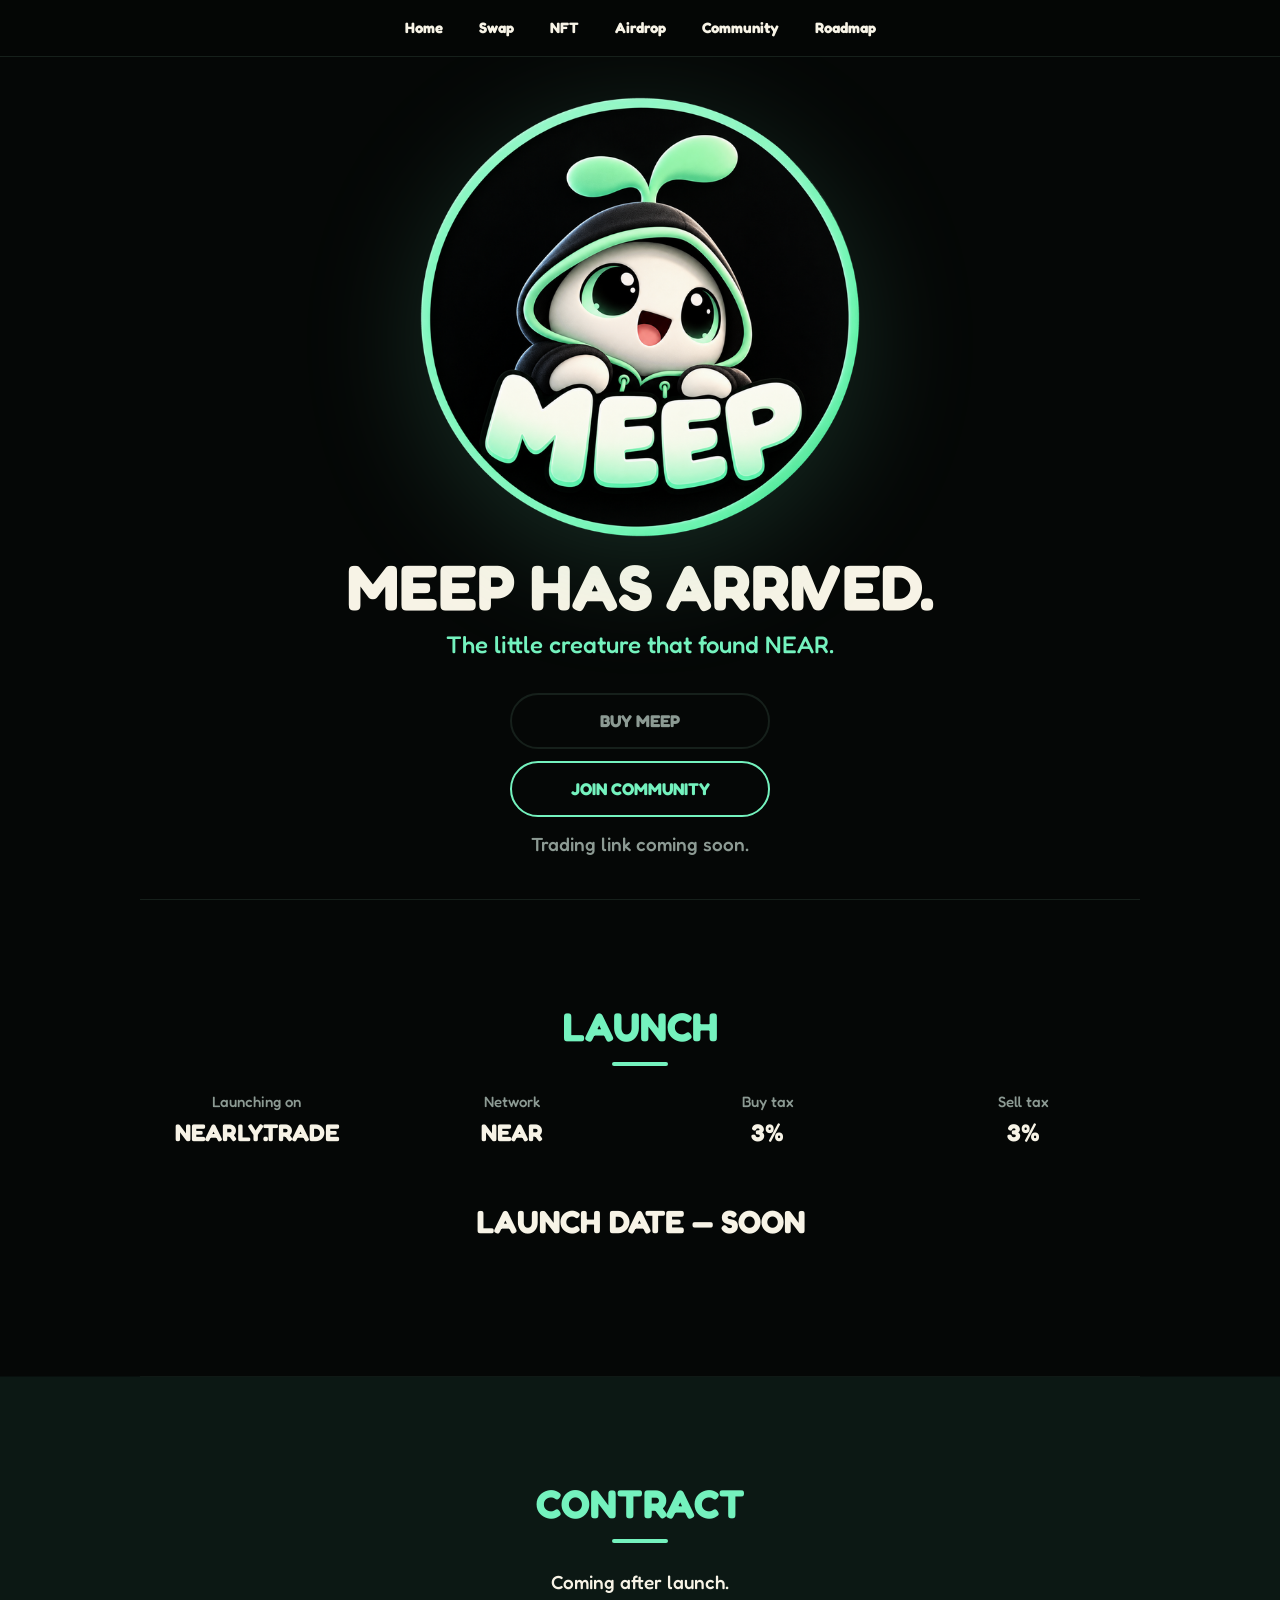
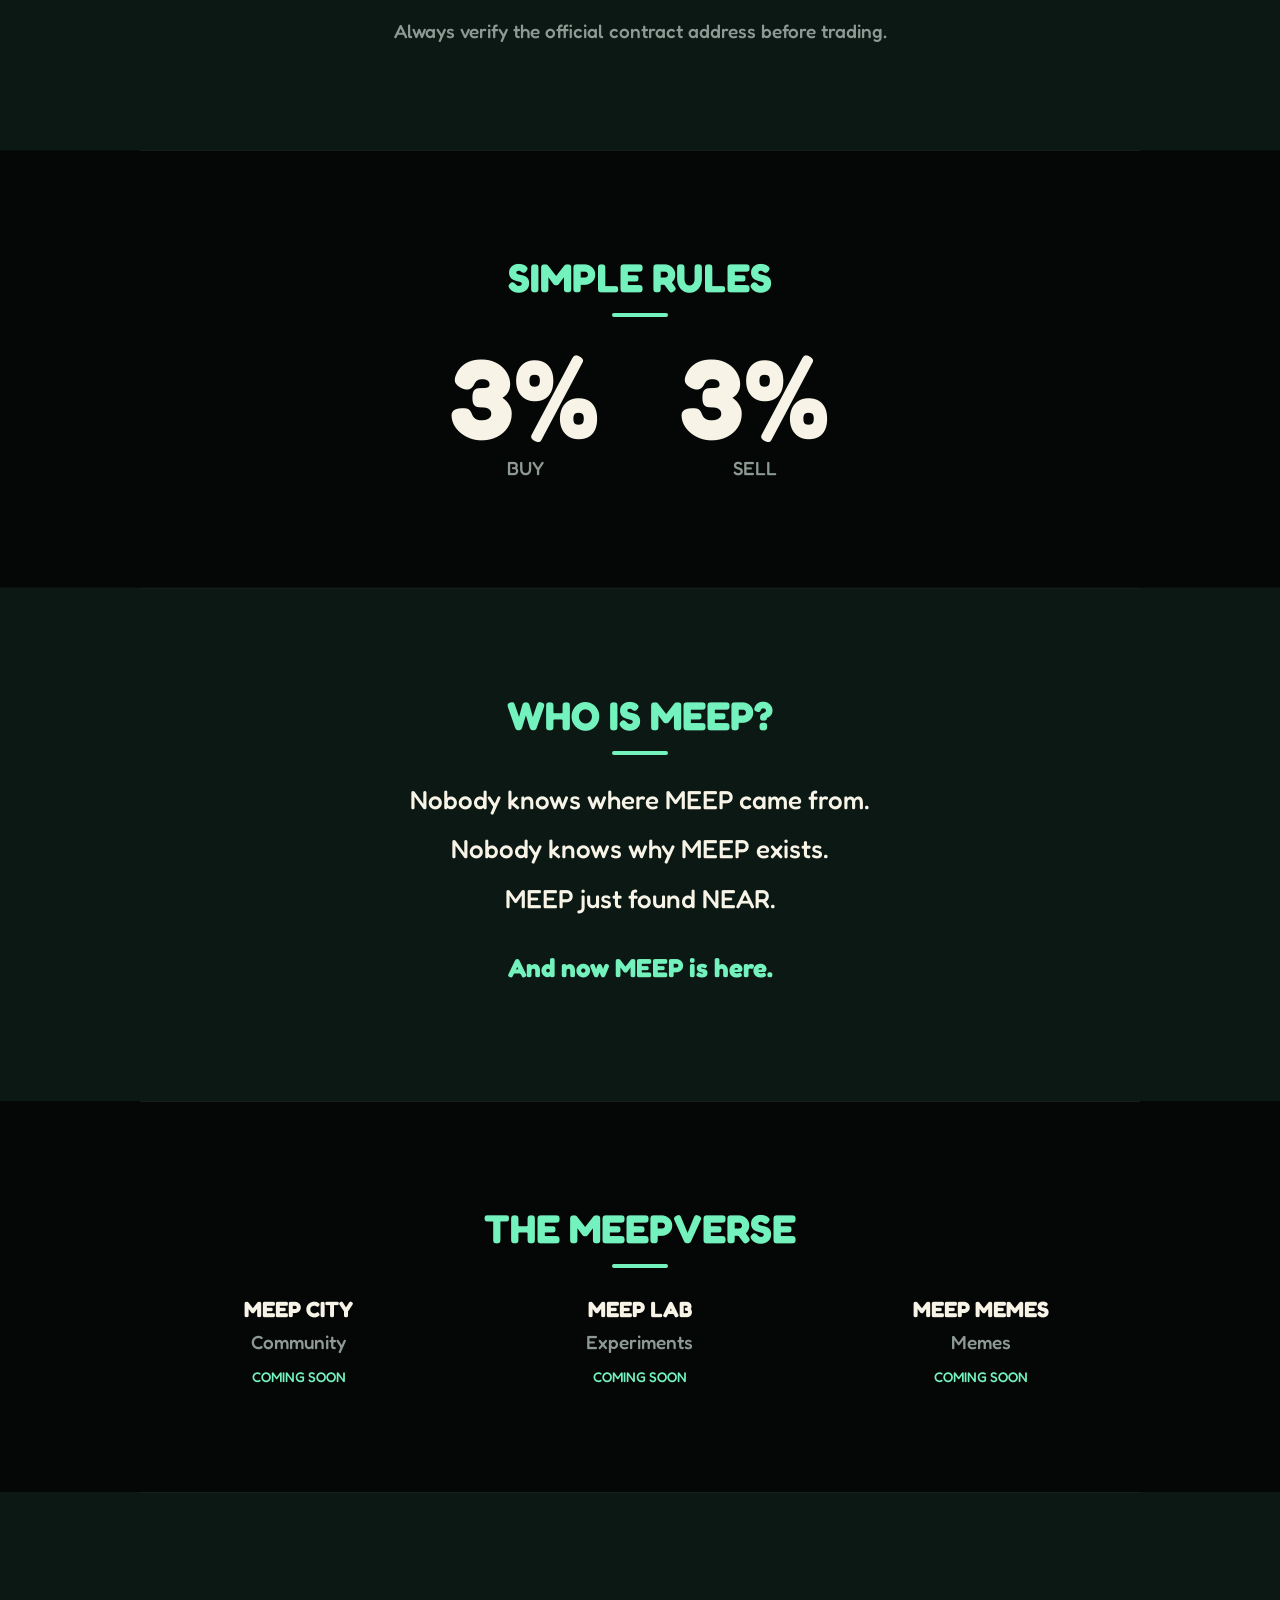
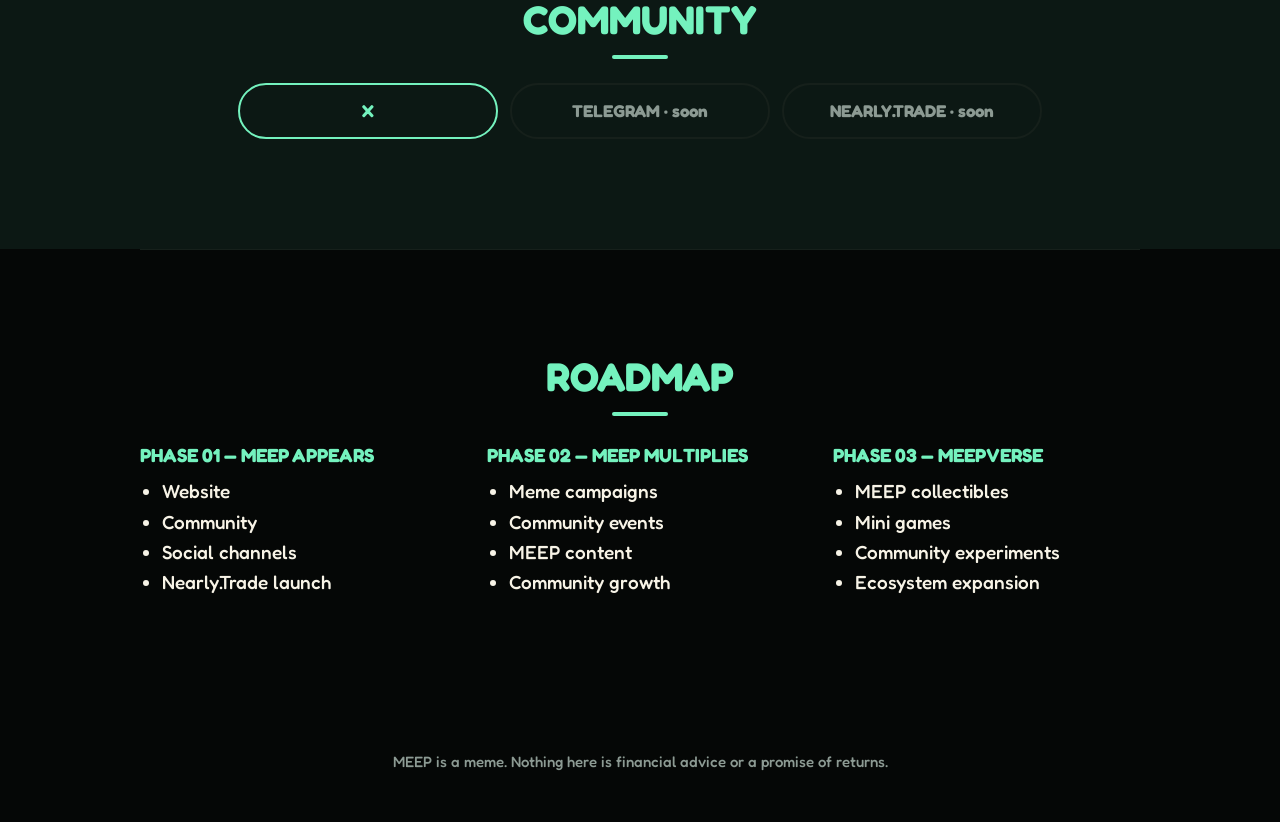
==== index.html @ a7fe4c62 "Update index.html" ====
<!doctype html>
<html lang="en">
<head>
<meta charset="utf-8">
<meta name="viewport" content="width=device-width, initial-scale=1">
<title>MEEP — The Little Creature That Found NEAR</title>
<meta name="description" content="MEEP has arrived on NEAR. A community-driven meme born on the internet.">
<meta name="theme-color" content="#050706">
<meta property="og:type" content="website">
<meta property="og:title" content="MEEP — The Little Creature That Found NEAR">
<meta property="og:description" content="MEEP has arrived on NEAR. A community-driven meme born on the internet.">
<meta property="og:image" content="assets/meep-logo.png">
<meta name="twitter:card" content="summary_large_image">
<meta name="twitter:site" content="@MEEPNear">
<link rel="icon" type="image/png" href="assets/favicon.png">
<link rel="preconnect" href="https://fonts.googleapis.com">
<link rel="preconnect" href="https://fonts.gstatic.com" crossorigin>
<link rel="stylesheet" href="https://fonts.googleapis.com/css2?family=Fredoka:wght@500;700&display=swap">
<link rel="stylesheet" href="style.css">
</head>
<body>

<nav class="nav" aria-label="Pages">
  <a href="./">Home</a>
  <a href="swap/">Swap</a>
  <a href="nft/">NFT</a>
  <a href="airdrop/">Airdrop</a>
  <a href="#community">Community</a>
  <a href="#roadmap">Roadmap</a>
</nav>


<header class="hero">
  <img class="logo" src="assets/meep-logo.png" width="640" height="640"
       alt="MEEP, a small creature in a black hoodie with a green sprout on its head">
  <h1>MEEP HAS ARRIVED.</h1>
  <p class="tagline">The little creature that found NEAR.</p>
  <div class="row">
    <a id="buy" class="btn off" data-label="BUY MEEP" aria-disabled="true">BUY MEEP</a>
    <a class="btn ghost" href="#community">JOIN COMMUNITY</a>
  </div>
  <p id="buy-note" class="mut">Trading link coming soon.</p>
</header>

<main>
  <section id="launch">
    <h2>LAUNCH</h2>
    <dl class="facts">
      <div><dt>Launching on</dt><dd>NEARLY.TRADE</dd></div>
      <div><dt>Network</dt><dd>NEAR</dd></div>
      <div><dt>Buy tax</dt><dd>3%</dd></div>
      <div><dt>Sell tax</dt><dd>3%</dd></div>
    </dl>
    <div id="countdown" class="count"><p class="soon">LAUNCH DATE — SOON</p></div>
  </section>

  <section id="contract">
    <h2 id="ca-title">CONTRACT</h2>
    <p id="ca-empty">Coming after launch.</p>
    <div id="ca-box" hidden>
      <code id="ca-text" class="ca"></code>
      <div class="row">
        <button id="copy" type="button" class="btn ghost">COPY</button>
        <a id="explorer" class="btn ghost" data-label="VIEW ON EXPLORER">VIEW ON EXPLORER</a>
      </div>
    </div>
    <p class="mut">Always verify the official contract address before trading.</p>
  </section>

  <section id="rules">
    <h2>SIMPLE RULES</h2>
    <div class="taxes">
      <div><b>3%</b><span>BUY</span></div>
      <div><b>3%</b><span>SELL</span></div>
    </div>
  </section>

  <section id="who" class="lore">
    <h2>WHO IS MEEP?</h2>
    <p>Nobody knows where MEEP came from.</p>
    <p>Nobody knows why MEEP exists.</p>
    <p>MEEP just found NEAR.</p>
    <p class="strong">And now MEEP is here.</p>
  </section>




  <section id="meepverse">
    <h2>THE MEEPVERSE</h2>
    <ul class="verse">
      <li><b>MEEP CITY</b><span>Community</span><em>COMING SOON</em></li>
      <li><b>MEEP LAB</b><span>Experiments</span><em>COMING SOON</em></li>
      <li><b>MEEP MEMES</b><span>Memes</span><em>COMING SOON</em></li>
    </ul>
  </section>

  <section id="community">
    <h2>COMMUNITY</h2>
    <div class="row">
      <a id="x" class="btn ghost off" data-label="X" aria-disabled="true">X · soon</a>
      <a id="telegram" class="btn ghost off" data-label="TELEGRAM" aria-disabled="true">TELEGRAM · soon</a>
      <a id="nearly" class="btn ghost off" data-label="NEARLY.TRADE" aria-disabled="true">NEARLY.TRADE · soon</a>
    </div>
  </section>

  <section id="roadmap">
    <h2>ROADMAP</h2>
    <div class="road">
      <div><h3>PHASE 01 — MEEP APPEARS</h3><ul><li>Website</li><li>Community</li><li>Social channels</li><li>Nearly.Trade launch</li></ul></div>
      <div><h3>PHASE 02 — MEEP MULTIPLIES</h3><ul><li>Meme campaigns</li><li>Community events</li><li>MEEP content</li><li>Community growth</li></ul></div>
      <div><h3>PHASE 03 — MEEPVERSE</h3><ul><li>MEEP collectibles</li><li>Mini games</li><li>Community experiments</li><li>Ecosystem expansion</li></ul></div>
    </div>
  </section>
</main>

<footer>
  <p class="mut">MEEP is a meme. Nothing here is financial advice or a promise of returns.</p>
</footer>

<script src="config.js"></script>
<script src="app.js"></script>
</body>
</html>
---- style.css ----
:root{--bg:#050706;--mint:#74f2be;--cream:#f7f3e6;--mut:#8c9a93;--line:#16201b;--font:"Fredoka",ui-rounded,"Segoe UI",system-ui,sans-serif}
*{box-sizing:border-box;margin:0}
[hidden]{display:none!important}
html{scroll-behavior:smooth;background:var(--bg)}
body{background:var(--bg);color:var(--cream);font:500 18px/1.6 var(--font);text-align:center;-webkit-font-smoothing:antialiased}
a:focus-visible,button:focus-visible{outline:3px solid var(--mint);outline-offset:3px}

.hero,main,footer{width:min(100%,780px);margin:0 auto;padding-inline:20px}
.hero{min-height:100svh;display:flex;flex-direction:column;align-items:center;justify-content:center;gap:6px;padding-block:28px}
.logo{width:min(78vw,400px);height:auto;animation:float 4s ease-in-out infinite;filter:drop-shadow(0 24px 60px rgba(116,242,190,.16))}
h1{font-size:clamp(34px,9vw,64px);line-height:1.05;font-weight:700;margin-top:10px}
.tagline{font-size:clamp(18px,4.6vw,24px);color:var(--mint)}
h2{font-size:clamp(28px,7vw,40px);line-height:1.1;font-weight:700;color:var(--mint);margin-bottom:24px}
h3{font-size:19px;color:var(--mint);margin-bottom:6px}
section{padding:88px 0;border-top:1px solid var(--line)}
footer{padding-block:48px;font-size:15px}
.mut{color:var(--mut)}

.row{display:flex;flex-wrap:wrap;gap:12px;justify-content:center;margin:22px 0 6px}
.btn{flex:1 1 180px;max-width:260px;display:inline-flex;align-items:center;justify-content:center;min-height:56px;padding:0 24px;border-radius:999px;background:var(--mint);color:#03140c;border:2px solid var(--mint);font:700 17px var(--font);text-decoration:none;cursor:pointer;transition:transform .15s}
.btn:hover{transform:translateY(-2px)}
.btn.ghost{background:transparent;color:var(--mint)}
.btn.off{background:transparent;color:var(--mut);border-color:var(--line);cursor:not-allowed}
.btn.off:hover{transform:none}

.facts{display:grid;grid-template-columns:repeat(auto-fit,minmax(150px,1fr));gap:22px}
.facts dt{color:var(--mut);font-size:15px}
.facts dd{font-size:24px;font-weight:700}
.count{display:flex;justify-content:center;gap:16px;margin-top:44px;min-height:76px}
.count div{display:flex;flex-direction:column;min-width:64px}
.count b{font-size:clamp(34px,10vw,54px);line-height:1;font-variant-numeric:tabular-nums}
.count span{font-size:13px;color:var(--mut)}
.soon,.live{font-size:clamp(22px,6vw,32px);font-weight:700}
.live{color:var(--mint);font-size:clamp(30px,8vw,46px)}

.ca{display:block;padding:16px;border:1px solid var(--line);border-radius:16px;font:15px ui-monospace,Menlo,monospace;word-break:break-all;user-select:all}
#contract p.mut{margin-top:18px}

.taxes{display:flex;justify-content:center;gap:clamp(28px,10vw,80px)}
.taxes b{display:block;font-size:clamp(64px,18vw,112px);line-height:1}
.taxes span{color:var(--mut)}

.lore p{font-size:clamp(20px,5vw,26px);margin:8px 0}
.lore .strong{margin-top:28px;font-weight:700;color:var(--mint)}
.verse{list-style:none;display:grid;grid-template-columns:repeat(auto-fit,minmax(170px,1fr));gap:24px;padding:0}
.verse b{display:block;font-size:22px}
.verse span{display:block;color:var(--mut)}
.verse em{display:block;margin-top:8px;font-style:normal;font-size:14px;color:var(--mint)}

.road{display:grid;gap:32px;text-align:left}
.road ul{padding-left:22px}

@keyframes float{50%{transform:translateY(-10px)}}
@keyframes rise{from{opacity:.1;transform:translateY(24px)}to{opacity:1;transform:none}}
@supports (animation-timeline:view()){
  .lore p{animation:rise linear both;animation-timeline:view();animation-range:entry 0% cover 30%}
}
@media (prefers-reduced-motion:reduce){*{animation:none!important;scroll-behavior:auto!important;transition:none!important}}

.small{font-size:14px}

body{overflow-x:hidden}
.nav{position:sticky;top:0;z-index:10;display:flex;gap:4px;overflow-x:auto;padding:8px 12px;background:rgba(5,7,6,.92);backdrop-filter:blur(8px);border-bottom:1px solid var(--line);scrollbar-width:none}
.nav::-webkit-scrollbar{display:none}
.nav a{flex:none;padding:8px 14px;border-radius:999px;color:var(--cream);text-decoration:none;font-weight:700;font-size:15px}
.nav a:first-child{margin-left:auto}
.nav a:last-child{margin-right:auto}
.nav a:hover{color:var(--mint)}
.hero{min-height:calc(100svh - 58px)}
section{scroll-margin-top:58px}
section:nth-of-type(even){background:#08100d;box-shadow:0 0 0 100vmax #08100d;clip-path:inset(0 -100vmax)}

.steps{max-width:420px;margin:0 auto 8px;padding-left:24px;text-align:left}
.form{max-width:420px;margin:24px auto 0;border:0;padding:0;min-width:0;display:grid;gap:14px;text-align:left}
.form:disabled{opacity:.45}
.form label{display:grid;gap:6px;color:var(--mut);font-size:15px}
.form input{width:100%;padding:14px 18px;border:1px solid var(--line);border-radius:18px;background:#0c1210;color:var(--cream);font:500 17px var(--font)}
.form input:focus-visible{outline:3px solid var(--mint)}
.form .btn{max-width:none;width:100%}
.form .btn:disabled{opacity:.5;cursor:not-allowed}
.hp{position:absolute;left:-9999px;width:1px;height:1px;opacity:0}
#airdrop-msg{min-height:1.6em;text-align:center;color:var(--mint)}

/* One width, clearly banded sections, phone and desktop sizing */
.hero,main,footer{width:min(100%,1040px)}
section{padding:72px 0}
section:nth-of-type(even){background:#0c1814;box-shadow:0 0 0 100vmax #0c1814;clip-path:inset(0 -100vmax)}
section h2::after{content:"";display:block;width:56px;height:4px;margin:14px auto 0;border-radius:4px;background:var(--mint)}
.nav a.on{background:var(--mint);color:#03140c}
@media (min-width:700px){
  section{padding:104px 0}
  .road{grid-template-columns:repeat(3,1fr);gap:40px}
  .verse{grid-template-columns:repeat(3,1fr)}
  .form,.steps{max-width:460px}
}
@media (min-width:1000px){
  body{font-size:19px}
  .logo{width:440px}
  .nav{gap:8px}
}

/* Sub-pages */
.page{display:flex;flex-direction:column;min-height:100svh}
.page main{flex:1;width:min(100%,1040px)}
.page-head{padding:36px 20px 0;text-align:center}
.page-head img{width:84px;height:84px}
.page main>section:first-child{border-top:0;padding-top:40px}
.title{font-size:clamp(30px,8vw,44px);line-height:1.1;font-weight:700;color:var(--mint);margin-bottom:24px}
.title::after{content:"";display:block;width:56px;height:4px;margin:14px auto 0;border-radius:4px;background:var(--mint)}

/* Swap and NFT: visible but locked until launch */
.swap{max-width:460px;margin:28px auto 16px;padding:20px;border:1px solid var(--line);border-radius:28px;text-align:left;display:grid;gap:14px}
.swap label{display:grid;gap:6px;color:var(--mut);font-size:15px}
.swap .btn{max-width:none;width:100%}
.field{display:flex;align-items:center;gap:12px;padding:14px 18px;border-radius:18px;background:#0c1210;color:var(--cream)}
.field input{flex:1;min-width:0;background:none;border:0;color:inherit;font:700 28px var(--font)}
.field span{font-weight:700;color:var(--mint)}
.nfts{list-style:none;padding:0;margin:28px 0 20px;display:grid;grid-template-columns:repeat(auto-fit,minmax(150px,1fr));gap:22px}
@media (min-width:700px){.nfts{grid-template-columns:repeat(4,1fr)}}

/* Swap and NFT interactive previews */
.field output{flex:1;min-width:0;font:700 28px var(--font)}
.field:focus-within{outline:3px solid var(--mint)}
.field input:focus{outline:none}
#swap-msg,#nft-msg{min-height:1.6em;margin-top:14px}
.nfts img{display:block;width:100%;height:auto;border-radius:24px;background:#0c1210}
.nfts b{display:block;margin:10px 0 8px}
.nfts .btn{width:100%;min-height:46px;font-size:15px}
.v2{filter:hue-rotate(160deg)}
.v3{filter:hue-rotate(-70deg) saturate(1.2)}
.v4{filter:grayscale(1) contrast(1.1)}
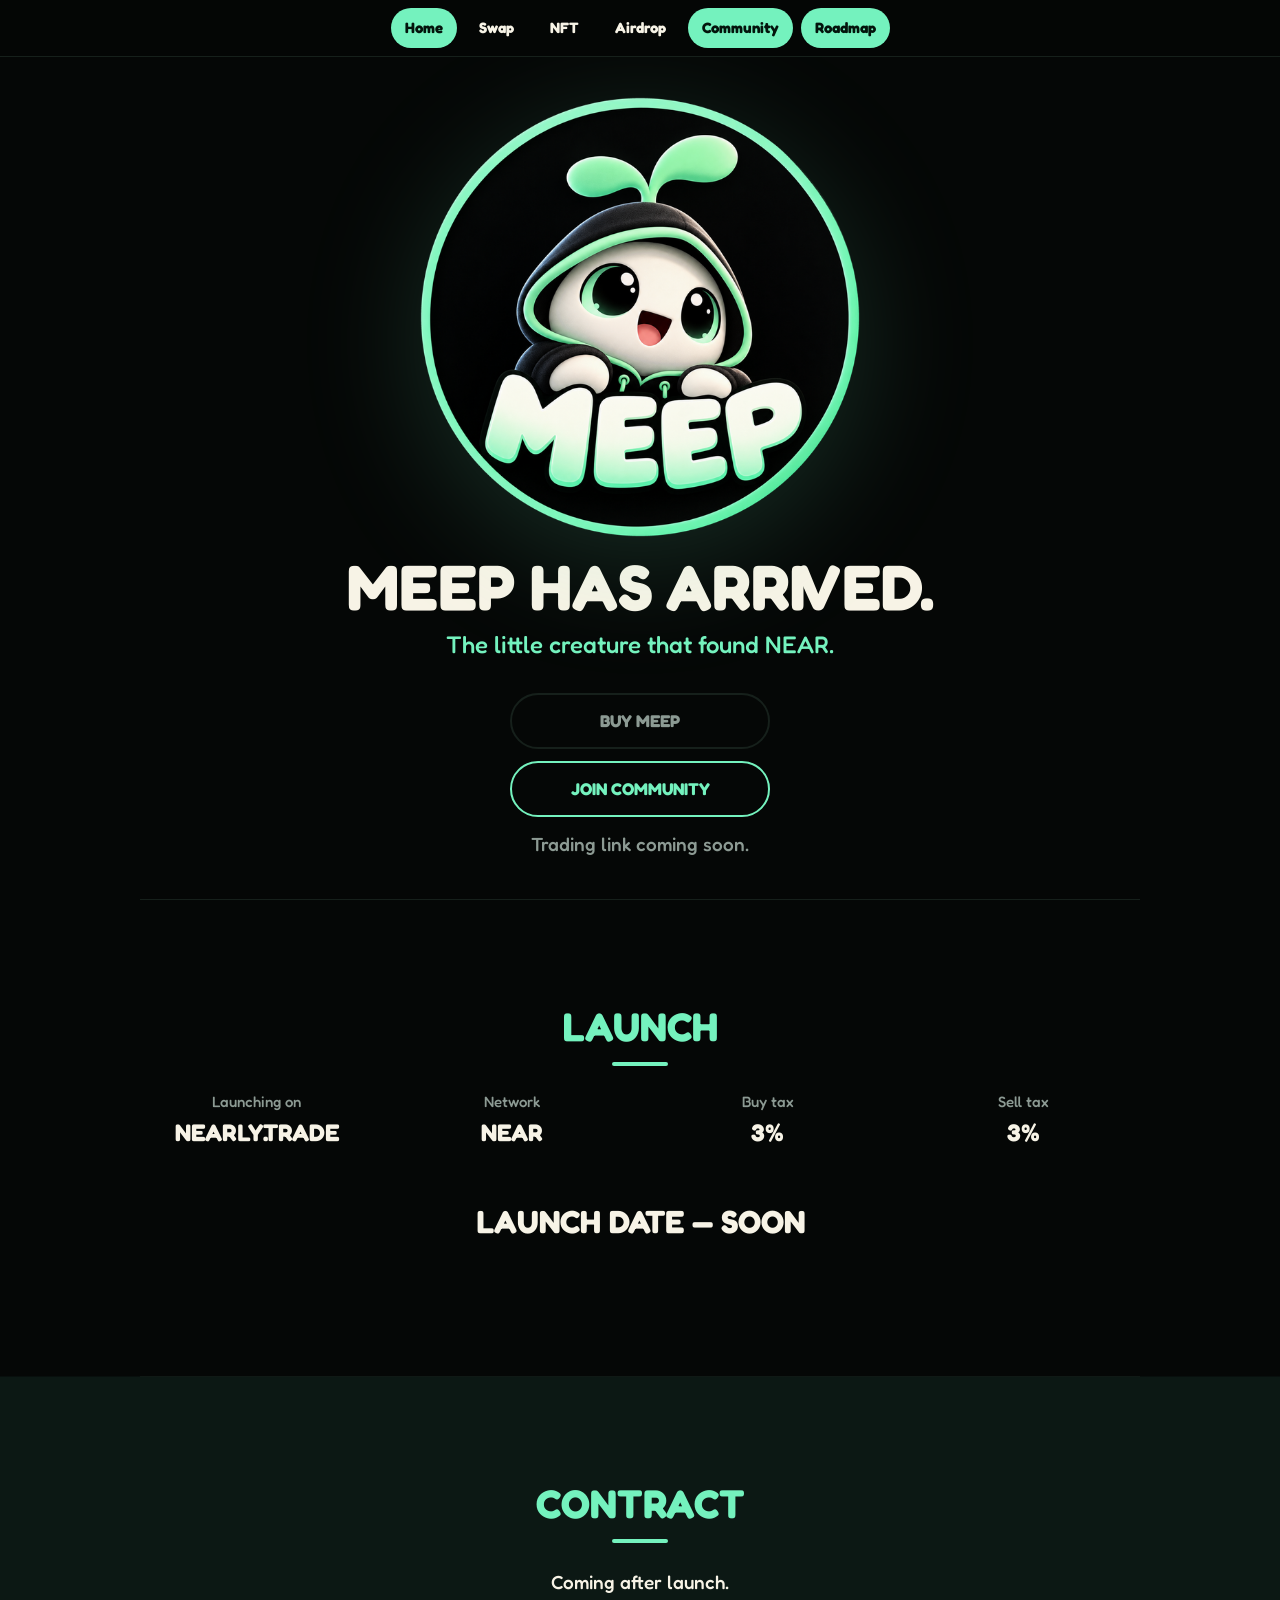
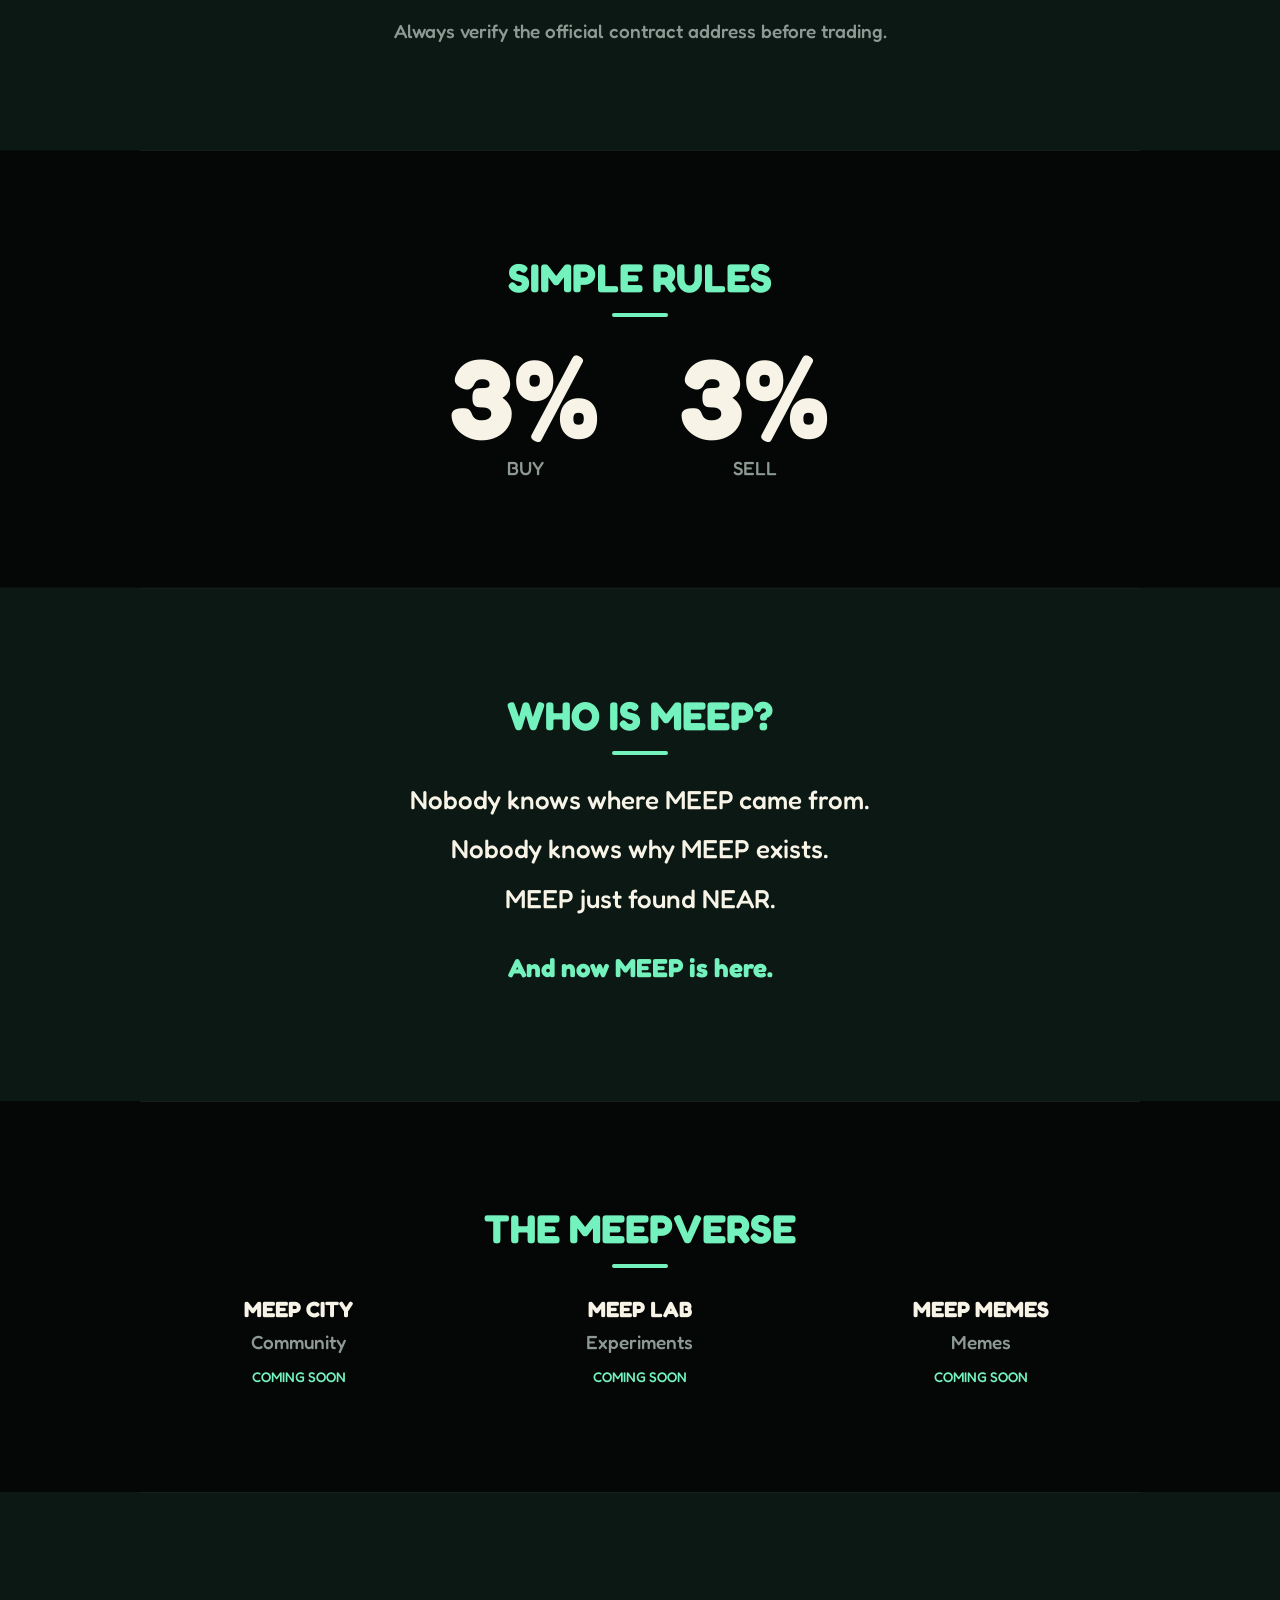
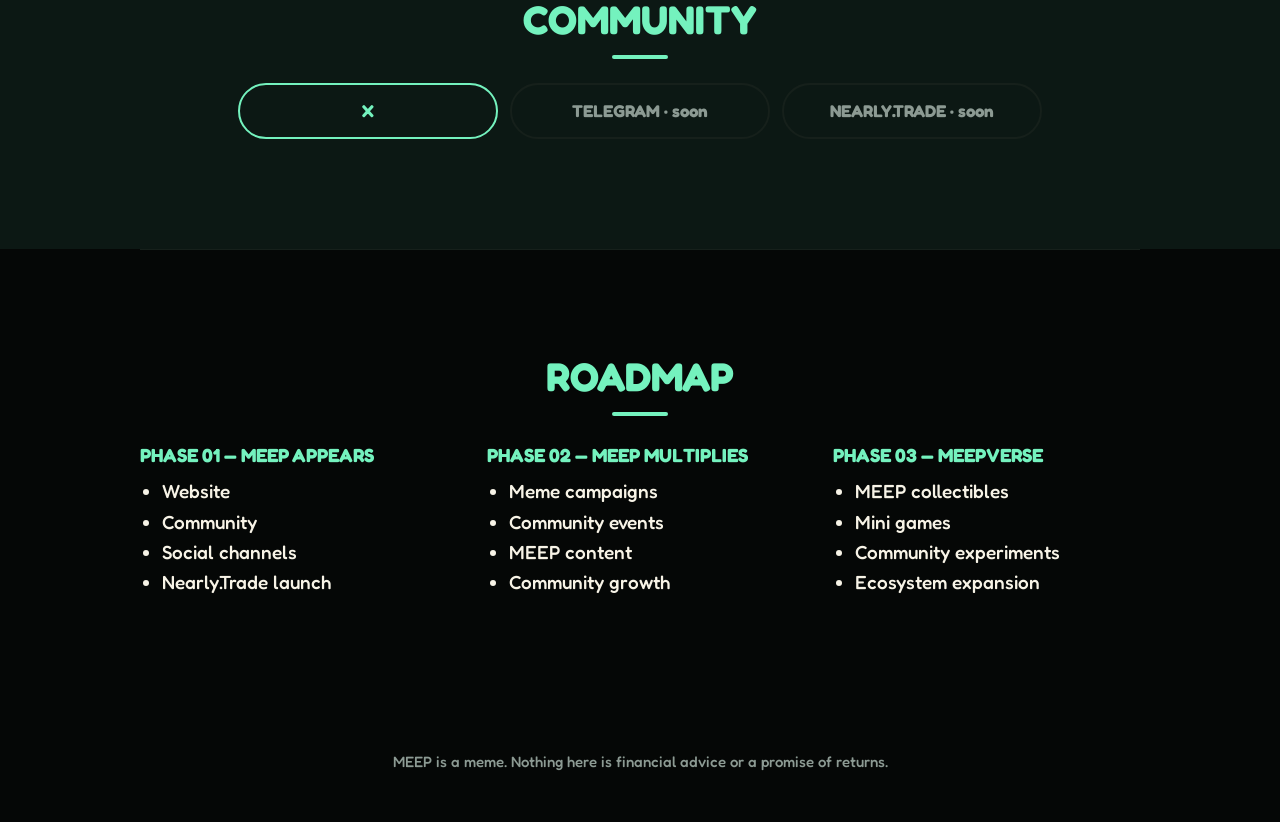
==== commit 357dea53: "Update navigation links to use index.html" ====
--- a/index.html
+++ b/index.html
@@ -21,12 +21,12 @@
 <body>
 
 <nav class="nav" aria-label="Pages">
-  <a href="./">Home</a>
+  <a href="index.html">Home</a>
   <a href="swap/">Swap</a>
   <a href="nft/">NFT</a>
   <a href="airdrop/">Airdrop</a>
-  <a href="#community">Community</a>
-  <a href="#roadmap">Roadmap</a>
+  <a href="index.html#community">Community</a>
+  <a href="index.html#roadmap">Roadmap</a>
 </nav>
 
 
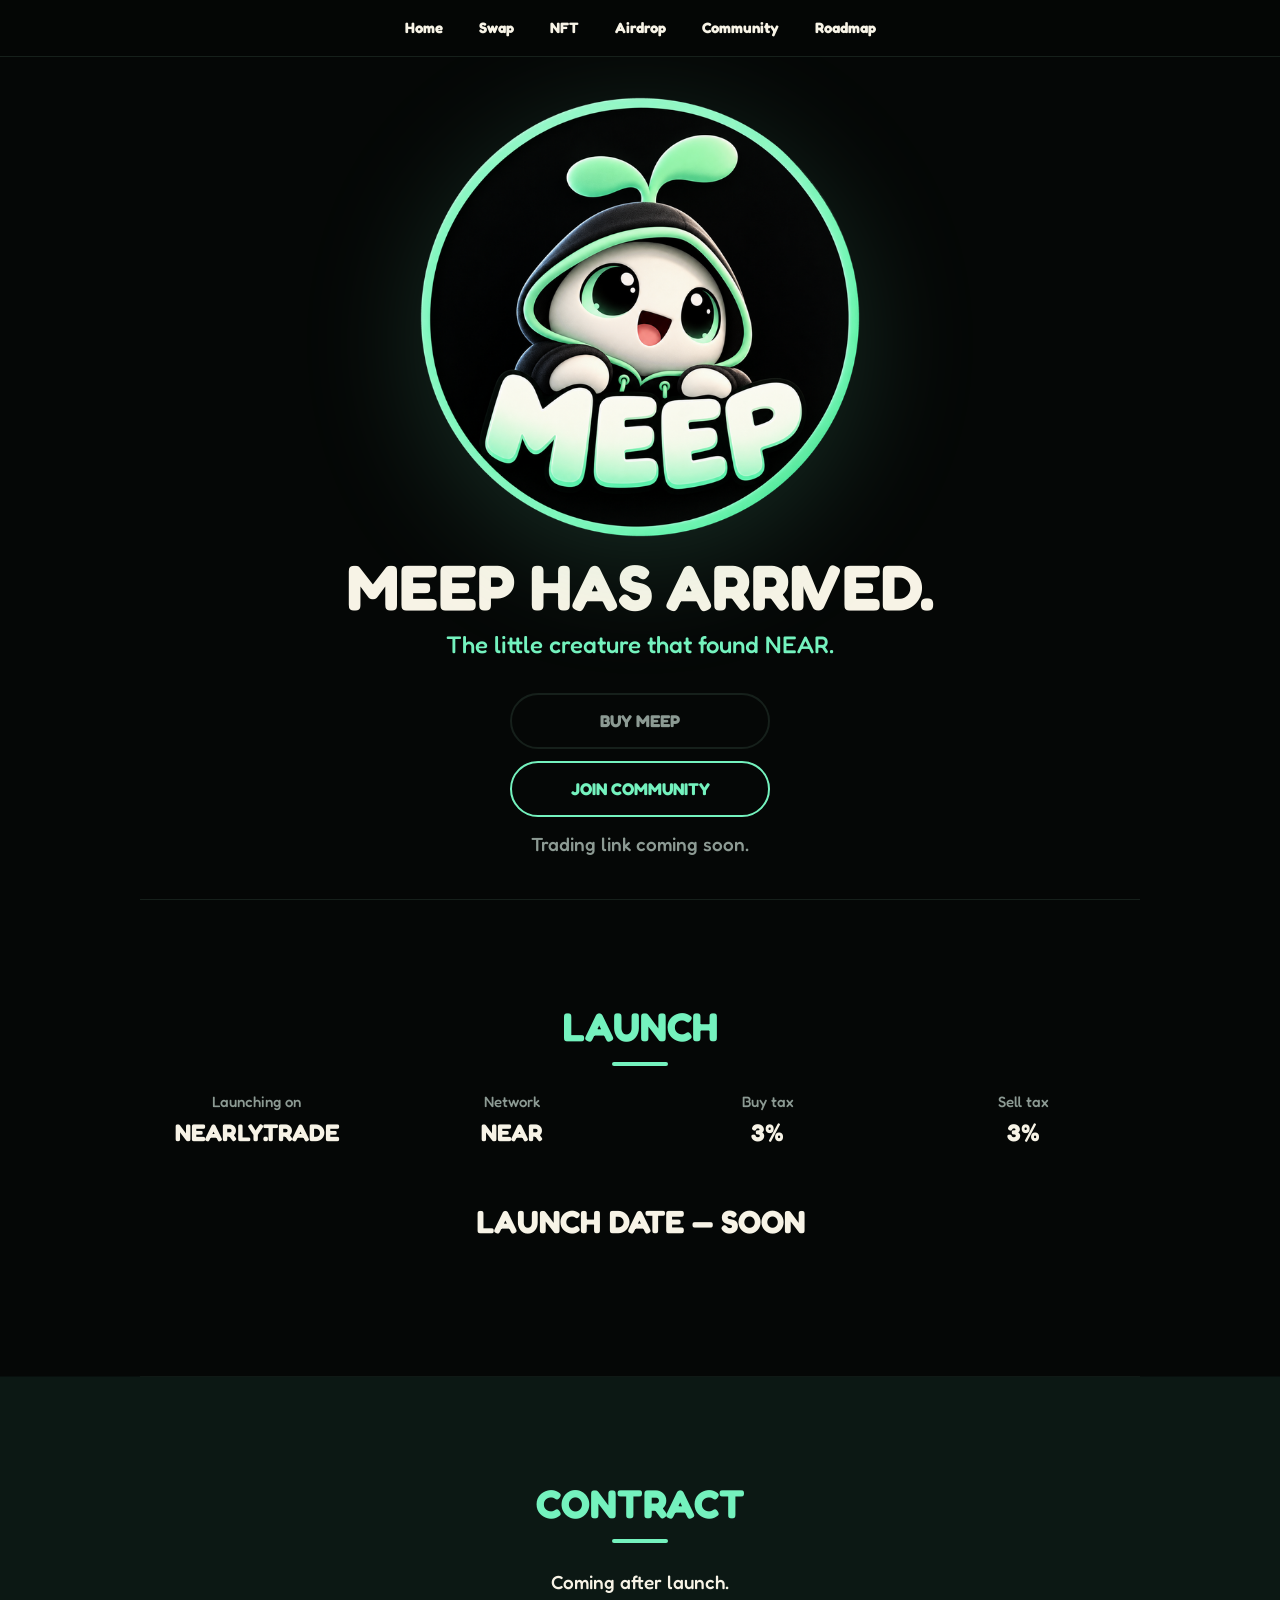
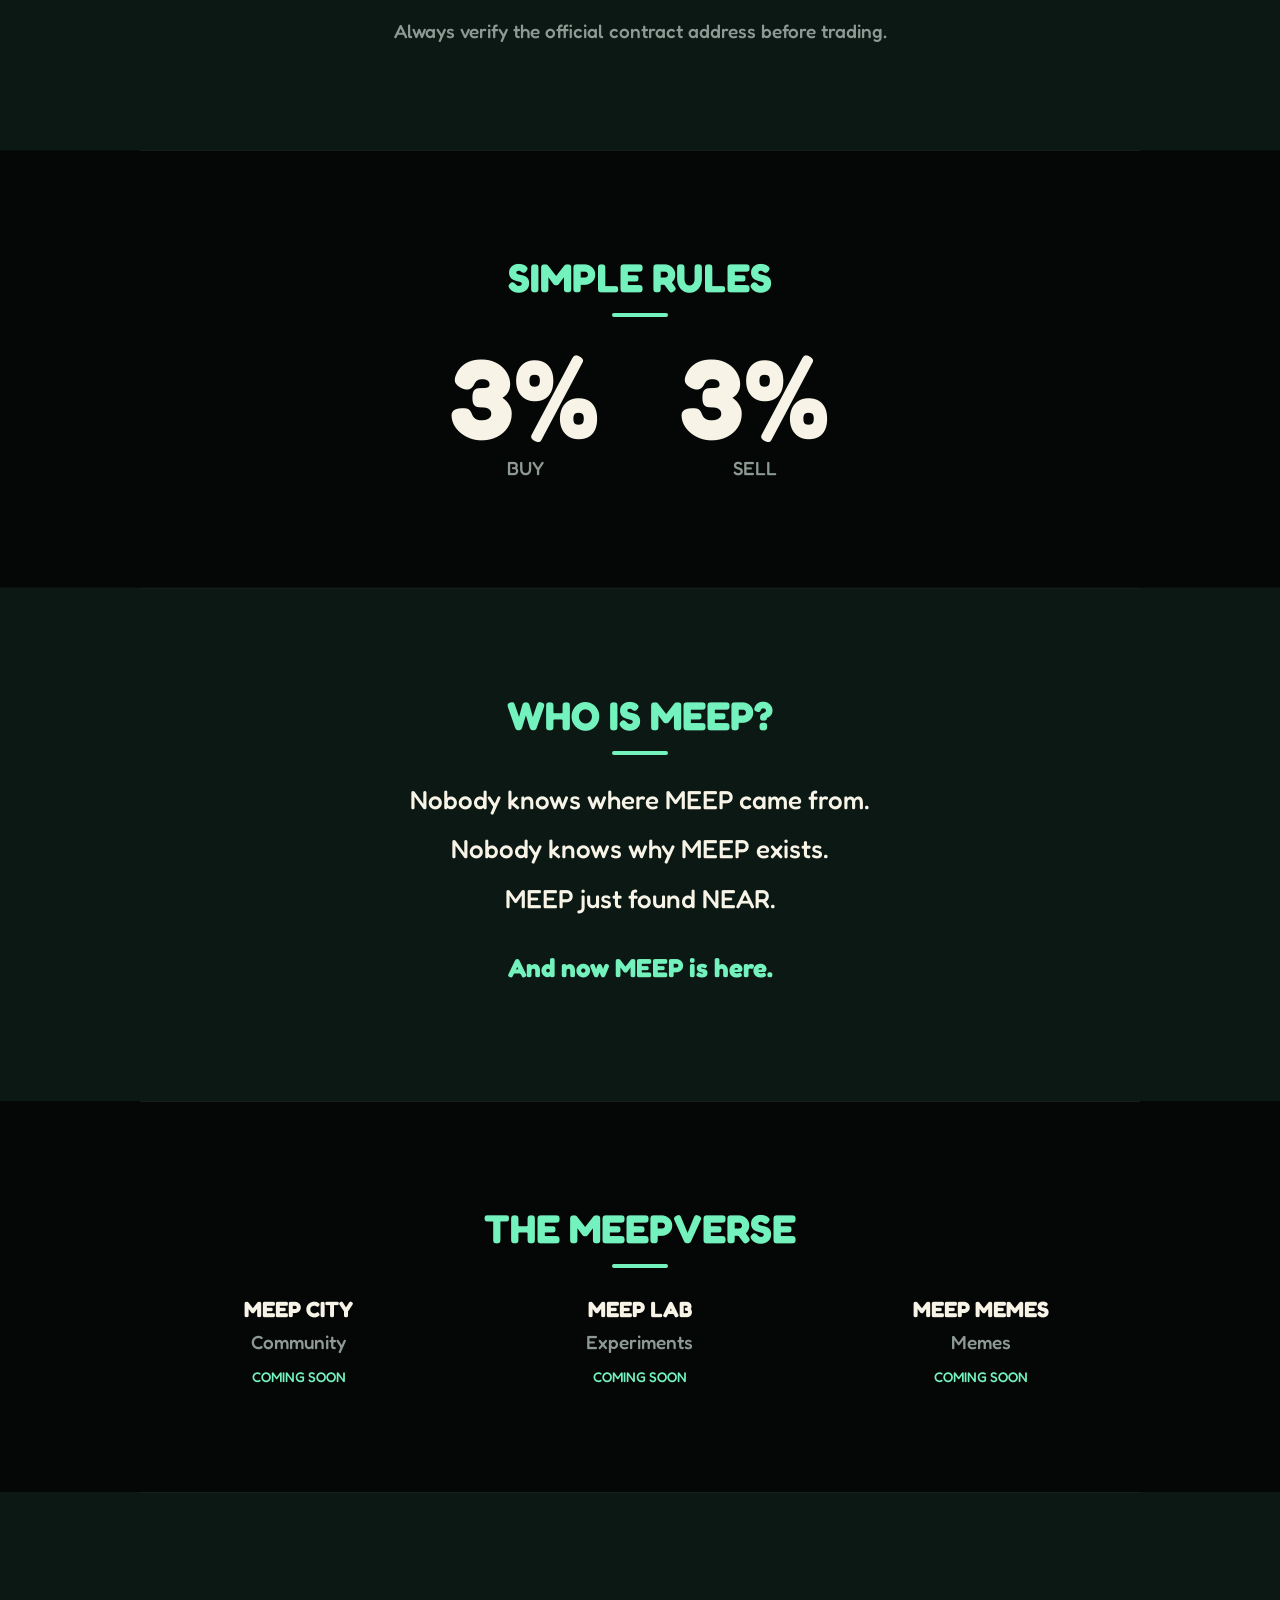
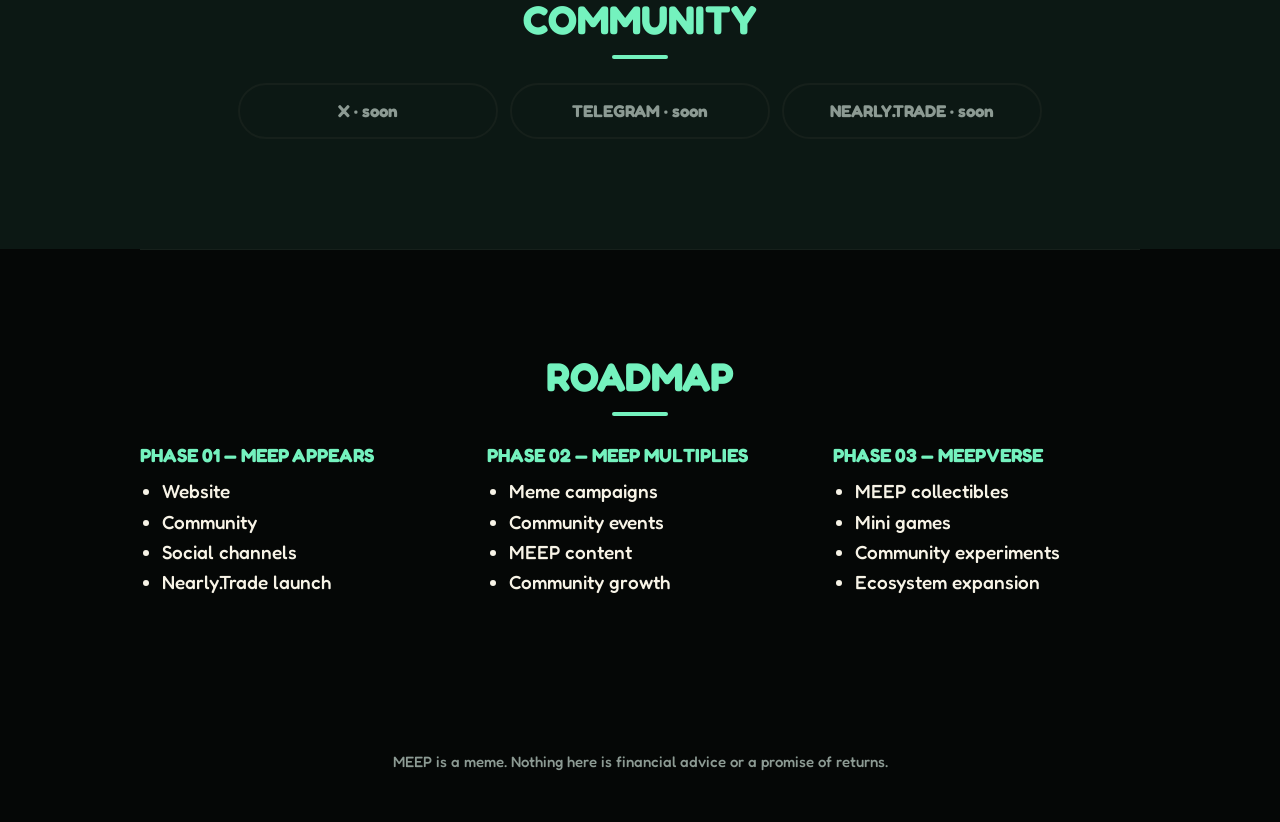
==== commit 1b05a27e: "Update index.html" ====
--- a/index.html
+++ b/index.html
@@ -121,4 +121,4 @@
 <script src="config.js"></script>
 <script src="app.js"></script>
 </body>
-</html>
+</html>
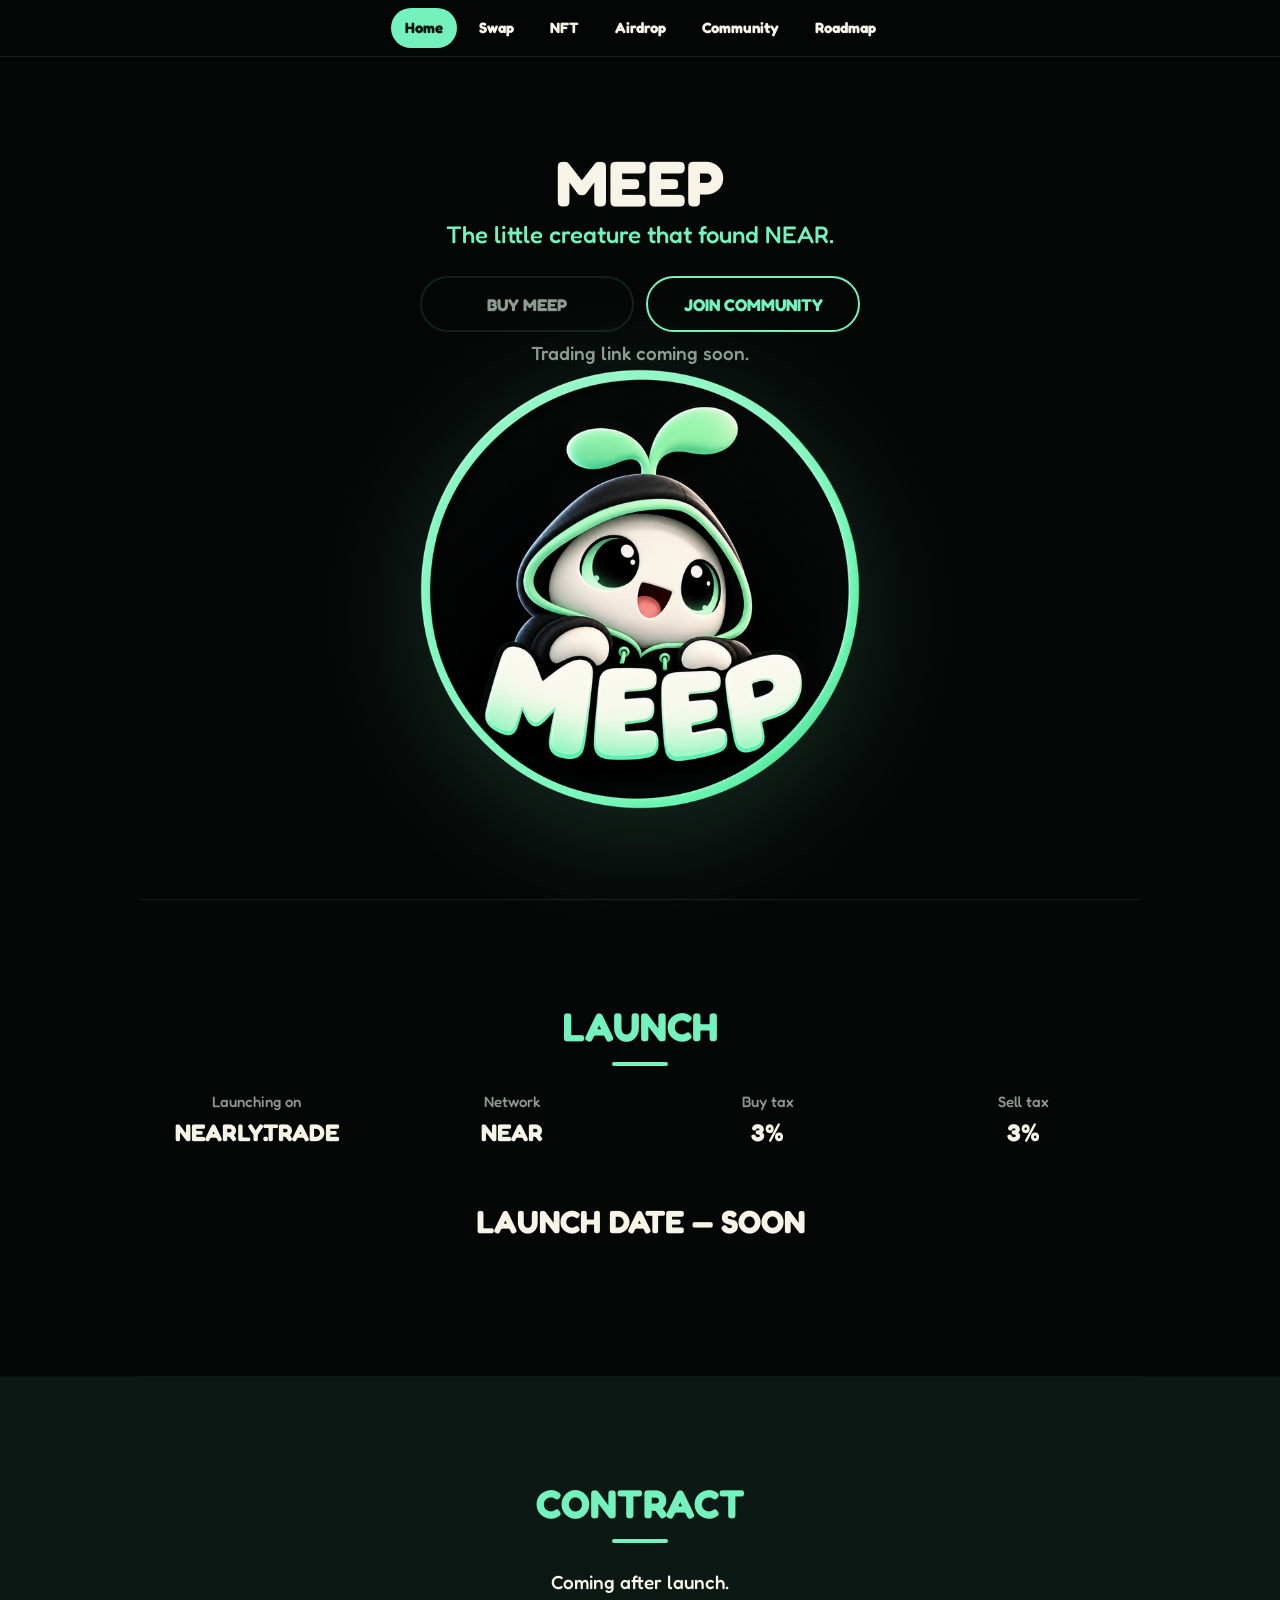
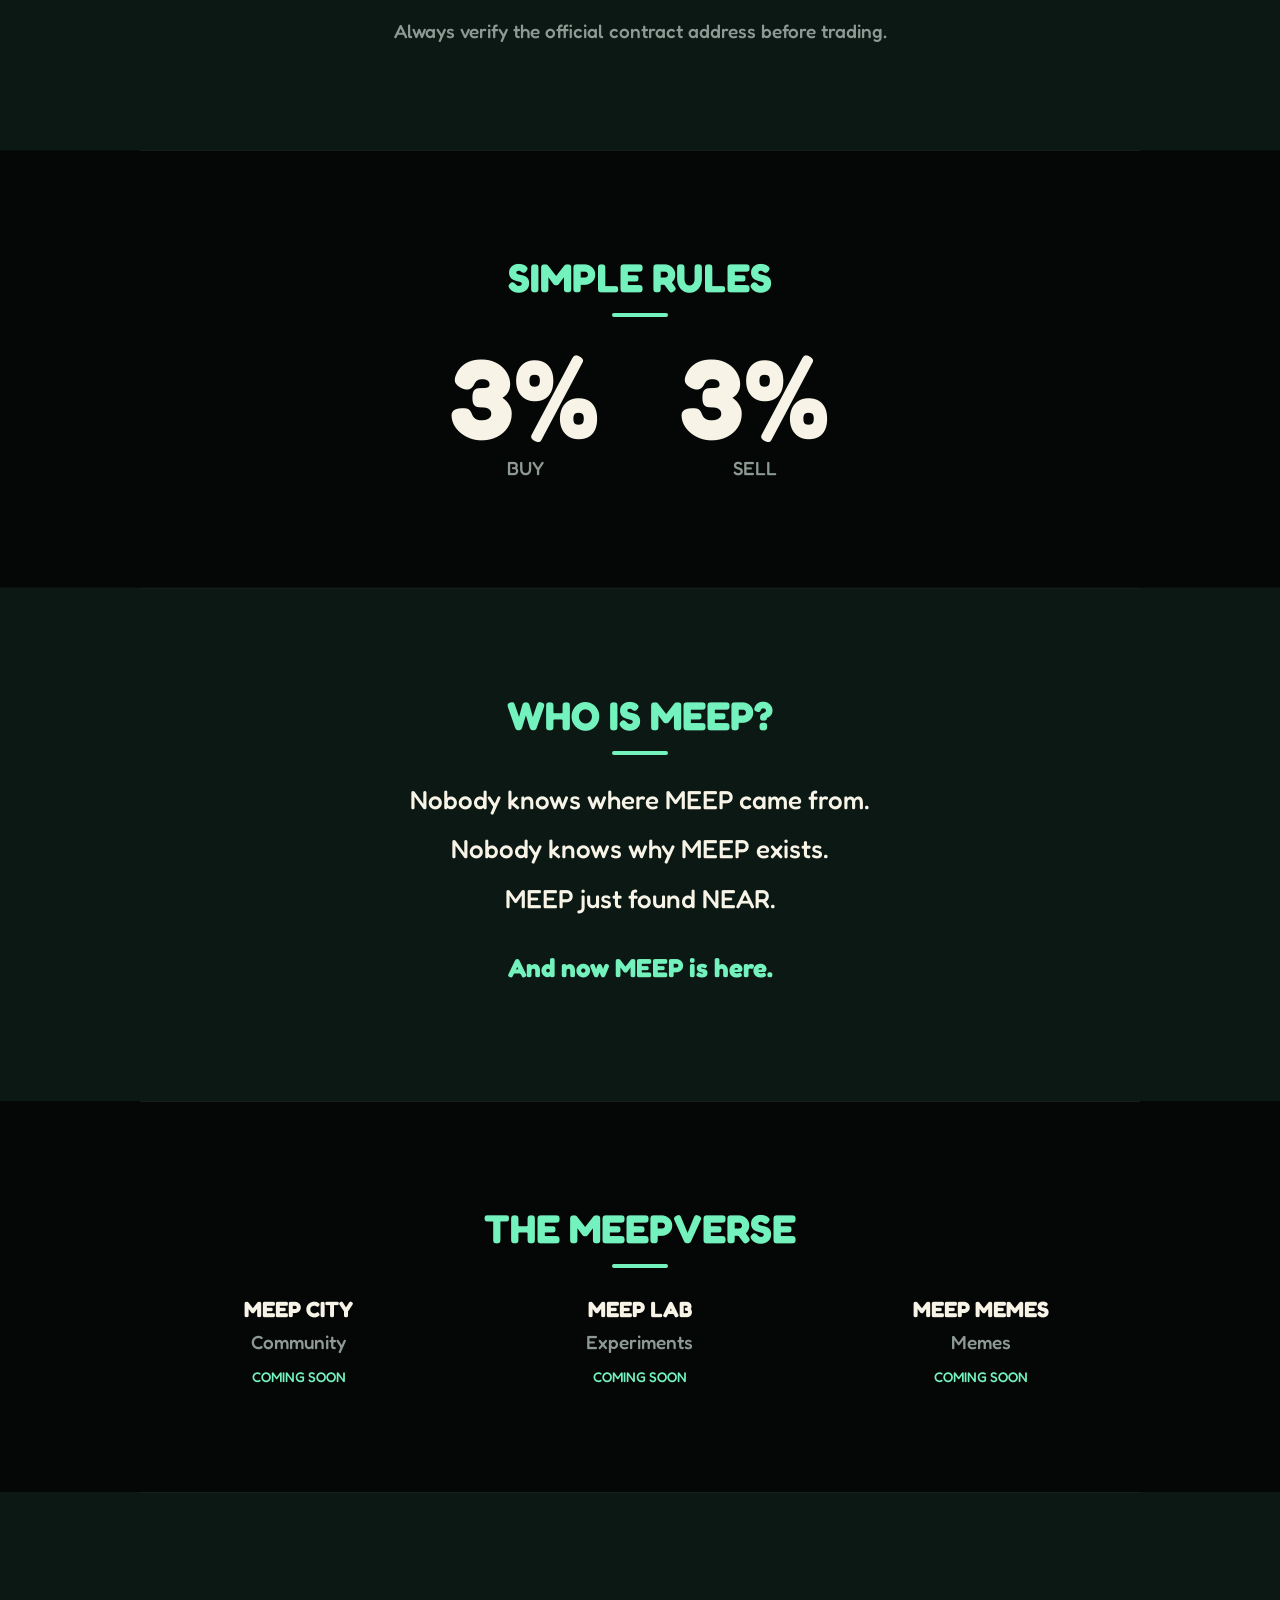
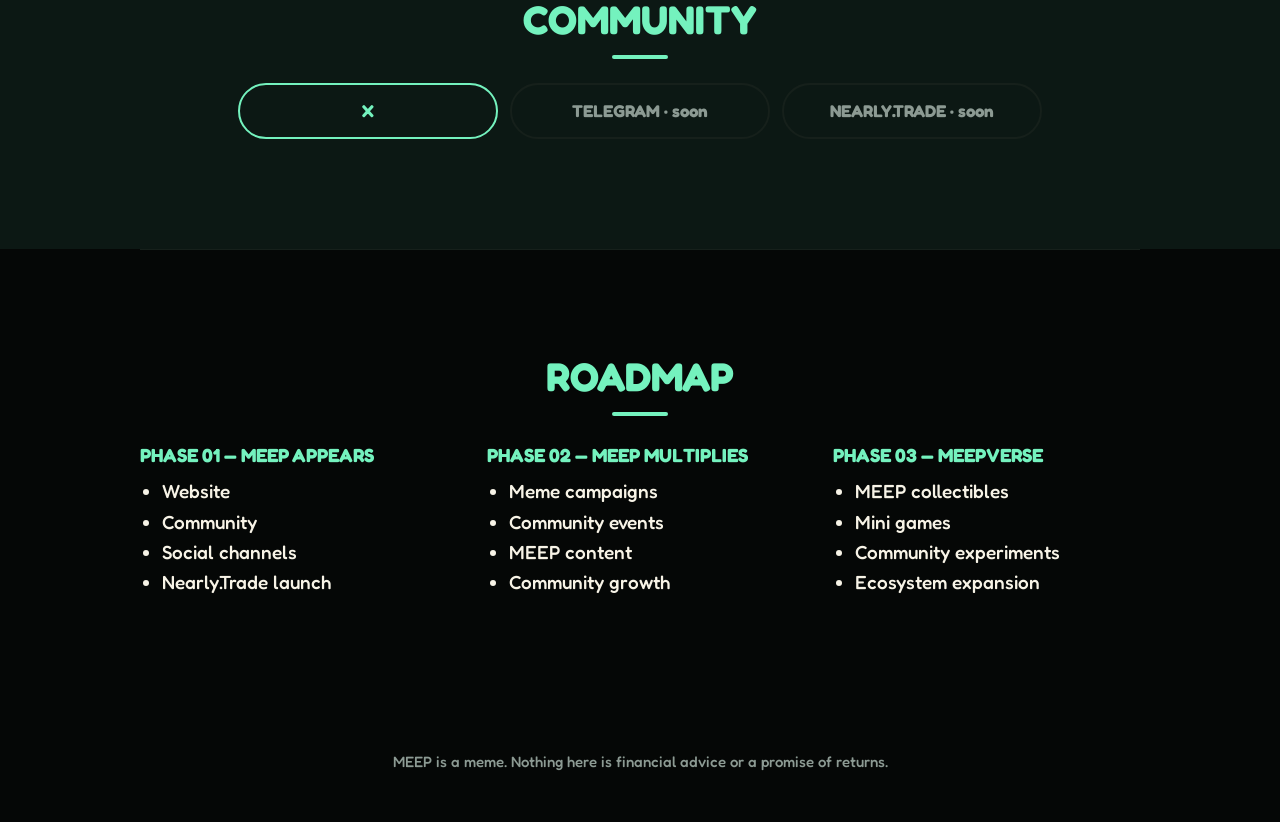
==== commit 0c554aea: "Update index.html" ====
--- a/index.html
+++ b/index.html
@@ -3,122 +3,450 @@
 <head>
 <meta charset="utf-8">
 <meta name="viewport" content="width=device-width, initial-scale=1">
+
 <title>MEEP — The Little Creature That Found NEAR</title>
+
 <meta name="description" content="MEEP has arrived on NEAR. A community-driven meme born on the internet.">
+
 <meta name="theme-color" content="#050706">
+
 <meta property="og:type" content="website">
 <meta property="og:title" content="MEEP — The Little Creature That Found NEAR">
 <meta property="og:description" content="MEEP has arrived on NEAR. A community-driven meme born on the internet.">
 <meta property="og:image" content="assets/meep-logo.png">
+
 <meta name="twitter:card" content="summary_large_image">
 <meta name="twitter:site" content="@MEEPNear">
+
 <link rel="icon" type="image/png" href="assets/favicon.png">
+
 <link rel="preconnect" href="https://fonts.googleapis.com">
 <link rel="preconnect" href="https://fonts.gstatic.com" crossorigin>
-<link rel="stylesheet" href="https://fonts.googleapis.com/css2?family=Fredoka:wght@500;700&display=swap">
+
+<link
+  rel="stylesheet"
+  href="https://fonts.googleapis.com/css2?family=Fredoka:wght@500;700&display=swap"
+>
+
 <link rel="stylesheet" href="style.css">
 </head>
+
 <body>
 
+<!-- =========================
+     NAVIGATION
+========================= -->
+
 <nav class="nav" aria-label="Pages">
+
   <a href="index.html">Home</a>
+
   <a href="swap/">Swap</a>
+
   <a href="nft/">NFT</a>
+
   <a href="airdrop/">Airdrop</a>
+
   <a href="index.html#community">Community</a>
+
   <a href="index.html#roadmap">Roadmap</a>
+
 </nav>
 
 
+<!-- =========================
+     HERO
+========================= -->
+
 <header class="hero">
-  <img class="logo" src="assets/meep-logo.png" width="640" height="640"
-       alt="MEEP, a small creature in a black hoodie with a green sprout on its head">
-  <h1>MEEP HAS ARRIVED.</h1>
-  <p class="tagline">The little creature that found NEAR.</p>
-  <div class="row">
-    <a id="buy" class="btn off" data-label="BUY MEEP" aria-disabled="true">BUY MEEP</a>
-    <a class="btn ghost" href="#community">JOIN COMMUNITY</a>
+
+  <div class="hero-content">
+
+    <div class="hero-text">
+
+      <h1>MEEP</h1>
+
+      <p class="tagline">
+        The little creature that found NEAR.
+      </p>
+
+      <div class="row">
+
+        <a
+          id="buy"
+          class="btn off"
+          data-label="BUY MEEP"
+          aria-disabled="true"
+        >
+          BUY MEEP
+        </a>
+
+        <a
+          class="btn ghost"
+          href="#community"
+        >
+          JOIN COMMUNITY
+        </a>
+
+      </div>
+
+      <p id="buy-note" class="mut">
+        Trading link coming soon.
+      </p>
+
+    </div>
+
+
+    <div class="hero-image">
+
+      <img
+        class="logo"
+        src="assets/meep-logo.png"
+        width="640"
+        height="640"
+        alt="MEEP, a small creature in a black hoodie with a green sprout on its head"
+      >
+
+    </div>
+
   </div>
-  <p id="buy-note" class="mut">Trading link coming soon.</p>
+
 </header>
 
+
+<!-- =========================
+     MAIN
+========================= -->
+
 <main>
+
+
+  <!-- =========================
+       LAUNCH
+  ========================= -->
+
   <section id="launch">
+
     <h2>LAUNCH</h2>
+
     <dl class="facts">
-      <div><dt>Launching on</dt><dd>NEARLY.TRADE</dd></div>
-      <div><dt>Network</dt><dd>NEAR</dd></div>
-      <div><dt>Buy tax</dt><dd>3%</dd></div>
-      <div><dt>Sell tax</dt><dd>3%</dd></div>
+
+      <div>
+        <dt>Launching on</dt>
+        <dd>NEARLY.TRADE</dd>
+      </div>
+
+      <div>
+        <dt>Network</dt>
+        <dd>NEAR</dd>
+      </div>
+
+      <div>
+        <dt>Buy tax</dt>
+        <dd>3%</dd>
+      </div>
+
+      <div>
+        <dt>Sell tax</dt>
+        <dd>3%</dd>
+      </div>
+
     </dl>
-    <div id="countdown" class="count"><p class="soon">LAUNCH DATE — SOON</p></div>
-  </section>
+
+    <div id="countdown" class="count">
+
+      <p class="soon">
+        LAUNCH DATE — SOON
+      </p>
+
+    </div>
+
+  </section>
+
+
+  <!-- =========================
+       CONTRACT
+  ========================= -->
 
   <section id="contract">
-    <h2 id="ca-title">CONTRACT</h2>
-    <p id="ca-empty">Coming after launch.</p>
+
+    <h2 id="ca-title">
+      CONTRACT
+    </h2>
+
+    <p id="ca-empty">
+      Coming after launch.
+    </p>
+
     <div id="ca-box" hidden>
+
       <code id="ca-text" class="ca"></code>
+
       <div class="row">
-        <button id="copy" type="button" class="btn ghost">COPY</button>
-        <a id="explorer" class="btn ghost" data-label="VIEW ON EXPLORER">VIEW ON EXPLORER</a>
-      </div>
-    </div>
-    <p class="mut">Always verify the official contract address before trading.</p>
-  </section>
+
+        <button
+          id="copy"
+          type="button"
+          class="btn ghost"
+        >
+          COPY
+        </button>
+
+        <a
+          id="explorer"
+          class="btn ghost"
+          data-label="VIEW ON EXPLORER"
+        >
+          VIEW ON EXPLORER
+        </a>
+
+      </div>
+
+    </div>
+
+    <p class="mut">
+      Always verify the official contract address before trading.
+    </p>
+
+  </section>
+
+
+  <!-- =========================
+       SIMPLE RULES
+  ========================= -->
 
   <section id="rules">
-    <h2>SIMPLE RULES</h2>
+
+    <h2>
+      SIMPLE RULES
+    </h2>
+
     <div class="taxes">
-      <div><b>3%</b><span>BUY</span></div>
-      <div><b>3%</b><span>SELL</span></div>
-    </div>
-  </section>
+
+      <div>
+        <b>3%</b>
+        <span>BUY</span>
+      </div>
+
+      <div>
+        <b>3%</b>
+        <span>SELL</span>
+      </div>
+
+    </div>
+
+  </section>
+
+
+  <!-- =========================
+       WHO IS MEEP
+  ========================= -->
 
   <section id="who" class="lore">
-    <h2>WHO IS MEEP?</h2>
-    <p>Nobody knows where MEEP came from.</p>
-    <p>Nobody knows why MEEP exists.</p>
-    <p>MEEP just found NEAR.</p>
-    <p class="strong">And now MEEP is here.</p>
-  </section>
-
-
-
+
+    <h2>
+      WHO IS MEEP?
+    </h2>
+
+    <p>
+      Nobody knows where MEEP came from.
+    </p>
+
+    <p>
+      Nobody knows why MEEP exists.
+    </p>
+
+    <p>
+      MEEP just found NEAR.
+    </p>
+
+    <p class="strong">
+      And now MEEP is here.
+    </p>
+
+  </section>
+
+
+  <!-- =========================
+       MEEPVERSE
+  ========================= -->
 
   <section id="meepverse">
-    <h2>THE MEEPVERSE</h2>
+
+    <h2>
+      THE MEEPVERSE
+    </h2>
+
     <ul class="verse">
-      <li><b>MEEP CITY</b><span>Community</span><em>COMING SOON</em></li>
-      <li><b>MEEP LAB</b><span>Experiments</span><em>COMING SOON</em></li>
-      <li><b>MEEP MEMES</b><span>Memes</span><em>COMING SOON</em></li>
+
+      <li>
+        <b>MEEP CITY</b>
+        <span>Community</span>
+        <em>COMING SOON</em>
+      </li>
+
+      <li>
+        <b>MEEP LAB</b>
+        <span>Experiments</span>
+        <em>COMING SOON</em>
+      </li>
+
+      <li>
+        <b>MEEP MEMES</b>
+        <span>Memes</span>
+        <em>COMING SOON</em>
+      </li>
+
     </ul>
-  </section>
+
+  </section>
+
+
+  <!-- =========================
+       COMMUNITY
+  ========================= -->
 
   <section id="community">
-    <h2>COMMUNITY</h2>
+
+    <h2>
+      COMMUNITY
+    </h2>
+
     <div class="row">
-      <a id="x" class="btn ghost off" data-label="X" aria-disabled="true">X · soon</a>
-      <a id="telegram" class="btn ghost off" data-label="TELEGRAM" aria-disabled="true">TELEGRAM · soon</a>
-      <a id="nearly" class="btn ghost off" data-label="NEARLY.TRADE" aria-disabled="true">NEARLY.TRADE · soon</a>
-    </div>
-  </section>
+
+      <a
+        id="x"
+        class="btn ghost off"
+        data-label="X"
+        aria-disabled="true"
+      >
+        X · soon
+      </a>
+
+      <a
+        id="telegram"
+        class="btn ghost off"
+        data-label="TELEGRAM"
+        aria-disabled="true"
+      >
+        TELEGRAM · soon
+      </a>
+
+      <a
+        id="nearly"
+        class="btn ghost off"
+        data-label="NEARLY.TRADE"
+        aria-disabled="true"
+      >
+        NEARLY.TRADE · soon
+      </a>
+
+    </div>
+
+  </section>
+
+
+  <!-- =========================
+       ROADMAP
+  ========================= -->
 
   <section id="roadmap">
-    <h2>ROADMAP</h2>
+
+    <h2>
+      ROADMAP
+    </h2>
+
     <div class="road">
-      <div><h3>PHASE 01 — MEEP APPEARS</h3><ul><li>Website</li><li>Community</li><li>Social channels</li><li>Nearly.Trade launch</li></ul></div>
-      <div><h3>PHASE 02 — MEEP MULTIPLIES</h3><ul><li>Meme campaigns</li><li>Community events</li><li>MEEP content</li><li>Community growth</li></ul></div>
-      <div><h3>PHASE 03 — MEEPVERSE</h3><ul><li>MEEP collectibles</li><li>Mini games</li><li>Community experiments</li><li>Ecosystem expansion</li></ul></div>
-    </div>
-  </section>
+
+      <div>
+
+        <h3>
+          PHASE 01 — MEEP APPEARS
+        </h3>
+
+        <ul>
+
+          <li>Website</li>
+
+          <li>Community</li>
+
+          <li>Social channels</li>
+
+          <li>Nearly.Trade launch</li>
+
+        </ul>
+
+      </div>
+
+
+      <div>
+
+        <h3>
+          PHASE 02 — MEEP MULTIPLIES
+        </h3>
+
+        <ul>
+
+          <li>Meme campaigns</li>
+
+          <li>Community events</li>
+
+          <li>MEEP content</li>
+
+          <li>Community growth</li>
+
+        </ul>
+
+      </div>
+
+
+      <div>
+
+        <h3>
+          PHASE 03 — MEEPVERSE
+        </h3>
+
+        <ul>
+
+          <li>MEEP collectibles</li>
+
+          <li>Mini games</li>
+
+          <li>Community experiments</li>
+
+          <li>Ecosystem expansion</li>
+
+        </ul>
+
+      </div>
+
+    </div>
+
+  </section>
+
+
 </main>
 
+
+<!-- =========================
+     FOOTER
+========================= -->
+
 <footer>
-  <p class="mut">MEEP is a meme. Nothing here is financial advice or a promise of returns.</p>
+
+  <p class="mut">
+    MEEP is a meme. Nothing here is financial advice or a promise of returns.
+  </p>
+
 </footer>
+
+
+<!-- =========================
+     SCRIPTS
+========================= -->
 
 <script src="config.js"></script>
 <script src="app.js"></script>
+
 </body>
 </html>
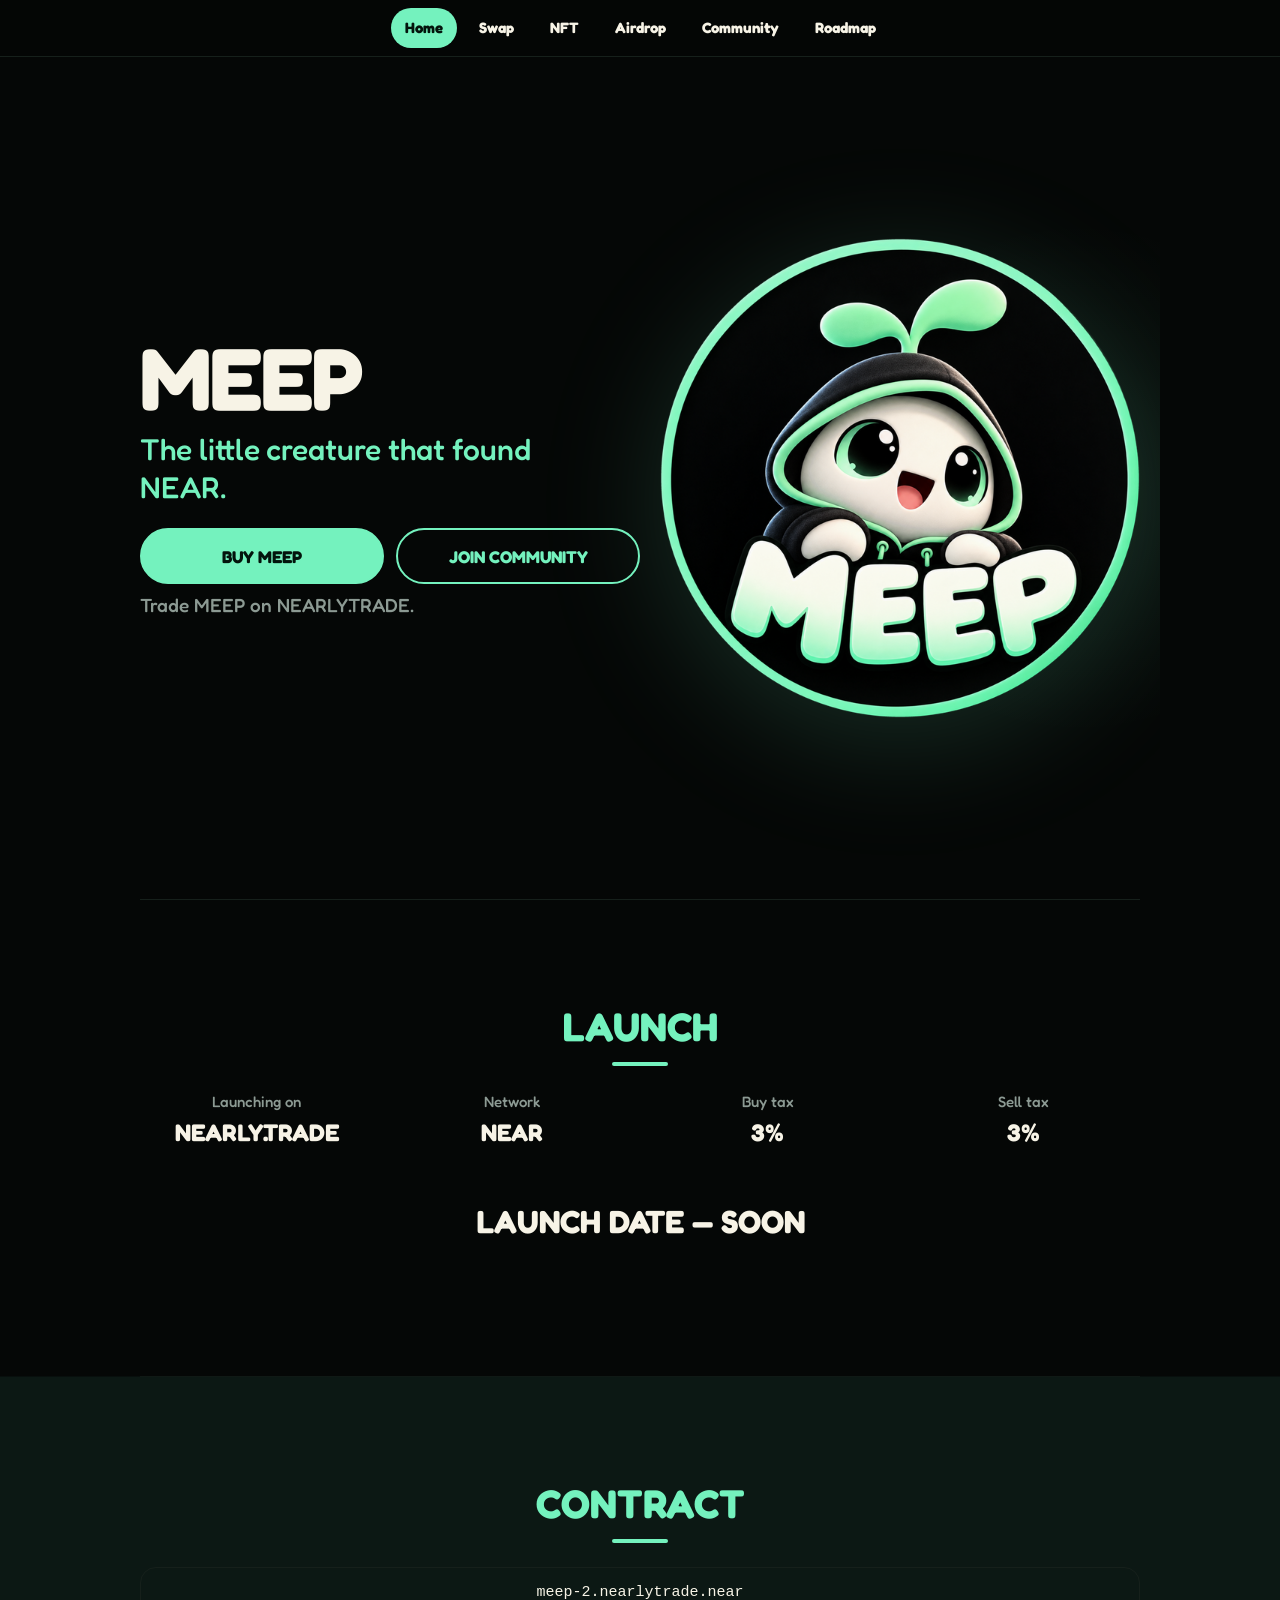
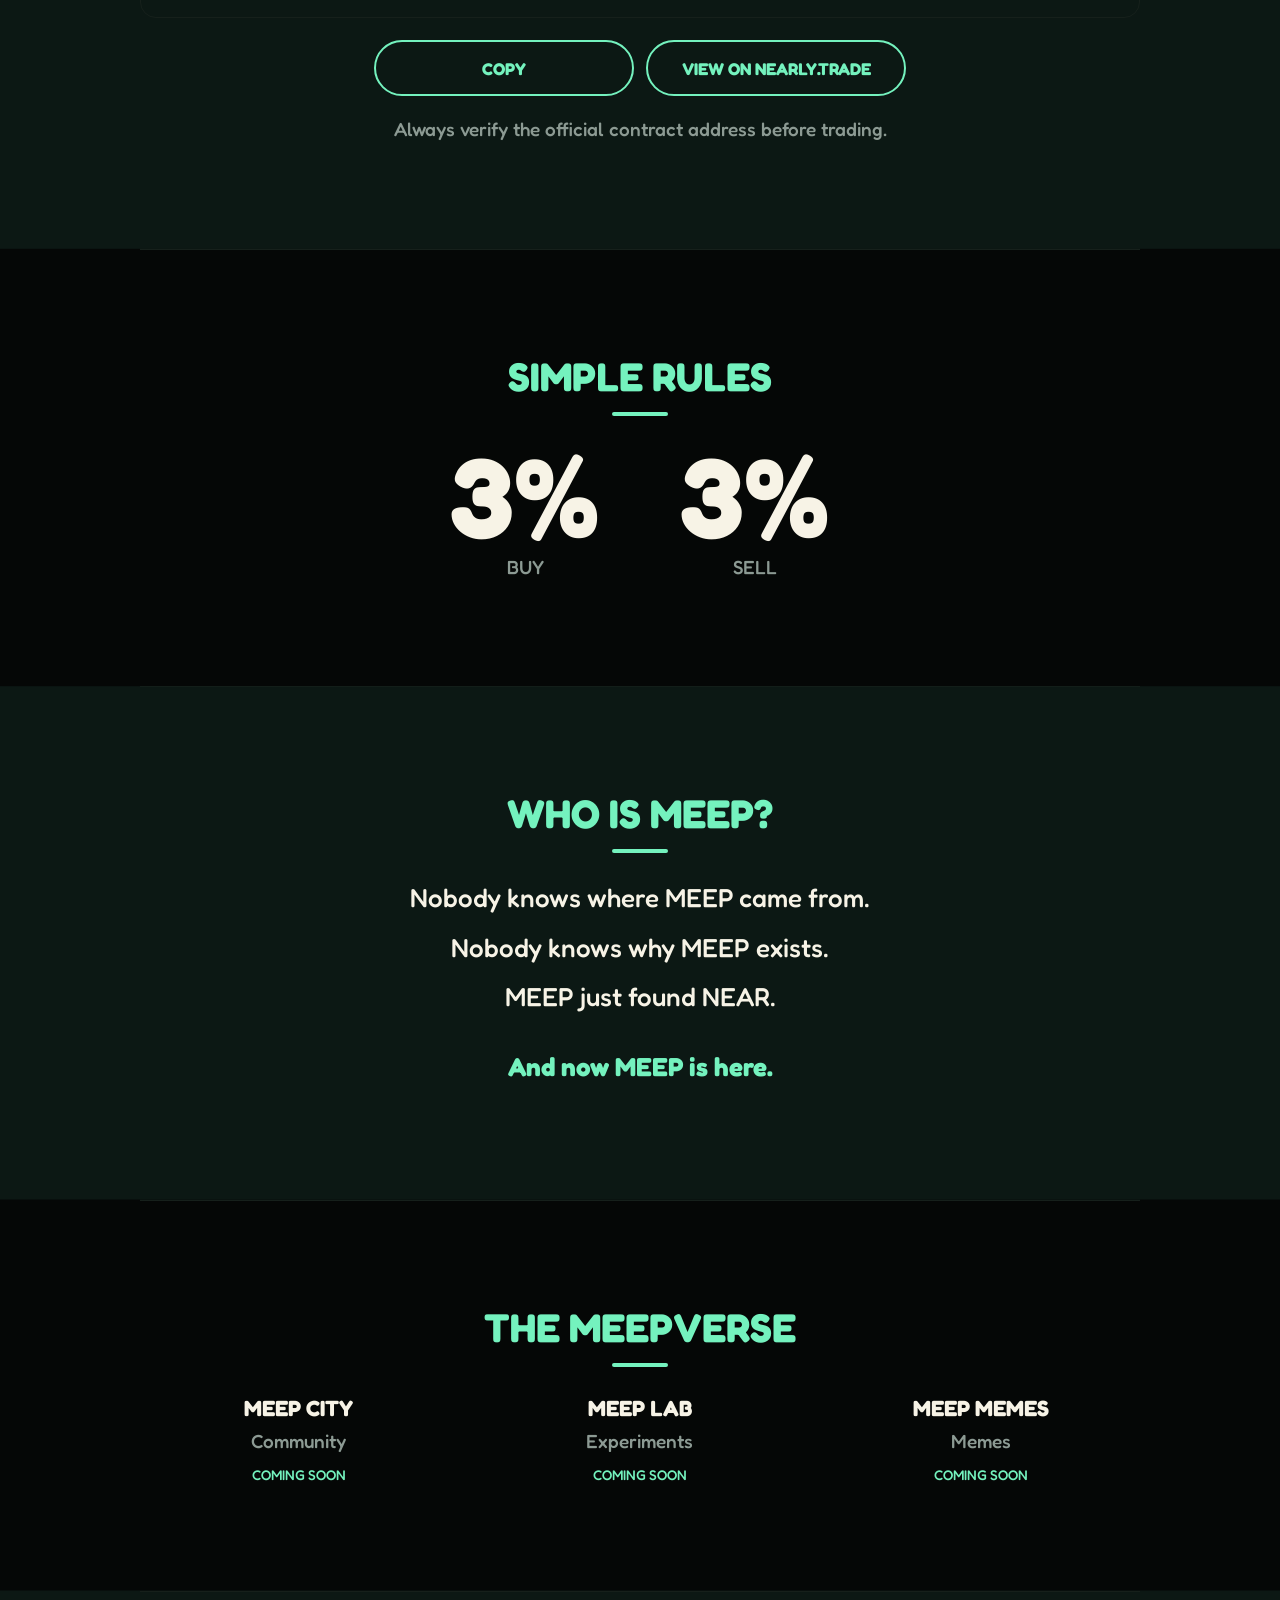
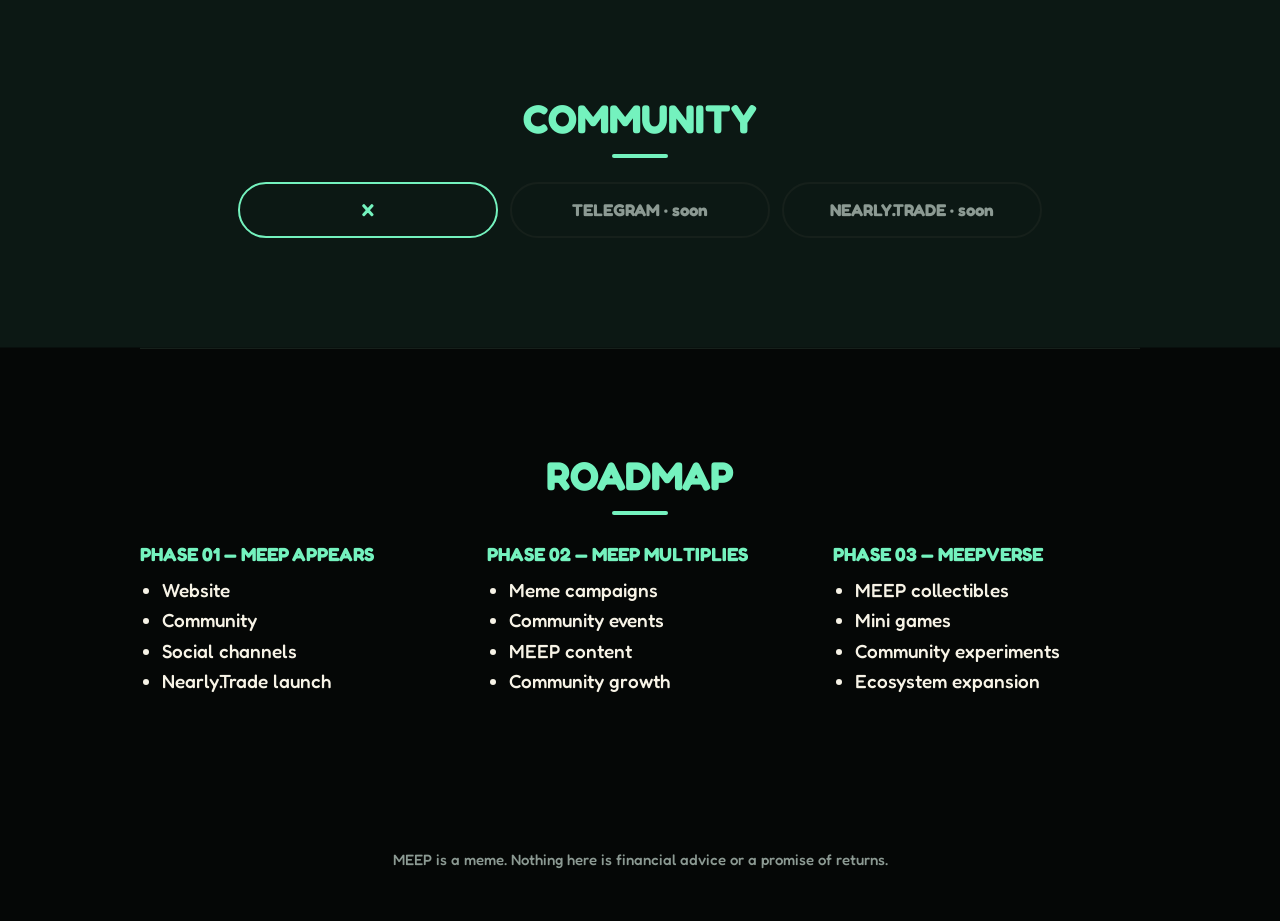
==== commit f8c07e15: "Update index.html" ====
--- a/index.html
+++ b/index.html
@@ -74,9 +74,10 @@
 
         <a
           id="buy"
-          class="btn off"
-          data-label="BUY MEEP"
-          aria-disabled="true"
+          class="btn"
+          href="https://nearly.trade/meep-2.nearlytrade.near"
+          target="_blank"
+          rel="noopener noreferrer"
         >
           BUY MEEP
         </a>
@@ -91,7 +92,7 @@
       </div>
 
       <p id="buy-note" class="mut">
-        Trading link coming soon.
+        Trade MEEP on NEARLY.TRADE.
       </p>
 
     </div>
@@ -174,13 +175,11 @@
       CONTRACT
     </h2>
 
-    <p id="ca-empty">
-      Coming after launch.
-    </p>
-
-    <div id="ca-box" hidden>
-
-      <code id="ca-text" class="ca"></code>
+    <div id="ca-box">
+
+      <code id="ca-text" class="ca">
+        meep-2.nearlytrade.near
+      </code>
 
       <div class="row">
 
@@ -195,9 +194,11 @@
         <a
           id="explorer"
           class="btn ghost"
-          data-label="VIEW ON EXPLORER"
+          href="https://nearly.trade/meep-2.nearlytrade.near"
+          target="_blank"
+          rel="noopener noreferrer"
         >
-          VIEW ON EXPLORER
+          VIEW ON NEARLY.TRADE
         </a>
 
       </div>
--- a/style.css
+++ b/style.css
@@ -1,131 +1,946 @@
-:root{--bg:#050706;--mint:#74f2be;--cream:#f7f3e6;--mut:#8c9a93;--line:#16201b;--font:"Fredoka",ui-rounded,"Segoe UI",system-ui,sans-serif}
-*{box-sizing:border-box;margin:0}
-[hidden]{display:none!important}
-html{scroll-behavior:smooth;background:var(--bg)}
-body{background:var(--bg);color:var(--cream);font:500 18px/1.6 var(--font);text-align:center;-webkit-font-smoothing:antialiased}
-a:focus-visible,button:focus-visible{outline:3px solid var(--mint);outline-offset:3px}
-
-.hero,main,footer{width:min(100%,780px);margin:0 auto;padding-inline:20px}
-.hero{min-height:100svh;display:flex;flex-direction:column;align-items:center;justify-content:center;gap:6px;padding-block:28px}
-.logo{width:min(78vw,400px);height:auto;animation:float 4s ease-in-out infinite;filter:drop-shadow(0 24px 60px rgba(116,242,190,.16))}
-h1{font-size:clamp(34px,9vw,64px);line-height:1.05;font-weight:700;margin-top:10px}
-.tagline{font-size:clamp(18px,4.6vw,24px);color:var(--mint)}
-h2{font-size:clamp(28px,7vw,40px);line-height:1.1;font-weight:700;color:var(--mint);margin-bottom:24px}
-h3{font-size:19px;color:var(--mint);margin-bottom:6px}
-section{padding:88px 0;border-top:1px solid var(--line)}
-footer{padding-block:48px;font-size:15px}
-.mut{color:var(--mut)}
-
-.row{display:flex;flex-wrap:wrap;gap:12px;justify-content:center;margin:22px 0 6px}
-.btn{flex:1 1 180px;max-width:260px;display:inline-flex;align-items:center;justify-content:center;min-height:56px;padding:0 24px;border-radius:999px;background:var(--mint);color:#03140c;border:2px solid var(--mint);font:700 17px var(--font);text-decoration:none;cursor:pointer;transition:transform .15s}
-.btn:hover{transform:translateY(-2px)}
-.btn.ghost{background:transparent;color:var(--mint)}
-.btn.off{background:transparent;color:var(--mut);border-color:var(--line);cursor:not-allowed}
-.btn.off:hover{transform:none}
-
-.facts{display:grid;grid-template-columns:repeat(auto-fit,minmax(150px,1fr));gap:22px}
-.facts dt{color:var(--mut);font-size:15px}
-.facts dd{font-size:24px;font-weight:700}
-.count{display:flex;justify-content:center;gap:16px;margin-top:44px;min-height:76px}
-.count div{display:flex;flex-direction:column;min-width:64px}
-.count b{font-size:clamp(34px,10vw,54px);line-height:1;font-variant-numeric:tabular-nums}
-.count span{font-size:13px;color:var(--mut)}
-.soon,.live{font-size:clamp(22px,6vw,32px);font-weight:700}
-.live{color:var(--mint);font-size:clamp(30px,8vw,46px)}
-
-.ca{display:block;padding:16px;border:1px solid var(--line);border-radius:16px;font:15px ui-monospace,Menlo,monospace;word-break:break-all;user-select:all}
-#contract p.mut{margin-top:18px}
-
-.taxes{display:flex;justify-content:center;gap:clamp(28px,10vw,80px)}
-.taxes b{display:block;font-size:clamp(64px,18vw,112px);line-height:1}
-.taxes span{color:var(--mut)}
-
-.lore p{font-size:clamp(20px,5vw,26px);margin:8px 0}
-.lore .strong{margin-top:28px;font-weight:700;color:var(--mint)}
-.verse{list-style:none;display:grid;grid-template-columns:repeat(auto-fit,minmax(170px,1fr));gap:24px;padding:0}
-.verse b{display:block;font-size:22px}
-.verse span{display:block;color:var(--mut)}
-.verse em{display:block;margin-top:8px;font-style:normal;font-size:14px;color:var(--mint)}
-
-.road{display:grid;gap:32px;text-align:left}
-.road ul{padding-left:22px}
-
-@keyframes float{50%{transform:translateY(-10px)}}
-@keyframes rise{from{opacity:.1;transform:translateY(24px)}to{opacity:1;transform:none}}
+:root{
+  --bg:#050706;
+  --mint:#74f2be;
+  --cream:#f7f3e6;
+  --mut:#8c9a93;
+  --line:#16201b;
+  --font:"Fredoka",ui-rounded,"Segoe UI",system-ui,sans-serif
+}
+
+*{
+  box-sizing:border-box;
+  margin:0
+}
+
+[hidden]{
+  display:none!important
+}
+
+html{
+  scroll-behavior:smooth;
+  background:var(--bg)
+}
+
+body{
+  background:var(--bg);
+  color:var(--cream);
+  font:500 18px/1.6 var(--font);
+  text-align:center;
+  -webkit-font-smoothing:antialiased;
+  overflow-x:hidden
+}
+
+a:focus-visible,
+button:focus-visible{
+  outline:3px solid var(--mint);
+  outline-offset:3px
+}
+
+
+/* ========================================
+   NAVIGATION
+======================================== */
+
+.nav{
+  position:sticky;
+  top:0;
+  z-index:10;
+  display:flex;
+  gap:4px;
+  overflow-x:auto;
+  padding:8px 12px;
+  background:rgba(5,7,6,.92);
+  backdrop-filter:blur(8px);
+  border-bottom:1px solid var(--line);
+  scrollbar-width:none
+}
+
+.nav::-webkit-scrollbar{
+  display:none
+}
+
+.nav a{
+  flex:none;
+  padding:8px 14px;
+  border-radius:999px;
+  color:var(--cream);
+  text-decoration:none;
+  font-weight:700;
+  font-size:15px
+}
+
+.nav a:first-child{
+  margin-left:auto
+}
+
+.nav a:last-child{
+  margin-right:auto
+}
+
+.nav a:hover{
+  color:var(--mint)
+}
+
+.nav a.on{
+  background:var(--mint);
+  color:#03140c
+}
+
+
+/* ========================================
+   GLOBAL CONTAINERS
+======================================== */
+
+.hero,
+main,
+footer{
+  width:min(100%,1040px);
+  margin:0 auto;
+  padding-inline:20px
+}
+
+
+/* ========================================
+   HERO
+======================================== */
+
+.hero{
+  position:relative;
+  overflow:hidden;
+  min-height:calc(100svh - 58px);
+  display:flex;
+  flex-direction:column;
+  align-items:center;
+  justify-content:center;
+  padding-top:40px;
+  padding-bottom:40px
+}
+
+.hero-content{
+  position:relative;
+  width:100%;
+  min-height:calc(100svh - 138px);
+  display:flex;
+  align-items:center;
+  justify-content:space-between;
+  gap:20px
+}
+
+.hero-text{
+  position:relative;
+  z-index:2;
+  flex:1;
+  text-align:left
+}
+
+.hero-text h1{
+  font-size:clamp(52px,8vw,88px);
+  line-height:.95;
+  font-weight:700;
+  margin:0 0 12px;
+  letter-spacing:-2px
+}
+
+.hero-text .tagline{
+  max-width:430px;
+  font-size:clamp(20px,3vw,30px);
+  line-height:1.25;
+  color:var(--mint)
+}
+
+.hero-text .row{
+  justify-content:flex-start
+}
+
+.hero-text #buy-note{
+  text-align:left
+}
+
+.hero-image{
+  position:relative;
+  z-index:1;
+  flex:0 0 48%;
+  display:flex;
+  justify-content:center;
+  align-items:center
+}
+
+.hero-image .logo{
+  width:min(48vw,480px);
+  max-width:100%;
+  height:auto;
+  animation:float 4s ease-in-out infinite;
+  filter:drop-shadow(
+    0 24px 60px rgba(116,242,190,.16)
+  )
+}
+
+.logo{
+  height:auto
+}
+
+
+/* ========================================
+   TYPOGRAPHY
+======================================== */
+
+h1{
+  font-size:clamp(34px,9vw,64px);
+  line-height:1.05;
+  font-weight:700;
+  margin-top:10px
+}
+
+.tagline{
+  font-size:clamp(18px,4.6vw,24px);
+  color:var(--mint)
+}
+
+h2{
+  font-size:clamp(28px,7vw,40px);
+  line-height:1.1;
+  font-weight:700;
+  color:var(--mint);
+  margin-bottom:24px
+}
+
+h2::after{
+  content:"";
+  display:block;
+  width:56px;
+  height:4px;
+  margin:14px auto 0;
+  border-radius:4px;
+  background:var(--mint)
+}
+
+h3{
+  font-size:19px;
+  color:var(--mint);
+  margin-bottom:6px
+}
+
+.mut{
+  color:var(--mut)
+}
+
+.small{
+  font-size:14px
+}
+
+
+/* ========================================
+   BUTTONS
+======================================== */
+
+.row{
+  display:flex;
+  flex-wrap:wrap;
+  gap:12px;
+  justify-content:center;
+  margin:22px 0 6px
+}
+
+.btn{
+  flex:1 1 180px;
+  max-width:260px;
+  display:inline-flex;
+  align-items:center;
+  justify-content:center;
+  min-height:56px;
+  padding:0 24px;
+  border-radius:999px;
+  background:var(--mint);
+  color:#03140c;
+  border:2px solid var(--mint);
+  font:700 17px var(--font);
+  text-decoration:none;
+  cursor:pointer;
+  transition:transform .15s
+}
+
+.btn:hover{
+  transform:translateY(-2px)
+}
+
+.btn.ghost{
+  background:transparent;
+  color:var(--mint)
+}
+
+.btn.off{
+  background:transparent;
+  color:var(--mut);
+  border-color:var(--line);
+  cursor:not-allowed
+}
+
+.btn.off:hover{
+  transform:none
+}
+
+
+/* ========================================
+   SECTIONS
+======================================== */
+
+section{
+  padding:72px 0;
+  border-top:1px solid var(--line);
+  scroll-margin-top:58px
+}
+
+section:nth-of-type(even){
+  background:#0c1814;
+  box-shadow:0 0 0 100vmax #0c1814;
+  clip-path:inset(0 -100vmax)
+}
+
+
+/* ========================================
+   LAUNCH FACTS
+======================================== */
+
+.facts{
+  display:grid;
+  grid-template-columns:repeat(
+    auto-fit,
+    minmax(150px,1fr)
+  );
+  gap:22px
+}
+
+.facts dt{
+  color:var(--mut);
+  font-size:15px
+}
+
+.facts dd{
+  font-size:24px;
+  font-weight:700
+}
+
+
+/* ========================================
+   COUNTDOWN
+======================================== */
+
+.count{
+  display:flex;
+  justify-content:center;
+  gap:16px;
+  margin-top:44px;
+  min-height:76px
+}
+
+.count div{
+  display:flex;
+  flex-direction:column;
+  min-width:64px
+}
+
+.count b{
+  font-size:clamp(34px,10vw,54px);
+  line-height:1;
+  font-variant-numeric:tabular-nums
+}
+
+.count span{
+  font-size:13px;
+  color:var(--mut)
+}
+
+.soon,
+.live{
+  font-size:clamp(22px,6vw,32px);
+  font-weight:700
+}
+
+.live{
+  color:var(--mint);
+  font-size:clamp(30px,8vw,46px)
+}
+
+
+/* ========================================
+   CONTRACT
+======================================== */
+
+.ca{
+  display:block;
+  padding:16px;
+  border:1px solid var(--line);
+  border-radius:16px;
+  font:15px ui-monospace,Menlo,monospace;
+  word-break:break-all;
+  user-select:all
+}
+
+#contract p.mut{
+  margin-top:18px
+}
+
+
+/* ========================================
+   TAXES
+======================================== */
+
+.taxes{
+  display:flex;
+  justify-content:center;
+  gap:clamp(28px,10vw,80px)
+}
+
+.taxes b{
+  display:block;
+  font-size:clamp(64px,18vw,112px);
+  line-height:1
+}
+
+.taxes span{
+  color:var(--mut)
+}
+
+
+/* ========================================
+   LORE
+======================================== */
+
+.lore p{
+  font-size:clamp(20px,5vw,26px);
+  margin:8px 0
+}
+
+.lore .strong{
+  margin-top:28px;
+  font-weight:700;
+  color:var(--mint)
+}
+
+
+/* ========================================
+   MEEPVERSE
+======================================== */
+
+.verse{
+  list-style:none;
+  display:grid;
+  grid-template-columns:repeat(
+    auto-fit,
+    minmax(170px,1fr)
+  );
+  gap:24px;
+  padding:0
+}
+
+.verse b{
+  display:block;
+  font-size:22px
+}
+
+.verse span{
+  display:block;
+  color:var(--mut)
+}
+
+.verse em{
+  display:block;
+  margin-top:8px;
+  font-style:normal;
+  font-size:14px;
+  color:var(--mint)
+}
+
+
+/* ========================================
+   ROADMAP
+======================================== */
+
+.road{
+  display:grid;
+  gap:32px;
+  text-align:left
+}
+
+.road ul{
+  padding-left:22px
+}
+
+
+/* ========================================
+   FOOTER
+======================================== */
+
+footer{
+  padding-block:48px;
+  font-size:15px
+}
+
+
+/* ========================================
+   AIRDROP FORM
+======================================== */
+
+.steps{
+  max-width:420px;
+  margin:0 auto 8px;
+  padding-left:24px;
+  text-align:left
+}
+
+.form{
+  max-width:420px;
+  margin:24px auto 0;
+  border:0;
+  padding:0;
+  min-width:0;
+  display:grid;
+  gap:14px;
+  text-align:left
+}
+
+.form:disabled{
+  opacity:.45
+}
+
+.form label{
+  display:grid;
+  gap:6px;
+  color:var(--mut);
+  font-size:15px
+}
+
+.form input{
+  width:100%;
+  padding:14px 18px;
+  border:1px solid var(--line);
+  border-radius:18px;
+  background:#0c1210;
+  color:var(--cream);
+  font:500 17px var(--font)
+}
+
+.form input:focus-visible{
+  outline:3px solid var(--mint)
+}
+
+.form .btn{
+  max-width:none;
+  width:100%
+}
+
+.form .btn:disabled{
+  opacity:.5;
+  cursor:not-allowed
+}
+
+.hp{
+  position:absolute;
+  left:-9999px;
+  width:1px;
+  height:1px;
+  opacity:0
+}
+
+#airdrop-msg{
+  min-height:1.6em;
+  text-align:center;
+  color:var(--mint)
+}
+
+
+/* ========================================
+   SUB-PAGES
+======================================== */
+
+.page{
+  display:flex;
+  flex-direction:column;
+  min-height:100svh
+}
+
+.page main{
+  flex:1;
+  width:min(100%,1040px)
+}
+
+.page-head{
+  padding:36px 20px 0;
+  text-align:center
+}
+
+.page-head img{
+  width:84px;
+  height:84px
+}
+
+.page main>section:first-child{
+  border-top:0;
+  padding-top:40px
+}
+
+.title{
+  font-size:clamp(30px,8vw,44px);
+  line-height:1.1;
+  font-weight:700;
+  color:var(--mint);
+  margin-bottom:24px
+}
+
+.title::after{
+  content:"";
+  display:block;
+  width:56px;
+  height:4px;
+  margin:14px auto 0;
+  border-radius:4px;
+  background:var(--mint)
+}
+
+
+/* ========================================
+   SWAP
+======================================== */
+
+.swap{
+  max-width:460px;
+  margin:28px auto 16px;
+  padding:20px;
+  border:1px solid var(--line);
+  border-radius:28px;
+  text-align:left;
+  display:grid;
+  gap:14px
+}
+
+.swap label{
+  display:grid;
+  gap:6px;
+  color:var(--mut);
+  font-size:15px
+}
+
+.swap .btn{
+  max-width:none;
+  width:100%
+}
+
+.field{
+  display:flex;
+  align-items:center;
+  gap:12px;
+  padding:14px 18px;
+  border-radius:18px;
+  background:#0c1210;
+  color:var(--cream)
+}
+
+.field input{
+  flex:1;
+  min-width:0;
+  background:none;
+  border:0;
+  color:inherit;
+  font:700 28px var(--font)
+}
+
+.field output{
+  flex:1;
+  min-width:0;
+  font:700 28px var(--font)
+}
+
+.field span{
+  font-weight:700;
+  color:var(--mint)
+}
+
+.field:focus-within{
+  outline:3px solid var(--mint)
+}
+
+.field input:focus{
+  outline:none
+}
+
+#swap-msg,
+#nft-msg{
+  min-height:1.6em;
+  margin-top:14px
+}
+
+
+/* ========================================
+   NFT
+======================================== */
+
+.nfts{
+  list-style:none;
+  padding:0;
+  margin:28px 0 20px;
+  display:grid;
+  grid-template-columns:repeat(
+    auto-fit,
+    minmax(150px,1fr)
+  );
+  gap:22px
+}
+
+.nfts img{
+  display:block;
+  width:100%;
+  height:auto;
+  border-radius:24px;
+  background:#0c1210
+}
+
+.nfts b{
+  display:block;
+  margin:10px 0 8px
+}
+
+.nfts .btn{
+  width:100%;
+  min-height:46px;
+  font-size:15px
+}
+
+.v2{
+  filter:hue-rotate(160deg)
+}
+
+.v3{
+  filter:hue-rotate(-70deg) saturate(1.2)
+}
+
+.v4{
+  filter:grayscale(1) contrast(1.1)
+}
+
+
+/* ========================================
+   ANIMATIONS
+======================================== */
+
+@keyframes float{
+  50%{
+    transform:translateY(-10px)
+  }
+}
+
+@keyframes rise{
+  from{
+    opacity:.1;
+    transform:translateY(24px)
+  }
+
+  to{
+    opacity:1;
+    transform:none
+  }
+}
+
 @supports (animation-timeline:view()){
-  .lore p{animation:rise linear both;animation-timeline:view();animation-range:entry 0% cover 30%}
-}
-@media (prefers-reduced-motion:reduce){*{animation:none!important;scroll-behavior:auto!important;transition:none!important}}
-
-.small{font-size:14px}
-
-body{overflow-x:hidden}
-.nav{position:sticky;top:0;z-index:10;display:flex;gap:4px;overflow-x:auto;padding:8px 12px;background:rgba(5,7,6,.92);backdrop-filter:blur(8px);border-bottom:1px solid var(--line);scrollbar-width:none}
-.nav::-webkit-scrollbar{display:none}
-.nav a{flex:none;padding:8px 14px;border-radius:999px;color:var(--cream);text-decoration:none;font-weight:700;font-size:15px}
-.nav a:first-child{margin-left:auto}
-.nav a:last-child{margin-right:auto}
-.nav a:hover{color:var(--mint)}
-.hero{min-height:calc(100svh - 58px)}
-section{scroll-margin-top:58px}
-section:nth-of-type(even){background:#08100d;box-shadow:0 0 0 100vmax #08100d;clip-path:inset(0 -100vmax)}
-
-.steps{max-width:420px;margin:0 auto 8px;padding-left:24px;text-align:left}
-.form{max-width:420px;margin:24px auto 0;border:0;padding:0;min-width:0;display:grid;gap:14px;text-align:left}
-.form:disabled{opacity:.45}
-.form label{display:grid;gap:6px;color:var(--mut);font-size:15px}
-.form input{width:100%;padding:14px 18px;border:1px solid var(--line);border-radius:18px;background:#0c1210;color:var(--cream);font:500 17px var(--font)}
-.form input:focus-visible{outline:3px solid var(--mint)}
-.form .btn{max-width:none;width:100%}
-.form .btn:disabled{opacity:.5;cursor:not-allowed}
-.hp{position:absolute;left:-9999px;width:1px;height:1px;opacity:0}
-#airdrop-msg{min-height:1.6em;text-align:center;color:var(--mint)}
-
-/* One width, clearly banded sections, phone and desktop sizing */
-.hero,main,footer{width:min(100%,1040px)}
-section{padding:72px 0}
-section:nth-of-type(even){background:#0c1814;box-shadow:0 0 0 100vmax #0c1814;clip-path:inset(0 -100vmax)}
-section h2::after{content:"";display:block;width:56px;height:4px;margin:14px auto 0;border-radius:4px;background:var(--mint)}
-.nav a.on{background:var(--mint);color:#03140c}
+
+  .lore p{
+    animation:rise linear both;
+    animation-timeline:view();
+    animation-range:entry 0% cover 30%
+  }
+
+}
+
+
+/* ========================================
+   REDUCED MOTION
+======================================== */
+
+@media (prefers-reduced-motion:reduce){
+
+  *{
+    animation:none!important;
+    scroll-behavior:auto!important;
+    transition:none!important
+  }
+
+}
+
+
+/* ========================================
+   TABLET / DESKTOP
+======================================== */
+
 @media (min-width:700px){
-  section{padding:104px 0}
-  .road{grid-template-columns:repeat(3,1fr);gap:40px}
-  .verse{grid-template-columns:repeat(3,1fr)}
-  .form,.steps{max-width:460px}
-}
+
+  section{
+    padding:104px 0
+  }
+
+  .road{
+    grid-template-columns:repeat(3,1fr);
+    gap:40px
+  }
+
+  .verse{
+    grid-template-columns:repeat(3,1fr)
+  }
+
+  .form,
+  .steps{
+    max-width:460px
+  }
+
+}
+
+
+/* ========================================
+   LARGE DESKTOP
+======================================== */
+
 @media (min-width:1000px){
-  body{font-size:19px}
-  .logo{width:440px}
-  .nav{gap:8px}
-}
-
-/* Sub-pages */
-.page{display:flex;flex-direction:column;min-height:100svh}
-.page main{flex:1;width:min(100%,1040px)}
-.page-head{padding:36px 20px 0;text-align:center}
-.page-head img{width:84px;height:84px}
-.page main>section:first-child{border-top:0;padding-top:40px}
-.title{font-size:clamp(30px,8vw,44px);line-height:1.1;font-weight:700;color:var(--mint);margin-bottom:24px}
-.title::after{content:"";display:block;width:56px;height:4px;margin:14px auto 0;border-radius:4px;background:var(--mint)}
-
-/* Swap and NFT: visible but locked until launch */
-.swap{max-width:460px;margin:28px auto 16px;padding:20px;border:1px solid var(--line);border-radius:28px;text-align:left;display:grid;gap:14px}
-.swap label{display:grid;gap:6px;color:var(--mut);font-size:15px}
-.swap .btn{max-width:none;width:100%}
-.field{display:flex;align-items:center;gap:12px;padding:14px 18px;border-radius:18px;background:#0c1210;color:var(--cream)}
-.field input{flex:1;min-width:0;background:none;border:0;color:inherit;font:700 28px var(--font)}
-.field span{font-weight:700;color:var(--mint)}
-.nfts{list-style:none;padding:0;margin:28px 0 20px;display:grid;grid-template-columns:repeat(auto-fit,minmax(150px,1fr));gap:22px}
-@media (min-width:700px){.nfts{grid-template-columns:repeat(4,1fr)}}
-
-/* Swap and NFT interactive previews */
-.field output{flex:1;min-width:0;font:700 28px var(--font)}
-.field:focus-within{outline:3px solid var(--mint)}
-.field input:focus{outline:none}
-#swap-msg,#nft-msg{min-height:1.6em;margin-top:14px}
-.nfts img{display:block;width:100%;height:auto;border-radius:24px;background:#0c1210}
-.nfts b{display:block;margin:10px 0 8px}
-.nfts .btn{width:100%;min-height:46px;font-size:15px}
-.v2{filter:hue-rotate(160deg)}
-.v3{filter:hue-rotate(-70deg) saturate(1.2)}
-.v4{filter:grayscale(1) contrast(1.1)}
+
+  body{
+    font-size:19px
+  }
+
+  .logo{
+    width:440px
+  }
+
+  .nav{
+    gap:8px
+  }
+
+}
+
+
+/* ========================================
+   HERO MOBILE
+======================================== */
+
+@media (max-width:699px){
+
+  .hero{
+    padding-top:20px;
+    padding-bottom:30px
+  }
+
+  .hero-content{
+    min-height:calc(100svh - 110px);
+    flex-direction:column-reverse;
+    justify-content:center;
+    gap:0
+  }
+
+  .hero-image{
+    flex:none;
+    width:100%;
+    margin-bottom:-25px
+  }
+
+  .hero-image .logo{
+    width:min(72vw,330px);
+    max-width:100%
+  }
+
+  .hero-text{
+    width:100%;
+    text-align:center
+  }
+
+  .hero-text h1{
+    font-size:clamp(48px,15vw,68px);
+    margin-top:0
+  }
+
+  .hero-text .tagline{
+    margin:0 auto;
+    font-size:20px
+  }
+
+  .hero-text .row{
+    justify-content:center
+  }
+
+  .hero-text #buy-note{
+    text-align:center
+  }
+
+}
+
+
+/* ========================================
+   HERO DESKTOP
+======================================== */
+
+@media (min-width:700px){
+
+  .hero-content{
+    max-width:1000px;
+    margin:0 auto
+  }
+
+}
+
+
+/* ========================================
+   EXTRA HERO DEPTH
+======================================== */
+
+.hero::before{
+  content:"";
+  position:absolute;
+  width:520px;
+  height:520px;
+  right:-180px;
+  top:50%;
+  transform:translateY(-50%);
+  background:radial-gradient(
+    circle,
+    rgba(116,242,190,.08) 0%,
+    rgba(116,242,190,.03) 35%,
+    transparent 70%
+  );
+  pointer-events:none
+}
+
+.hero-image::after{
+  content:"";
+  position:absolute;
+  width:70%;
+  height:70%;
+  left:15%;
+  top:15%;
+  border-radius:50%;
+  background:radial-gradient(
+    circle,
+    rgba(116,242,190,.08),
+    transparent 70%
+  );
+  z-index:-1;
+  pointer-events:none
+}
+
+
+/* ========================================
+   MOBILE HERO DEPTH
+======================================== */
+
+@media (max-width:699px){
+
+  .hero::before{
+    width:380px;
+    height:380px;
+    right:50%;
+    top:32%;
+    transform:translate(50%,-50%)
+  }
+
+  .hero-image::after{
+    width:90%;
+    height:90%;
+    left:5%;
+    top:5%
+  }
+
+}
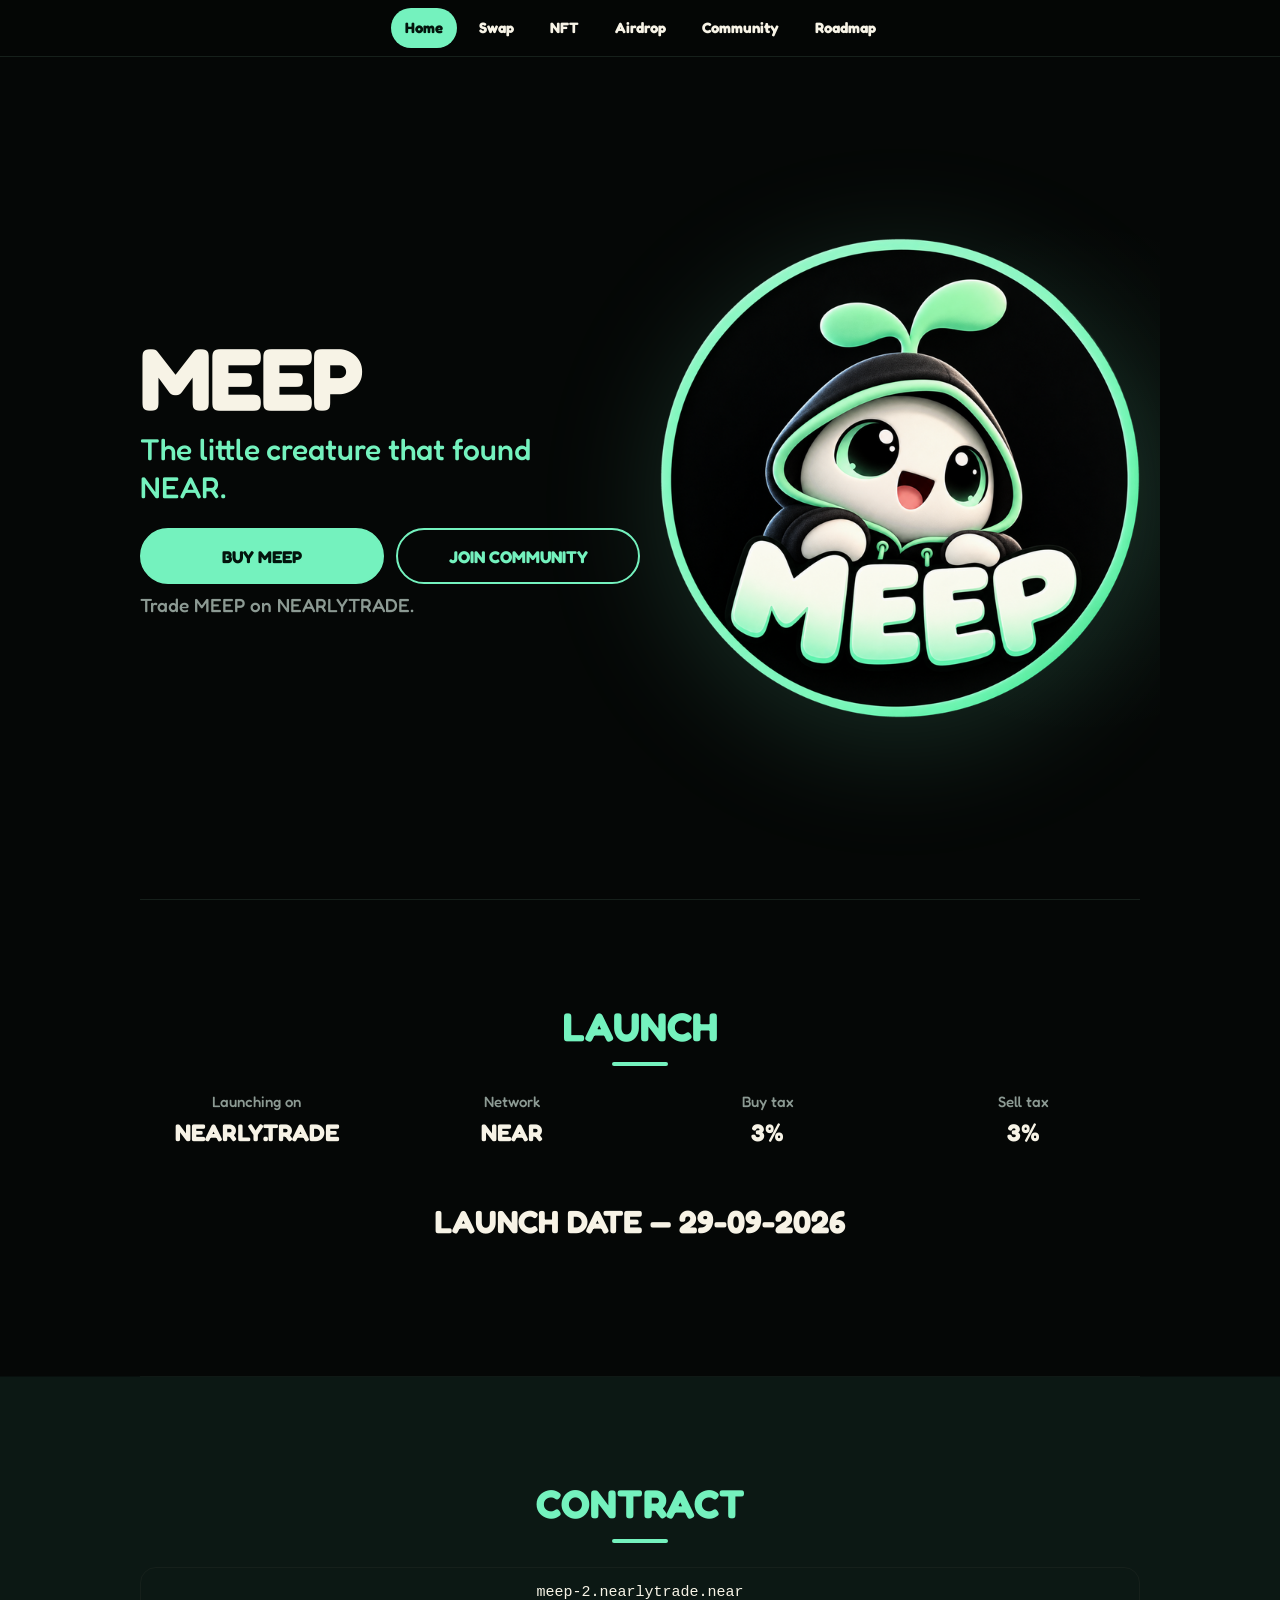
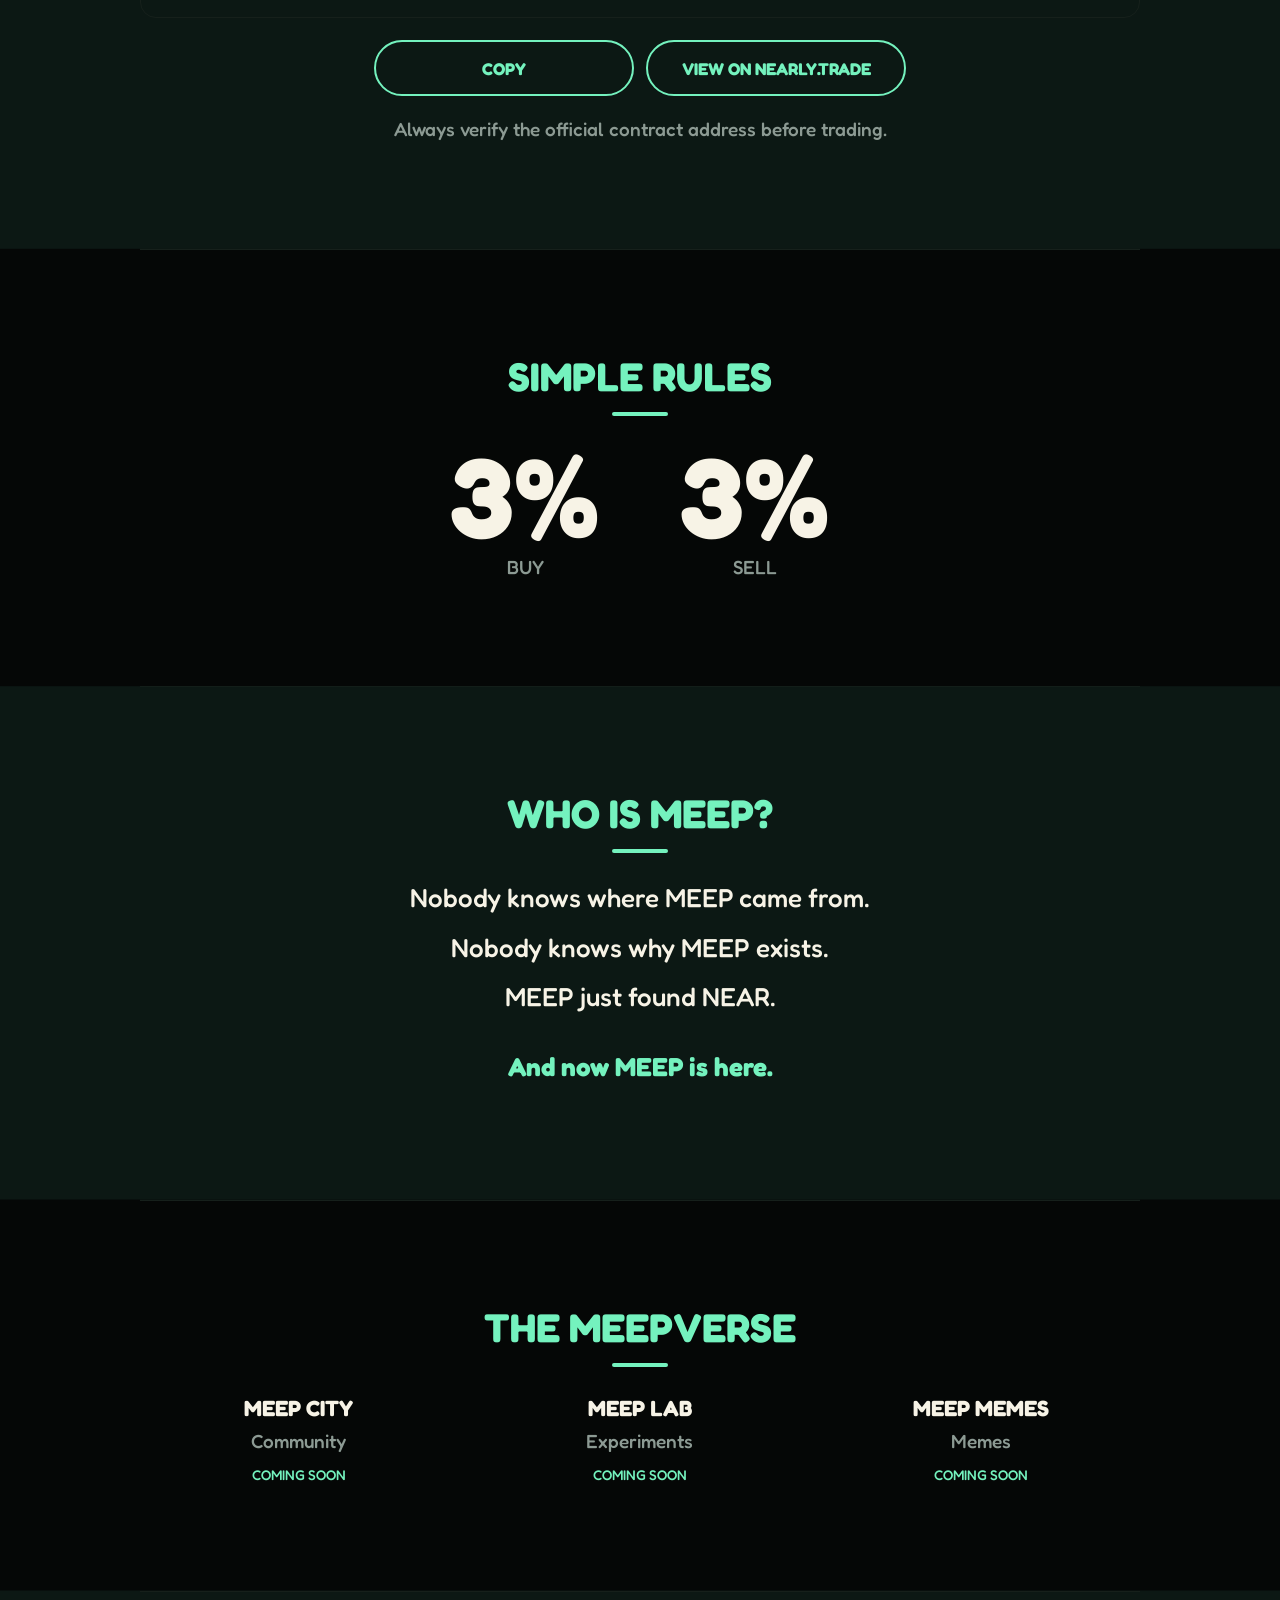
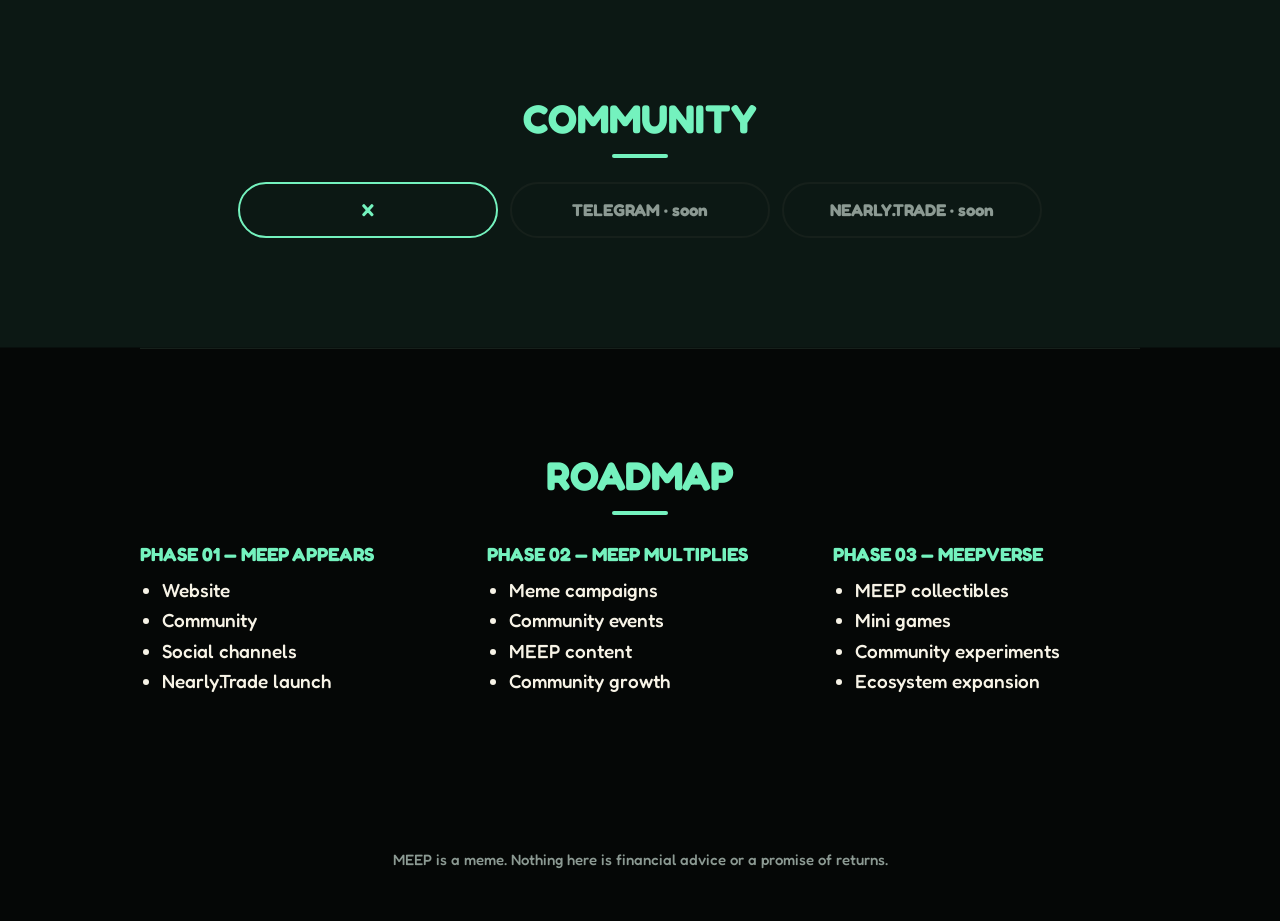
==== commit 0d121e71: "Update index.html" ====
--- a/index.html
+++ b/index.html
@@ -157,7 +157,7 @@
     <div id="countdown" class="count">
 
       <p class="soon">
-        LAUNCH DATE — SOON
+        LAUNCH DATE — 29-09-2026
       </p>
 
     </div>
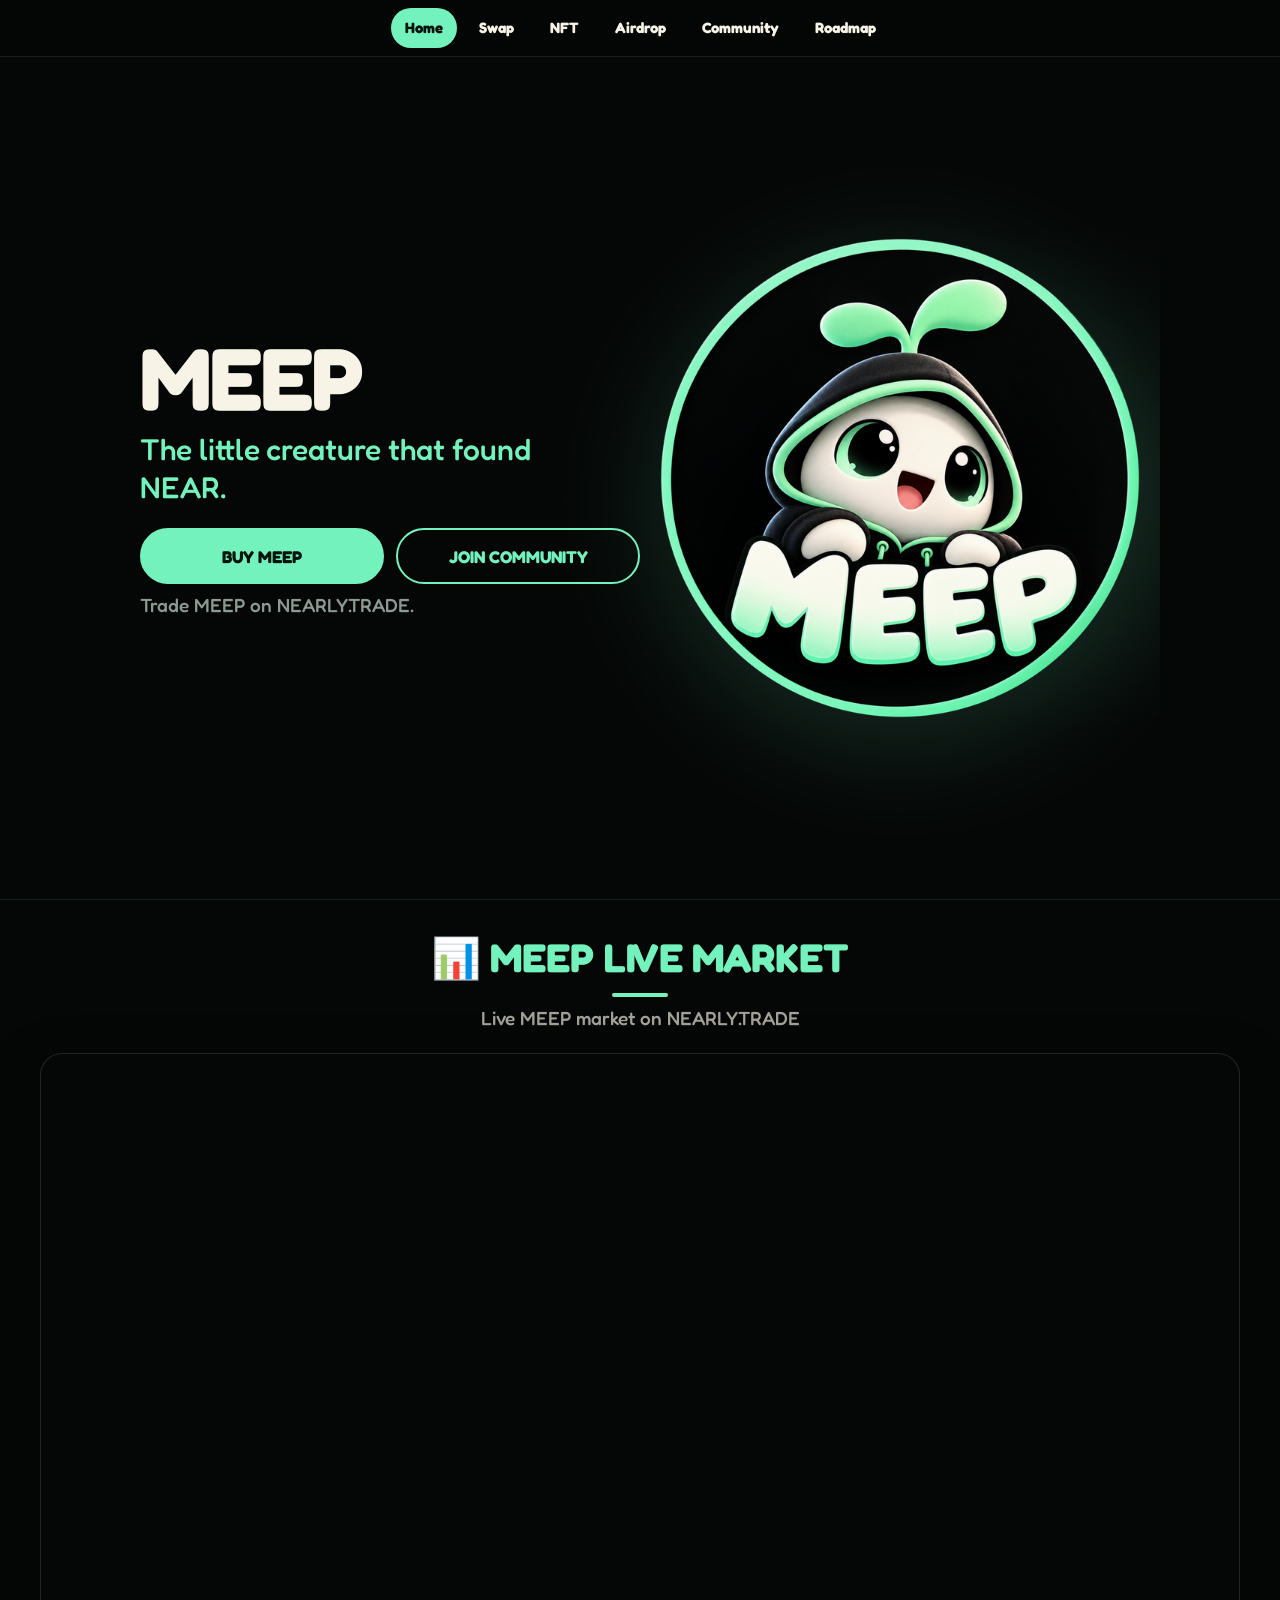
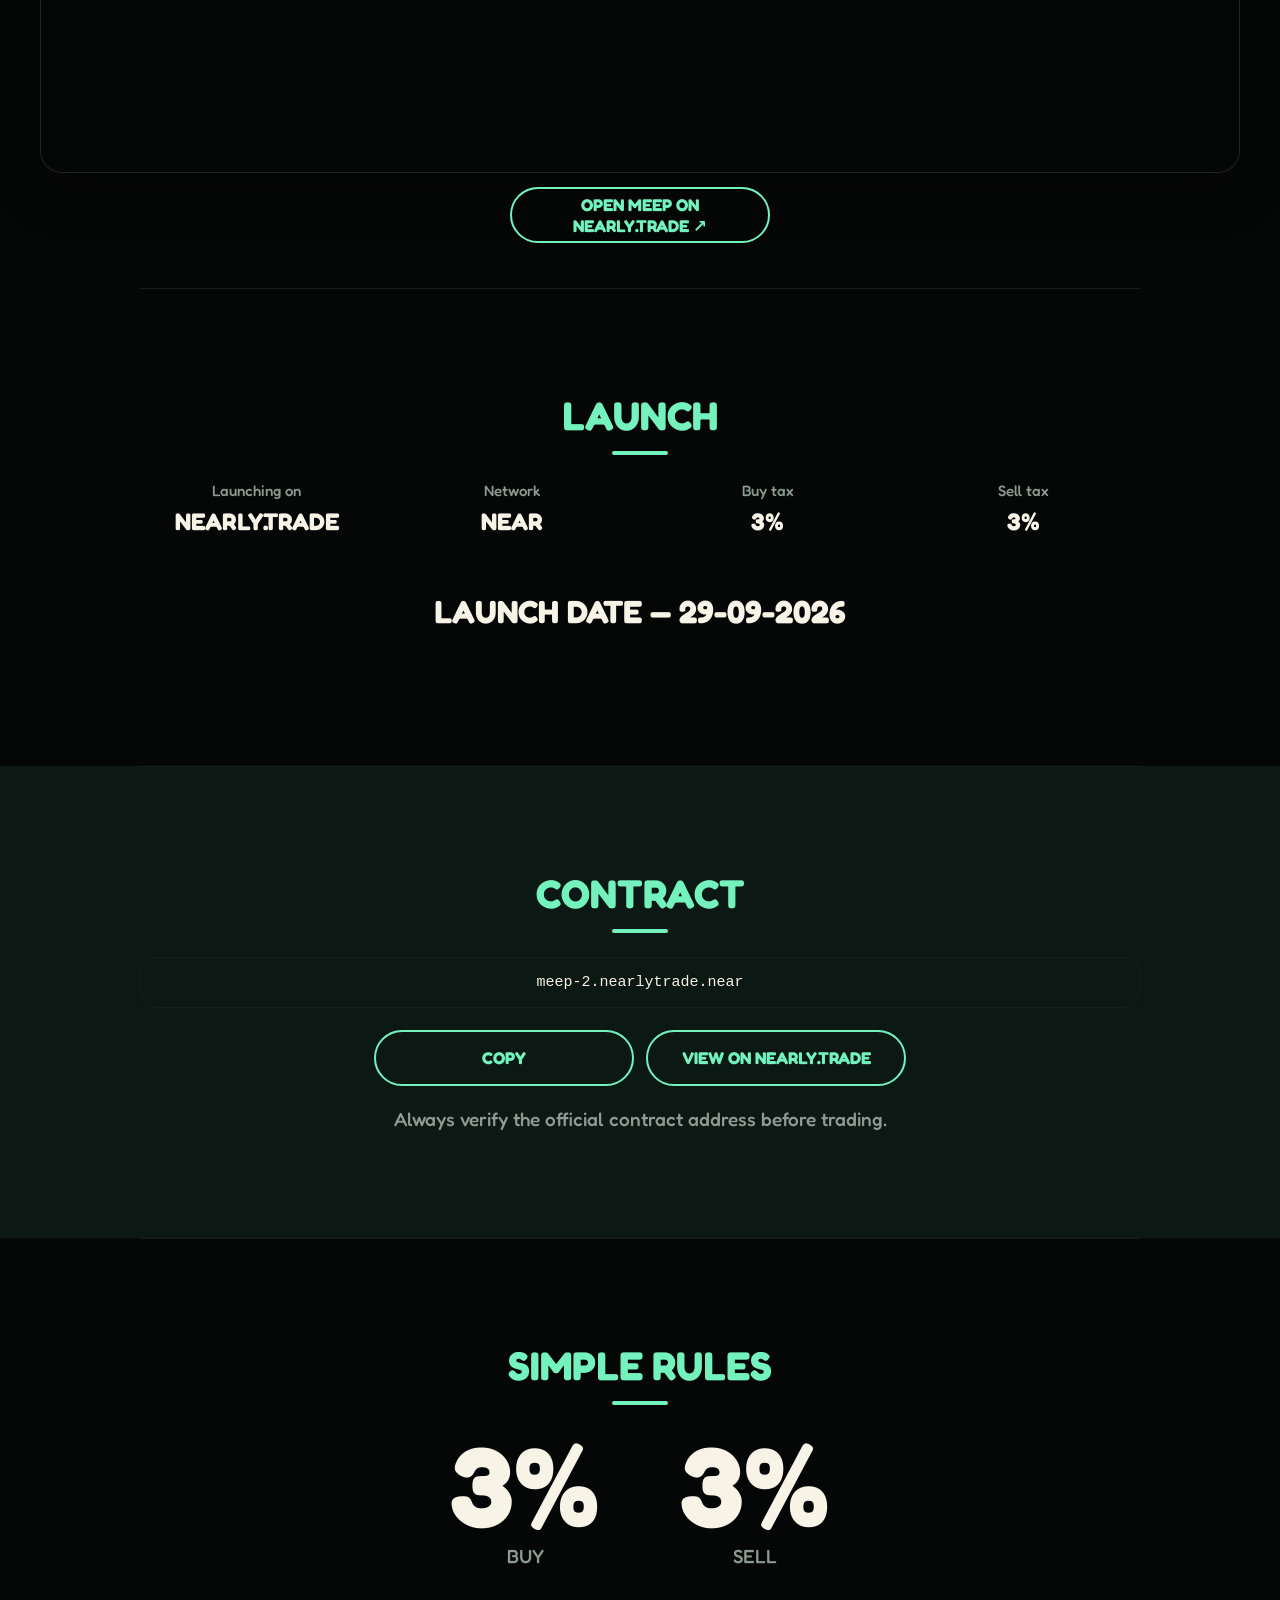
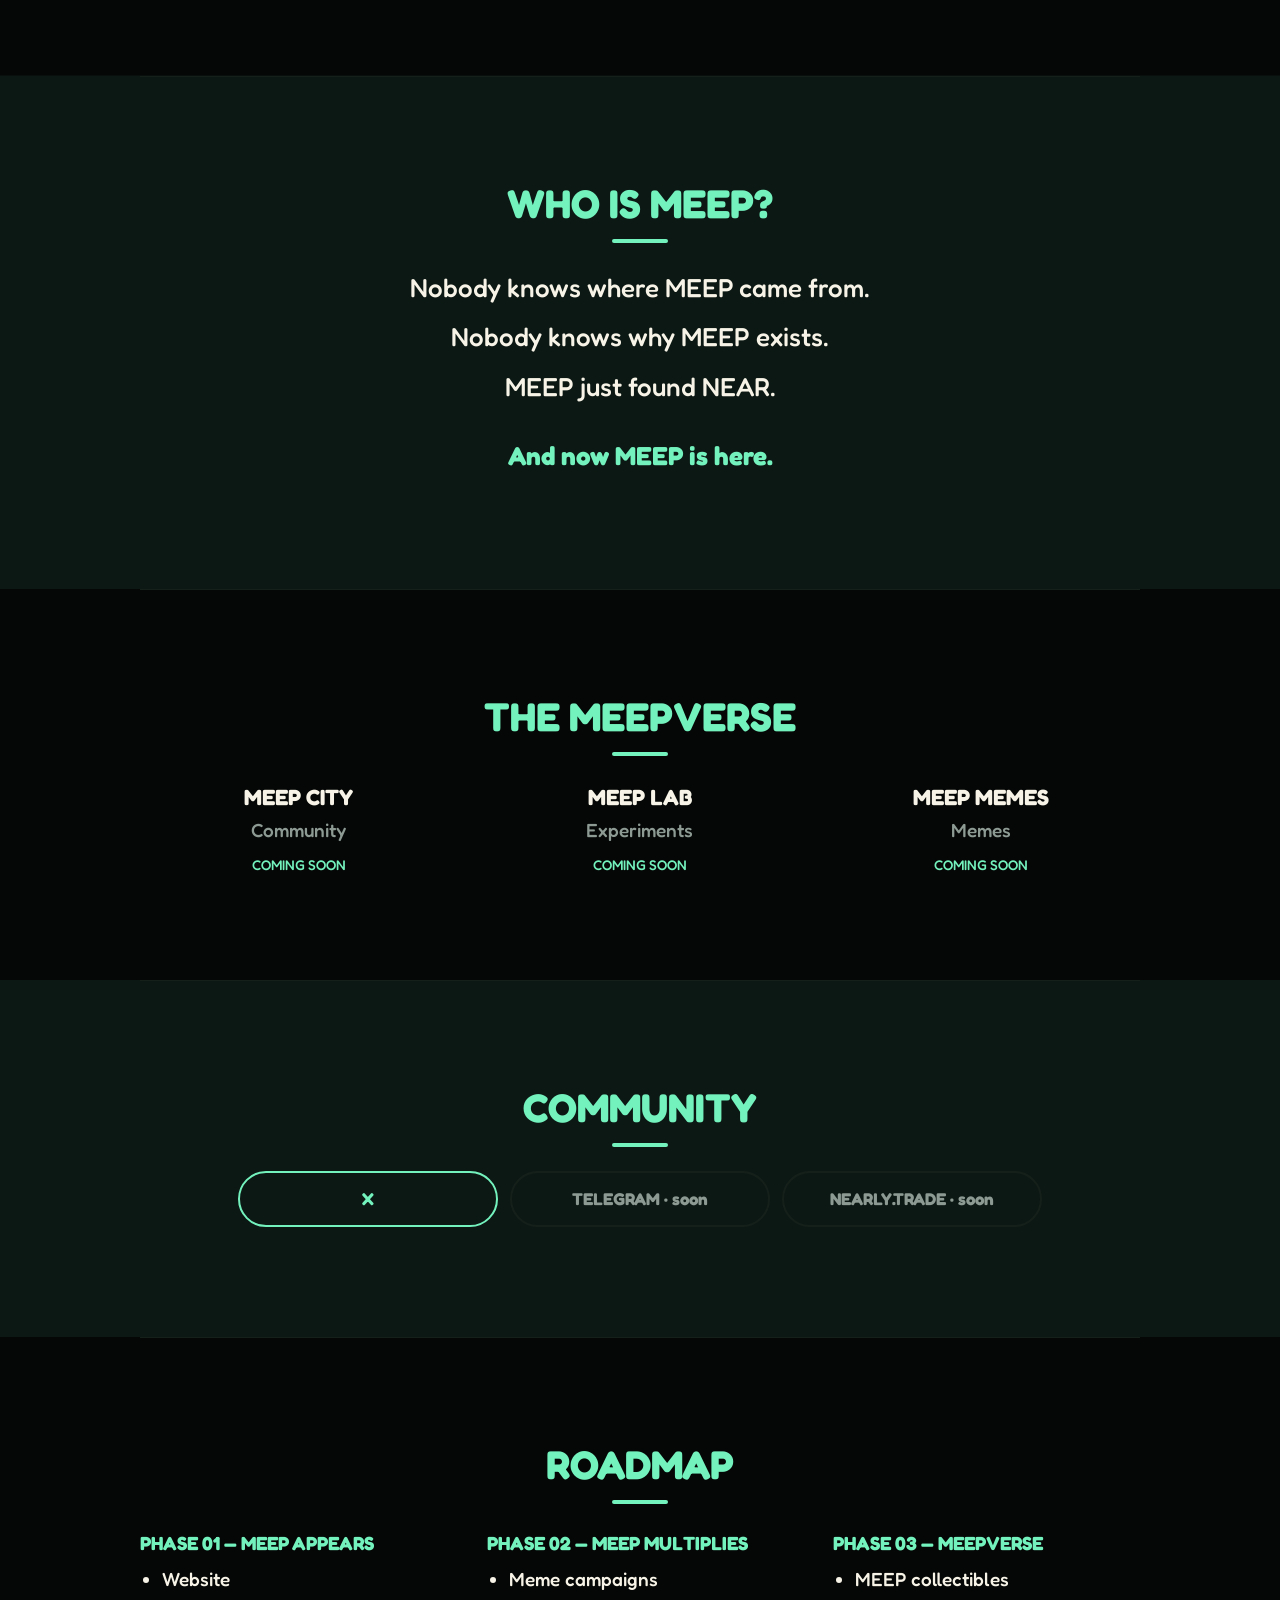
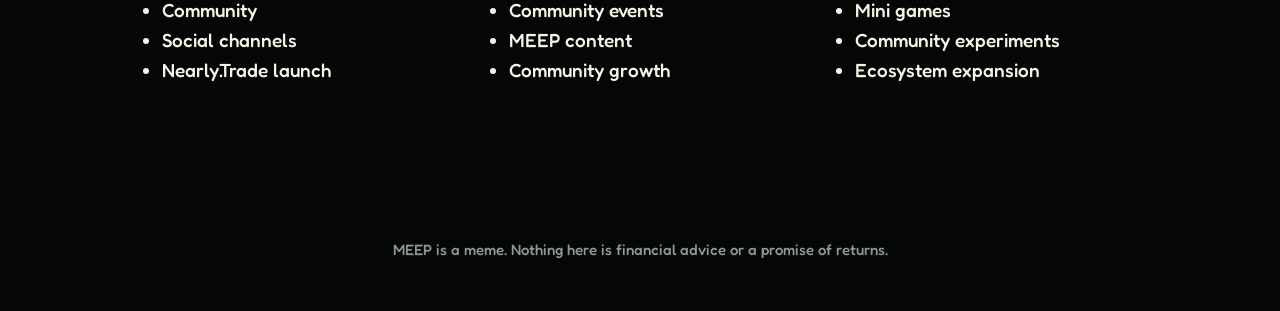
==== commit 9761728e: "Update index.html" ====
--- a/index.html
+++ b/index.html
@@ -1,453 +1,451 @@
 <!doctype html>
+
 <html lang="en">
 <head>
 <meta charset="utf-8">
-<meta name="viewport" content="width=device-width, initial-scale=1">
-
-<title>MEEP — The Little Creature That Found NEAR</title>
-
-<meta name="description" content="MEEP has arrived on NEAR. A community-driven meme born on the internet.">
-
-<meta name="theme-color" content="#050706">
-
-<meta property="og:type" content="website">
+<meta name="viewport" content="width=device-width, initial-scale=1"><title>MEEP — The Little Creature That Found NEAR</title><meta name="description" content="MEEP has arrived on NEAR. A community-driven meme born on the internet."><meta name="theme-color" content="#050706"><meta property="og:type" content="website">
 <meta property="og:title" content="MEEP — The Little Creature That Found NEAR">
 <meta property="og:description" content="MEEP has arrived on NEAR. A community-driven meme born on the internet.">
-<meta property="og:image" content="assets/meep-logo.png">
-
-<meta name="twitter:card" content="summary_large_image">
-<meta name="twitter:site" content="@MEEPNear">
-
-<link rel="icon" type="image/png" href="assets/favicon.png">
-
-<link rel="preconnect" href="https://fonts.googleapis.com">
-<link rel="preconnect" href="https://fonts.gstatic.com" crossorigin>
-
-<link
+<meta property="og:image" content="assets/meep-logo.png"><meta name="twitter:card" content="summary_large_image">
+<meta name="twitter:site" content="@MEEPNear"><link rel="icon" type="image/png" href="assets/favicon.png"><link rel="preconnect" href="https://fonts.googleapis.com">
+<link rel="preconnect" href="https://fonts.gstatic.com" crossorigin><link
   rel="stylesheet"
   href="https://fonts.googleapis.com/css2?family=Fredoka:wght@500;700&display=swap"
->
-
-<link rel="stylesheet" href="style.css">
-</head>
-
-<body>
-
-<!-- =========================
+><link rel="stylesheet" href="style.css"><style>
+/* =========================
+   MEEP LIVE MARKET
+========================= */
+
+.meep-live-market {
+  padding: 35px 16px 45px;
+}
+
+.meep-live-market-inner {
+  width: 100%;
+  max-width: 1200px;
+  margin: 0 auto;
+}
+
+.meep-live-title {
+  text-align: center;
+  margin-bottom: 20px;
+}
+
+.meep-live-title h2 {
+  margin: 0 0 6px;
+}
+
+.meep-live-title p {
+  margin: 0;
+  opacity: .65;
+}
+
+.meep-market-frame {
+  width: 100%;
+  height: 720px;
+  overflow: hidden;
+  border-radius: 22px;
+  border: 1px solid rgba(255,255,255,.12);
+  background: #050706;
+  box-shadow: 0 15px 50px rgba(0,0,0,.35);
+}
+
+.meep-market-frame iframe {
+  display: block;
+  width: 100%;
+  height: 100%;
+  border: 0;
+}
+
+.meep-market-link {
+  text-align: center;
+  margin-top: 14px;
+}
+
+.meep-market-link a {
+  text-decoration: none;
+}
+
+/* MOBILE */
+
+@media (max-width: 768px) {
+
+  .meep-live-market {
+    padding: 25px 10px 35px;
+  }
+
+  .meep-live-title {
+    margin-bottom: 14px;
+  }
+
+  .meep-market-frame {
+    height: 650px;
+    border-radius: 16px;
+  }
+
+}
+</style></head><body><!-- =========================
      NAVIGATION
-========================= -->
-
-<nav class="nav" aria-label="Pages">
-
-  <a href="index.html">Home</a>
-
-  <a href="swap/">Swap</a>
-
-  <a href="nft/">NFT</a>
-
-  <a href="airdrop/">Airdrop</a>
-
-  <a href="index.html#community">Community</a>
-
-  <a href="index.html#roadmap">Roadmap</a>
-
-</nav>
-
-
-<!-- =========================
+========================= --><nav class="nav" aria-label="Pages"><a href="index.html">Home</a>
+
+<a href="swap/">Swap</a>
+
+<a href="nft/">NFT</a>
+
+<a href="airdrop/">Airdrop</a>
+
+<a href="index.html#community">Community</a>
+
+<a href="index.html#roadmap">Roadmap</a>
+
+</nav><!-- =========================
      HERO
-========================= -->
-
-<header class="hero">
-
-  <div class="hero-content">
-
-    <div class="hero-text">
-
-      <h1>MEEP</h1>
-
-      <p class="tagline">
-        The little creature that found NEAR.
-      </p>
-
-      <div class="row">
-
-        <a
-          id="buy"
-          class="btn"
-          href="https://nearly.trade/meep-2.nearlytrade.near"
-          target="_blank"
-          rel="noopener noreferrer"
-        >
-          BUY MEEP
-        </a>
-
-        <a
-          class="btn ghost"
-          href="#community"
-        >
-          JOIN COMMUNITY
-        </a>
-
-      </div>
-
-      <p id="buy-note" class="mut">
-        Trade MEEP on NEARLY.TRADE.
-      </p>
-
-    </div>
-
-
-    <div class="hero-image">
-
-      <img
-        class="logo"
-        src="assets/meep-logo.png"
-        width="640"
-        height="640"
-        alt="MEEP, a small creature in a black hoodie with a green sprout on its head"
-      >
-
-    </div>
-
-  </div>
-
-</header>
-
-
-<!-- =========================
+========================= --><header class="hero">  <div class="hero-content"><div class="hero-text">
+
+  <h1>MEEP</h1>
+
+  <p class="tagline">
+    The little creature that found NEAR.
+  </p>
+
+  <div class="row">
+
+    <a
+      id="buy"
+      class="btn"
+      href="https://nearly.trade/meep-2.nearlytrade.near"
+      target="_blank"
+      rel="noopener noreferrer"
+    >
+      BUY MEEP
+    </a>
+
+    <a
+      class="btn ghost"
+      href="#community"
+    >
+      JOIN COMMUNITY
+    </a>
+
+  </div>
+
+  <p id="buy-note" class="mut">
+    Trade MEEP on NEARLY.TRADE.
+  </p>
+
+</div>
+
+
+<div class="hero-image">
+
+  <img
+    class="logo"
+    src="assets/meep-logo.png"
+    width="640"
+    height="640"
+    alt="MEEP, a small creature in a black hoodie with a green sprout on its head"
+  >
+
+</div>
+
+  </div></header><!-- =========================
+     LIVE MEEP MARKET
+========================= --><section class="meep-live-market">  <div class="meep-live-market-inner"><div class="meep-live-title">
+
+  <h2>📊 MEEP LIVE MARKET</h2>
+
+  <p>Live MEEP market on NEARLY.TRADE</p>
+
+</div>
+
+
+<div class="meep-market-frame">
+
+  <iframe
+    src="https://nearly.trade/meep-2.nearlytrade.near"
+    title="MEEP Live Market"
+    loading="lazy"
+    allow="clipboard-write"
+  ></iframe>
+
+</div>
+
+
+<div class="meep-market-link">
+
+  <a
+    class="btn ghost"
+    href="https://nearly.trade/meep-2.nearlytrade.near"
+    target="_blank"
+    rel="noopener noreferrer"
+  >
+    OPEN MEEP ON NEARLY.TRADE ↗
+  </a>
+
+</div>
+
+  </div></section><!-- =========================
      MAIN
-========================= -->
-
-<main>
-
-
-  <!-- =========================
+========================= --><main>  <!-- =========================
        LAUNCH
-  ========================= -->
-
-  <section id="launch">
-
-    <h2>LAUNCH</h2>
-
-    <dl class="facts">
-
-      <div>
-        <dt>Launching on</dt>
-        <dd>NEARLY.TRADE</dd>
-      </div>
-
-      <div>
-        <dt>Network</dt>
-        <dd>NEAR</dd>
-      </div>
-
-      <div>
-        <dt>Buy tax</dt>
-        <dd>3%</dd>
-      </div>
-
-      <div>
-        <dt>Sell tax</dt>
-        <dd>3%</dd>
-      </div>
-
-    </dl>
-
-    <div id="countdown" class="count">
-
-      <p class="soon">
-        LAUNCH DATE — 29-09-2026
-      </p>
-
-    </div>
-
-  </section>
-
-
-  <!-- =========================
+  ========================= -->  <section id="launch"><h2>LAUNCH</h2>
+
+<dl class="facts">
+
+  <div>
+    <dt>Launching on</dt>
+    <dd>NEARLY.TRADE</dd>
+  </div>
+
+  <div>
+    <dt>Network</dt>
+    <dd>NEAR</dd>
+  </div>
+
+  <div>
+    <dt>Buy tax</dt>
+    <dd>3%</dd>
+  </div>
+
+  <div>
+    <dt>Sell tax</dt>
+    <dd>3%</dd>
+  </div>
+
+</dl>
+
+<div id="countdown" class="count">
+
+  <p class="soon">
+    LAUNCH DATE — 29-09-2026
+  </p>
+
+</div>
+
+  </section>  <!-- =========================
        CONTRACT
-  ========================= -->
-
-  <section id="contract">
-
-    <h2 id="ca-title">
-      CONTRACT
-    </h2>
-
-    <div id="ca-box">
-
-      <code id="ca-text" class="ca">
-        meep-2.nearlytrade.near
-      </code>
-
-      <div class="row">
-
-        <button
-          id="copy"
-          type="button"
-          class="btn ghost"
-        >
-          COPY
-        </button>
-
-        <a
-          id="explorer"
-          class="btn ghost"
-          href="https://nearly.trade/meep-2.nearlytrade.near"
-          target="_blank"
-          rel="noopener noreferrer"
-        >
-          VIEW ON NEARLY.TRADE
-        </a>
-
-      </div>
-
-    </div>
-
-    <p class="mut">
-      Always verify the official contract address before trading.
-    </p>
-
-  </section>
-
-
-  <!-- =========================
+  ========================= -->  <section id="contract"><h2 id="ca-title">
+  CONTRACT
+</h2>
+
+<div id="ca-box">
+
+  <code id="ca-text" class="ca">
+    meep-2.nearlytrade.near
+  </code>
+
+  <div class="row">
+
+    <button
+      id="copy"
+      type="button"
+      class="btn ghost"
+    >
+      COPY
+    </button>
+
+    <a
+      id="explorer"
+      class="btn ghost"
+      href="https://nearly.trade/meep-2.nearlytrade.near"
+      target="_blank"
+      rel="noopener noreferrer"
+    >
+      VIEW ON NEARLY.TRADE
+    </a>
+
+  </div>
+
+</div>
+
+<p class="mut">
+  Always verify the official contract address before trading.
+</p>
+
+  </section>  <!-- =========================
        SIMPLE RULES
-  ========================= -->
-
-  <section id="rules">
-
-    <h2>
-      SIMPLE RULES
-    </h2>
-
-    <div class="taxes">
-
-      <div>
-        <b>3%</b>
-        <span>BUY</span>
-      </div>
-
-      <div>
-        <b>3%</b>
-        <span>SELL</span>
-      </div>
-
-    </div>
-
-  </section>
-
-
-  <!-- =========================
+  ========================= -->  <section id="rules"><h2>
+  SIMPLE RULES
+</h2>
+
+<div class="taxes">
+
+  <div>
+    <b>3%</b>
+    <span>BUY</span>
+  </div>
+
+  <div>
+    <b>3%</b>
+    <span>SELL</span>
+  </div>
+
+</div>
+
+  </section>  <!-- =========================
        WHO IS MEEP
-  ========================= -->
-
-  <section id="who" class="lore">
-
-    <h2>
-      WHO IS MEEP?
-    </h2>
-
-    <p>
-      Nobody knows where MEEP came from.
-    </p>
-
-    <p>
-      Nobody knows why MEEP exists.
-    </p>
-
-    <p>
-      MEEP just found NEAR.
-    </p>
-
-    <p class="strong">
-      And now MEEP is here.
-    </p>
-
-  </section>
-
-
-  <!-- =========================
+  ========================= -->  <section id="who" class="lore"><h2>
+  WHO IS MEEP?
+</h2>
+
+<p>
+  Nobody knows where MEEP came from.
+</p>
+
+<p>
+  Nobody knows why MEEP exists.
+</p>
+
+<p>
+  MEEP just found NEAR.
+</p>
+
+<p class="strong">
+  And now MEEP is here.
+</p>
+
+  </section>  <!-- =========================
        MEEPVERSE
-  ========================= -->
-
-  <section id="meepverse">
-
-    <h2>
-      THE MEEPVERSE
-    </h2>
-
-    <ul class="verse">
-
-      <li>
-        <b>MEEP CITY</b>
-        <span>Community</span>
-        <em>COMING SOON</em>
-      </li>
-
-      <li>
-        <b>MEEP LAB</b>
-        <span>Experiments</span>
-        <em>COMING SOON</em>
-      </li>
-
-      <li>
-        <b>MEEP MEMES</b>
-        <span>Memes</span>
-        <em>COMING SOON</em>
-      </li>
+  ========================= -->  <section id="meepverse"><h2>
+  THE MEEPVERSE
+</h2>
+
+<ul class="verse">
+
+  <li>
+    <b>MEEP CITY</b>
+    <span>Community</span>
+    <em>COMING SOON</em>
+  </li>
+
+  <li>
+    <b>MEEP LAB</b>
+    <span>Experiments</span>
+    <em>COMING SOON</em>
+  </li>
+
+  <li>
+    <b>MEEP MEMES</b>
+    <span>Memes</span>
+    <em>COMING SOON</em>
+  </li>
+
+</ul>
+
+  </section>  <!-- =========================
+       COMMUNITY
+  ========================= -->  <section id="community"><h2>
+  COMMUNITY
+</h2>
+
+<div class="row">
+
+  <a
+    id="x"
+    class="btn ghost off"
+    data-label="X"
+    aria-disabled="true"
+  >
+    X · soon
+  </a>
+
+  <a
+    id="telegram"
+    class="btn ghost off"
+    data-label="TELEGRAM"
+    aria-disabled="true"
+  >
+    TELEGRAM · soon
+  </a>
+
+  <a
+    id="nearly"
+    class="btn ghost off"
+    data-label="NEARLY.TRADE"
+    aria-disabled="true"
+  >
+    NEARLY.TRADE · soon
+  </a>
+
+</div>
+
+  </section>  <!-- =========================
+       ROADMAP
+  ========================= -->  <section id="roadmap"><h2>
+  ROADMAP
+</h2>
+
+<div class="road">
+
+  <div>
+
+    <h3>
+      PHASE 01 — MEEP APPEARS
+    </h3>
+
+    <ul>
+
+      <li>Website</li>
+
+      <li>Community</li>
+
+      <li>Social channels</li>
+
+      <li>Nearly.Trade launch</li>
 
     </ul>
 
-  </section>
-
-
-  <!-- =========================
-       COMMUNITY
-  ========================= -->
-
-  <section id="community">
-
-    <h2>
-      COMMUNITY
-    </h2>
-
-    <div class="row">
-
-      <a
-        id="x"
-        class="btn ghost off"
-        data-label="X"
-        aria-disabled="true"
-      >
-        X · soon
-      </a>
-
-      <a
-        id="telegram"
-        class="btn ghost off"
-        data-label="TELEGRAM"
-        aria-disabled="true"
-      >
-        TELEGRAM · soon
-      </a>
-
-      <a
-        id="nearly"
-        class="btn ghost off"
-        data-label="NEARLY.TRADE"
-        aria-disabled="true"
-      >
-        NEARLY.TRADE · soon
-      </a>
-
-    </div>
-
-  </section>
-
-
-  <!-- =========================
-       ROADMAP
-  ========================= -->
-
-  <section id="roadmap">
-
-    <h2>
-      ROADMAP
-    </h2>
-
-    <div class="road">
-
-      <div>
-
-        <h3>
-          PHASE 01 — MEEP APPEARS
-        </h3>
-
-        <ul>
-
-          <li>Website</li>
-
-          <li>Community</li>
-
-          <li>Social channels</li>
-
-          <li>Nearly.Trade launch</li>
-
-        </ul>
-
-      </div>
-
-
-      <div>
-
-        <h3>
-          PHASE 02 — MEEP MULTIPLIES
-        </h3>
-
-        <ul>
-
-          <li>Meme campaigns</li>
-
-          <li>Community events</li>
-
-          <li>MEEP content</li>
-
-          <li>Community growth</li>
-
-        </ul>
-
-      </div>
-
-
-      <div>
-
-        <h3>
-          PHASE 03 — MEEPVERSE
-        </h3>
-
-        <ul>
-
-          <li>MEEP collectibles</li>
-
-          <li>Mini games</li>
-
-          <li>Community experiments</li>
-
-          <li>Ecosystem expansion</li>
-
-        </ul>
-
-      </div>
-
-    </div>
-
-  </section>
-
-
-</main>
-
-
-<!-- =========================
+  </div>
+
+
+  <div>
+
+    <h3>
+      PHASE 02 — MEEP MULTIPLIES
+    </h3>
+
+    <ul>
+
+      <li>Meme campaigns</li>
+
+      <li>Community events</li>
+
+      <li>MEEP content</li>
+
+      <li>Community growth</li>
+
+    </ul>
+
+  </div>
+
+
+  <div>
+
+    <h3>
+      PHASE 03 — MEEPVERSE
+    </h3>
+
+    <ul>
+
+      <li>MEEP collectibles</li>
+
+      <li>Mini games</li>
+
+      <li>Community experiments</li>
+
+      <li>Ecosystem expansion</li>
+
+    </ul>
+
+  </div>
+
+</div>
+
+  </section></main><!-- =========================
      FOOTER
-========================= -->
-
-<footer>
-
-  <p class="mut">
+========================= --><footer>  <p class="mut">
     MEEP is a meme. Nothing here is financial advice or a promise of returns.
-  </p>
-
-</footer>
-
-
-<!-- =========================
+  </p></footer><!-- =========================
      SCRIPTS
-========================= -->
-
-<script src="config.js"></script>
-<script src="app.js"></script>
-
-</body>
+========================= --><script src="config.js"></script><script src="app.js"></script></body>
 </html>
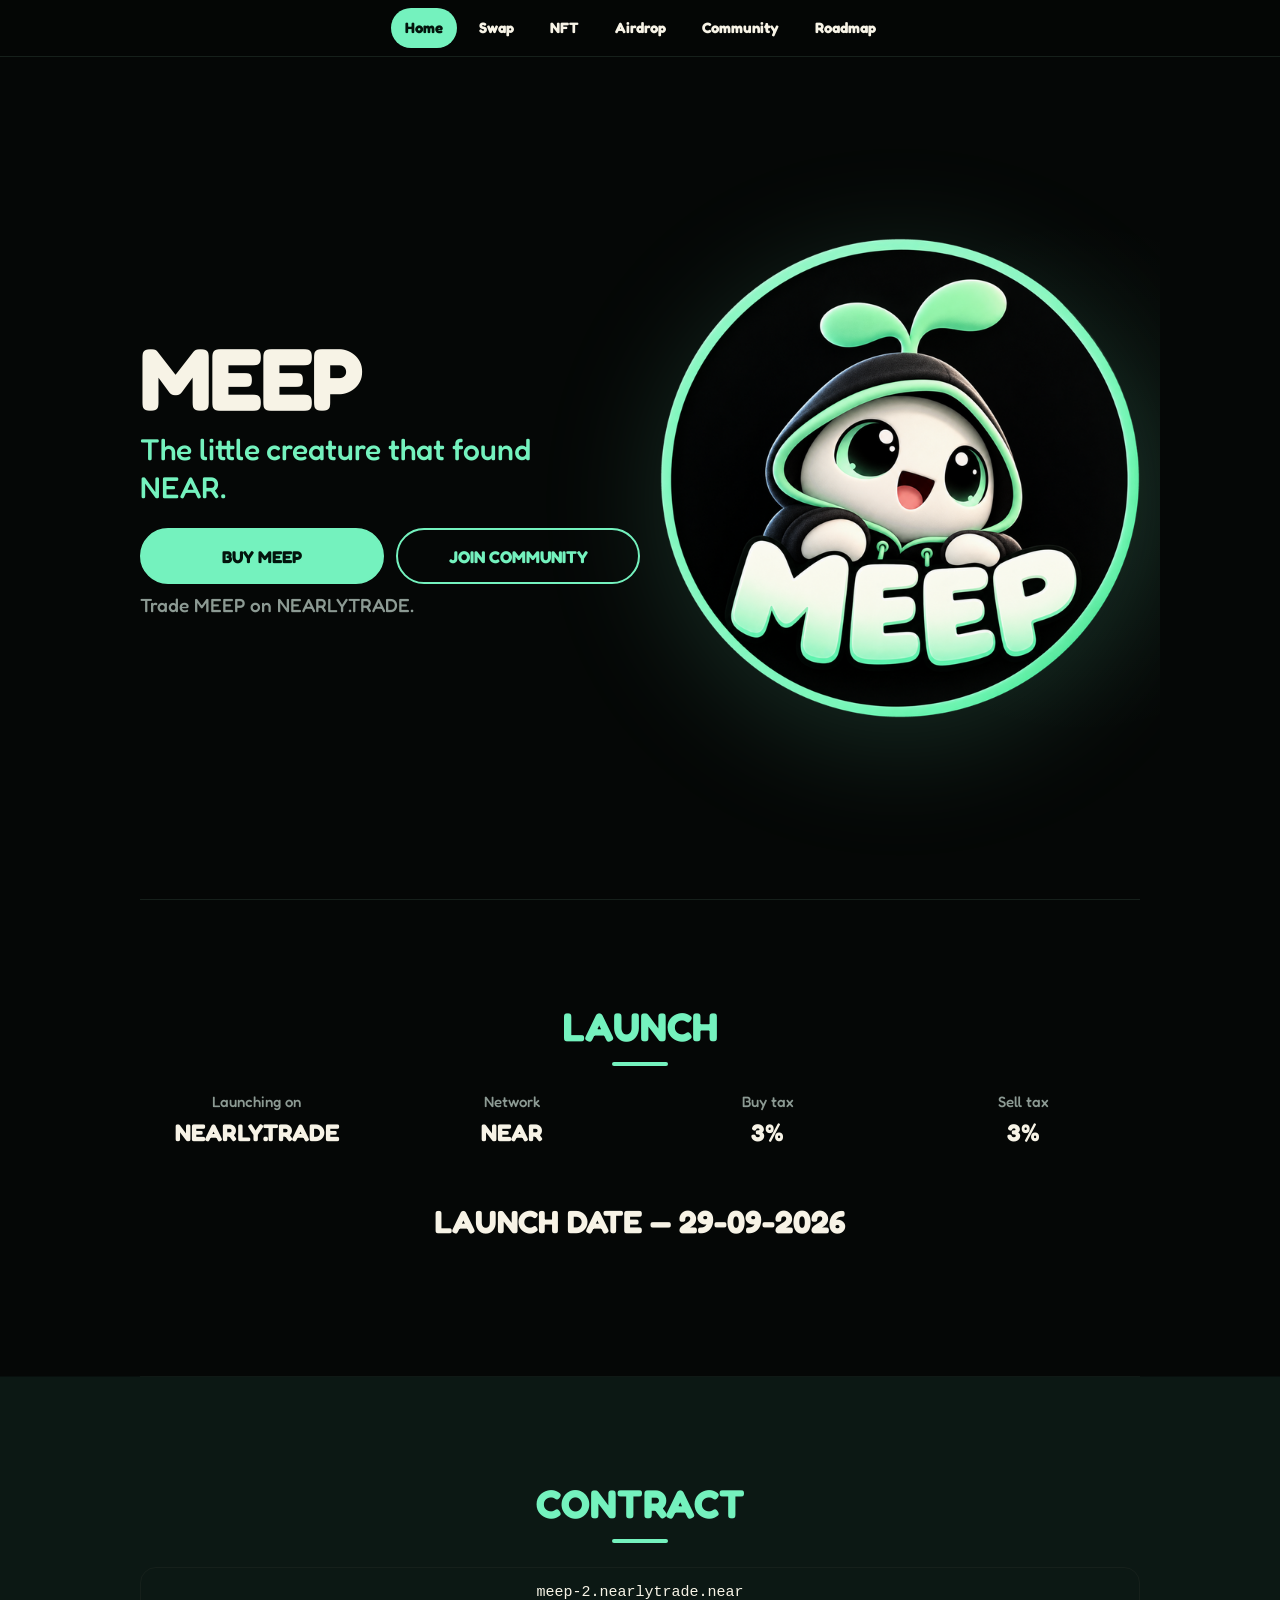
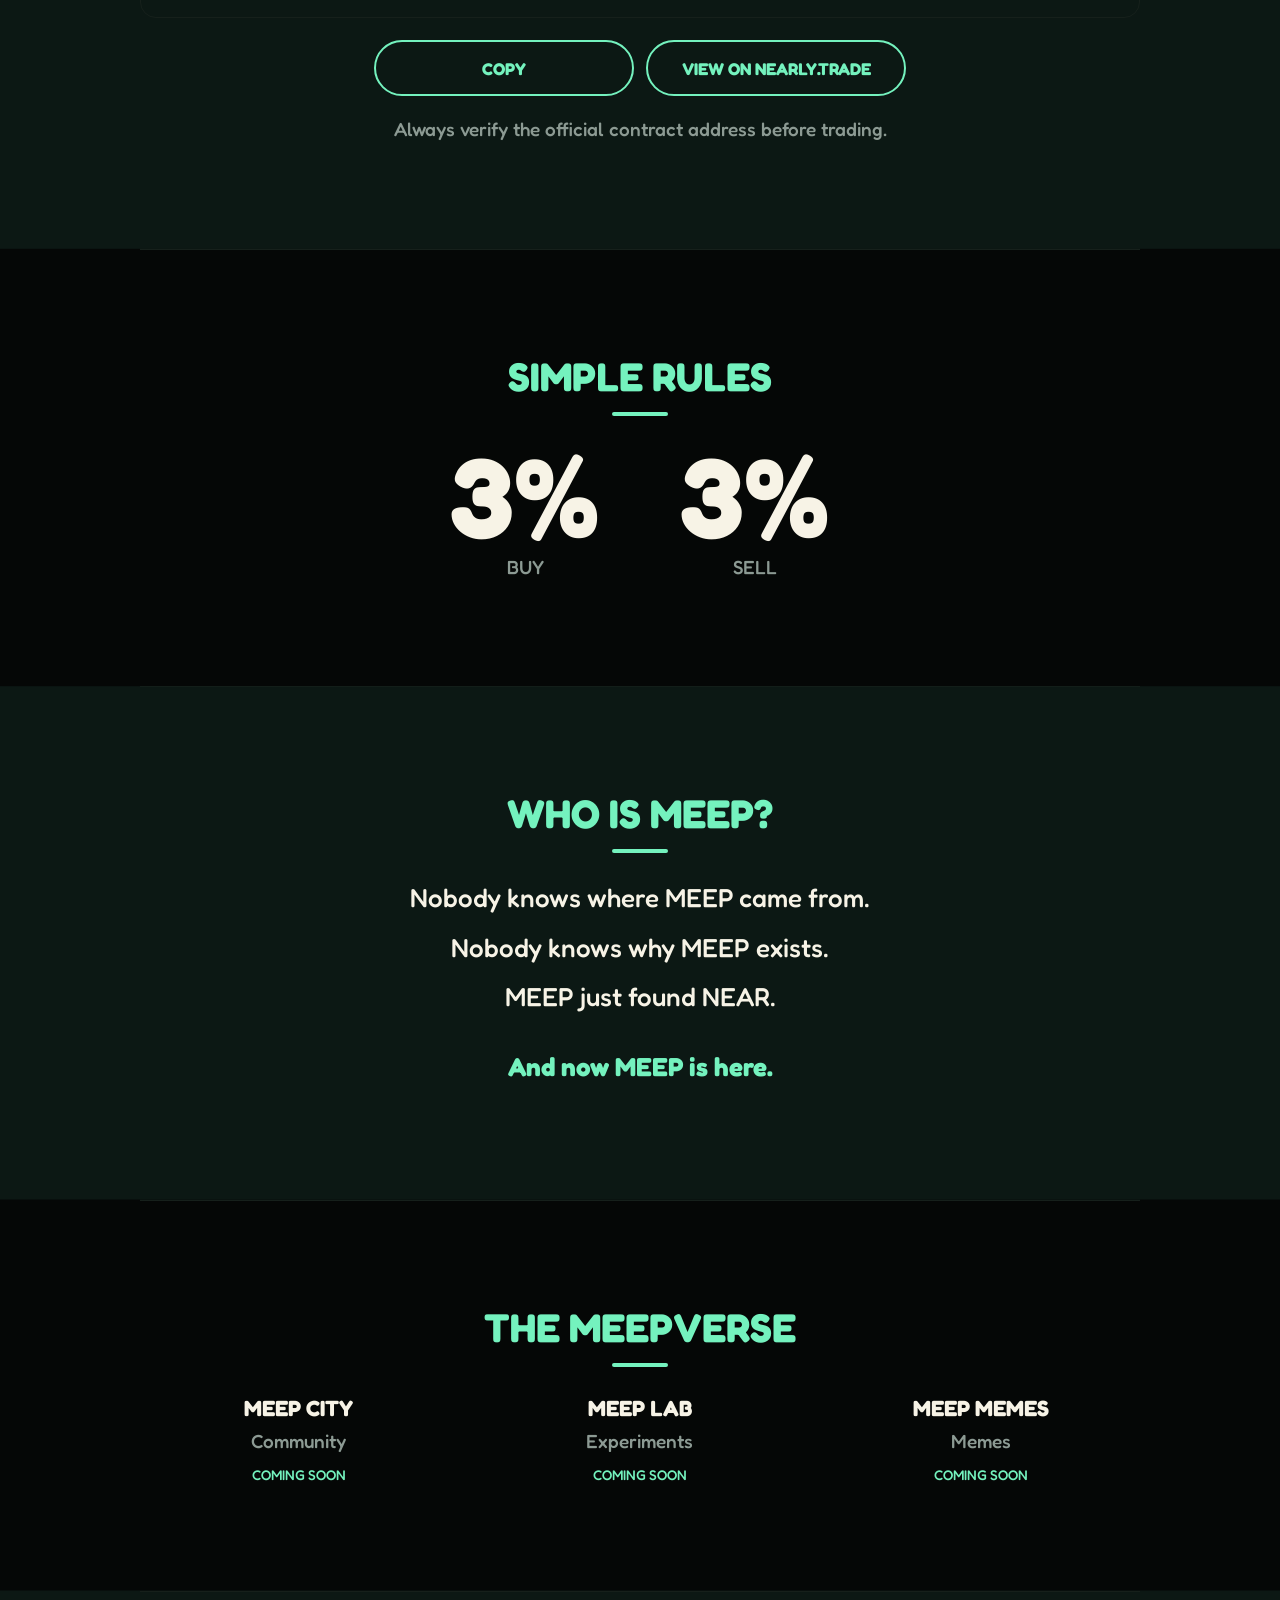
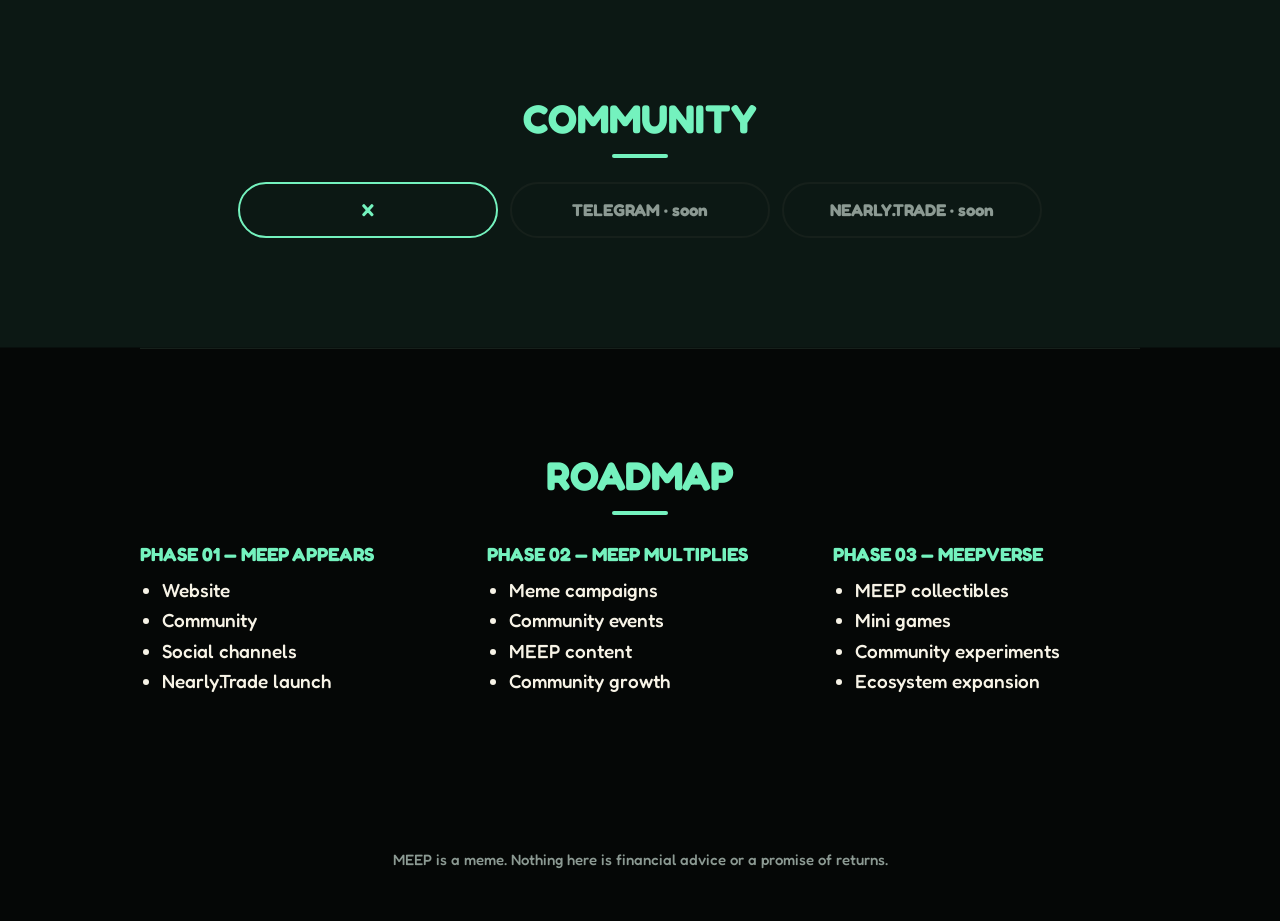
==== commit 1570520c: "Update index.html" ====
--- a/index.html
+++ b/index.html
@@ -1,92 +1,20 @@
 <!doctype html>
 
-<html lang="en">
-<head>
-<meta charset="utf-8">
-<meta name="viewport" content="width=device-width, initial-scale=1"><title>MEEP — The Little Creature That Found NEAR</title><meta name="description" content="MEEP has arrived on NEAR. A community-driven meme born on the internet."><meta name="theme-color" content="#050706"><meta property="og:type" content="website">
-<meta property="og:title" content="MEEP — The Little Creature That Found NEAR">
-<meta property="og:description" content="MEEP has arrived on NEAR. A community-driven meme born on the internet.">
-<meta property="og:image" content="assets/meep-logo.png"><meta name="twitter:card" content="summary_large_image">
-<meta name="twitter:site" content="@MEEPNear"><link rel="icon" type="image/png" href="assets/favicon.png"><link rel="preconnect" href="https://fonts.googleapis.com">
-<link rel="preconnect" href="https://fonts.gstatic.com" crossorigin><link
-  rel="stylesheet"
-  href="https://fonts.googleapis.com/css2?family=Fredoka:wght@500;700&display=swap"
-><link rel="stylesheet" href="style.css"><style>
-/* =========================
-   MEEP LIVE MARKET
-========================= */
-
-.meep-live-market {
-  padding: 35px 16px 45px;
-}
-
-.meep-live-market-inner {
-  width: 100%;
-  max-width: 1200px;
-  margin: 0 auto;
-}
-
-.meep-live-title {
-  text-align: center;
-  margin-bottom: 20px;
-}
-
-.meep-live-title h2 {
-  margin: 0 0 6px;
-}
-
-.meep-live-title p {
-  margin: 0;
-  opacity: .65;
-}
-
-.meep-market-frame {
-  width: 100%;
-  height: 720px;
-  overflow: hidden;
-  border-radius: 22px;
-  border: 1px solid rgba(255,255,255,.12);
-  background: #050706;
-  box-shadow: 0 15px 50px rgba(0,0,0,.35);
-}
-
-.meep-market-frame iframe {
-  display: block;
-  width: 100%;
-  height: 100%;
-  border: 0;
-}
-
-.meep-market-link {
-  text-align: center;
-  margin-top: 14px;
-}
-
-.meep-market-link a {
-  text-decoration: none;
-}
-
-/* MOBILE */
-
-@media (max-width: 768px) {
-
-  .meep-live-market {
-    padding: 25px 10px 35px;
-  }
-
-  .meep-live-title {
-    margin-bottom: 14px;
-  }
-
-  .meep-market-frame {
-    height: 650px;
-    border-radius: 16px;
-  }
-
-}
-</style></head><body><!-- =========================
-     NAVIGATION
-========================= --><nav class="nav" aria-label="Pages"><a href="index.html">Home</a>
+<html lang="en">  
+<head>  
+<meta charset="utf-8">  
+<meta name="viewport" content="width=device-width, initial-scale=1">  <title>MEEP — The Little Creature That Found NEAR</title>  <meta name="description" content="MEEP has arrived on NEAR. A community-driven meme born on the internet.">  <meta name="theme-color" content="#050706">  <meta property="og:type" content="website">  
+<meta property="og:title" content="MEEP — The Little Creature That Found NEAR">  
+<meta property="og:description" content="MEEP has arrived on NEAR. A community-driven meme born on the internet.">  
+<meta property="og:image" content="assets/meep-logo.png">  <meta name="twitter:card" content="summary_large_image">  
+<meta name="twitter:site" content="@MEEPNear">  <link rel="icon" type="image/png" href="assets/favicon.png">  <link rel="preconnect" href="https://fonts.googleapis.com">  
+<link rel="preconnect" href="https://fonts.gstatic.com" crossorigin>  <link  
+  rel="stylesheet"  
+  href="https://fonts.googleapis.com/css2?family=Fredoka:wght@500;700&display=swap"  
+>  <link rel="stylesheet" href="style.css">  
+</head>  <body>  <!-- =========================  
+     NAVIGATION  
+========================= -->  <nav class="nav" aria-label="Pages">  <a href="index.html">Home</a>
 
 <a href="swap/">Swap</a>
 
@@ -98,354 +26,318 @@
 
 <a href="index.html#roadmap">Roadmap</a>
 
-</nav><!-- =========================
-     HERO
-========================= --><header class="hero">  <div class="hero-content"><div class="hero-text">
-
-  <h1>MEEP</h1>
-
-  <p class="tagline">
-    The little creature that found NEAR.
-  </p>
-
-  <div class="row">
-
-    <a
-      id="buy"
-      class="btn"
-      href="https://nearly.trade/meep-2.nearlytrade.near"
-      target="_blank"
-      rel="noopener noreferrer"
-    >
-      BUY MEEP
-    </a>
-
-    <a
-      class="btn ghost"
-      href="#community"
-    >
-      JOIN COMMUNITY
-    </a>
-
-  </div>
-
-  <p id="buy-note" class="mut">
-    Trade MEEP on NEARLY.TRADE.
-  </p>
-
-</div>
-
-
-<div class="hero-image">
-
-  <img
-    class="logo"
-    src="assets/meep-logo.png"
-    width="640"
-    height="640"
-    alt="MEEP, a small creature in a black hoodie with a green sprout on its head"
-  >
-
-</div>
-
-  </div></header><!-- =========================
-     LIVE MEEP MARKET
-========================= --><section class="meep-live-market">  <div class="meep-live-market-inner"><div class="meep-live-title">
-
-  <h2>📊 MEEP LIVE MARKET</h2>
-
-  <p>Live MEEP market on NEARLY.TRADE</p>
-
-</div>
-
-
-<div class="meep-market-frame">
-
-  <iframe
-    src="https://nearly.trade/meep-2.nearlytrade.near"
-    title="MEEP Live Market"
-    loading="lazy"
-    allow="clipboard-write"
-  ></iframe>
-
-</div>
-
-
-<div class="meep-market-link">
-
-  <a
-    class="btn ghost"
-    href="https://nearly.trade/meep-2.nearlytrade.near"
-    target="_blank"
-    rel="noopener noreferrer"
-  >
-    OPEN MEEP ON NEARLY.TRADE ↗
-  </a>
-
-</div>
-
-  </div></section><!-- =========================
-     MAIN
-========================= --><main>  <!-- =========================
-       LAUNCH
-  ========================= -->  <section id="launch"><h2>LAUNCH</h2>
-
-<dl class="facts">
-
-  <div>
-    <dt>Launching on</dt>
-    <dd>NEARLY.TRADE</dd>
-  </div>
-
-  <div>
-    <dt>Network</dt>
-    <dd>NEAR</dd>
-  </div>
-
-  <div>
-    <dt>Buy tax</dt>
-    <dd>3%</dd>
-  </div>
-
-  <div>
-    <dt>Sell tax</dt>
-    <dd>3%</dd>
-  </div>
-
-</dl>
-
-<div id="countdown" class="count">
-
-  <p class="soon">
-    LAUNCH DATE — 29-09-2026
-  </p>
-
-</div>
-
-  </section>  <!-- =========================
-       CONTRACT
-  ========================= -->  <section id="contract"><h2 id="ca-title">
-  CONTRACT
-</h2>
-
-<div id="ca-box">
-
-  <code id="ca-text" class="ca">
-    meep-2.nearlytrade.near
-  </code>
-
-  <div class="row">
-
-    <button
-      id="copy"
-      type="button"
-      class="btn ghost"
-    >
-      COPY
-    </button>
-
-    <a
-      id="explorer"
-      class="btn ghost"
-      href="https://nearly.trade/meep-2.nearlytrade.near"
-      target="_blank"
-      rel="noopener noreferrer"
-    >
-      VIEW ON NEARLY.TRADE
-    </a>
-
-  </div>
-
-</div>
-
-<p class="mut">
-  Always verify the official contract address before trading.
+</nav>  <!-- =========================  
+     HERO  
+========================= -->  <header class="hero">    <div class="hero-content">  <div class="hero-text">  
+
+  <h1>MEEP</h1>  
+
+  <p class="tagline">  
+    The little creature that found NEAR.  
+  </p>  
+
+  <div class="row">  
+
+    <a  
+      id="buy"  
+      class="btn"  
+      href="https://nearly.trade/meep-2.nearlytrade.near"  
+      target="_blank"  
+      rel="noopener noreferrer"  
+    >  
+      BUY MEEP  
+    </a>  
+
+    <a  
+      class="btn ghost"  
+      href="#community"  
+    >  
+      JOIN COMMUNITY  
+    </a>  
+
+  </div>  
+
+  <p id="buy-note" class="mut">  
+    Trade MEEP on NEARLY.TRADE.  
+  </p>  
+
+</div>  
+
+
+<div class="hero-image">  
+
+  <img  
+    class="logo"  
+    src="assets/meep-logo.png"  
+    width="640"  
+    height="640"  
+    alt="MEEP, a small creature in a black hoodie with a green sprout on its head"  
+  >  
+
+</div>
+
+  </div>  </header>  <!-- =========================  
+     MAIN  
+========================= -->  <main>    <!-- =========================  
+       LAUNCH  
+  ========================= -->    <section id="launch">  <h2>LAUNCH</h2>  
+
+<dl class="facts">  
+
+  <div>  
+    <dt>Launching on</dt>  
+    <dd>NEARLY.TRADE</dd>  
+  </div>  
+
+  <div>  
+    <dt>Network</dt>  
+    <dd>NEAR</dd>  
+  </div>  
+
+  <div>  
+    <dt>Buy tax</dt>  
+    <dd>3%</dd>  
+  </div>  
+
+  <div>  
+    <dt>Sell tax</dt>  
+    <dd>3%</dd>  
+  </div>  
+
+</dl>  
+
+<div id="countdown" class="count">  
+
+  <p class="soon">  
+    LAUNCH DATE — 29-09-2026  
+  </p>  
+
+</div>
+
+  </section>    <!-- =========================  
+       CONTRACT  
+  ========================= -->    <section id="contract">  <h2 id="ca-title">  
+  CONTRACT  
+</h2>  
+
+<div id="ca-box">  
+
+  <code id="ca-text" class="ca">  
+    meep-2.nearlytrade.near  
+  </code>  
+
+  <div class="row">  
+
+    <button  
+      id="copy"  
+      type="button"  
+      class="btn ghost"  
+    >  
+      COPY  
+    </button>  
+
+    <a  
+      id="explorer"  
+      class="btn ghost"  
+      href="https://nearly.trade/meep-2.nearlytrade.near"  
+      target="_blank"  
+      rel="noopener noreferrer"  
+    >  
+      VIEW ON NEARLY.TRADE  
+    </a>  
+
+  </div>  
+
+</div>  
+
+<p class="mut">  
+  Always verify the official contract address before trading.  
 </p>
 
-  </section>  <!-- =========================
-       SIMPLE RULES
-  ========================= -->  <section id="rules"><h2>
-  SIMPLE RULES
-</h2>
-
-<div class="taxes">
-
-  <div>
-    <b>3%</b>
-    <span>BUY</span>
-  </div>
-
-  <div>
-    <b>3%</b>
-    <span>SELL</span>
-  </div>
-
-</div>
-
-  </section>  <!-- =========================
-       WHO IS MEEP
-  ========================= -->  <section id="who" class="lore"><h2>
-  WHO IS MEEP?
-</h2>
-
-<p>
-  Nobody knows where MEEP came from.
+  </section>    <!-- =========================  
+       SIMPLE RULES  
+  ========================= -->    <section id="rules">  <h2>  
+  SIMPLE RULES  
+</h2>  
+
+<div class="taxes">  
+
+  <div>  
+    <b>3%</b>  
+    <span>BUY</span>  
+  </div>  
+
+  <div>  
+    <b>3%</b>  
+    <span>SELL</span>  
+  </div>  
+
+</div>
+
+  </section>    <!-- =========================  
+       WHO IS MEEP  
+  ========================= -->    <section id="who" class="lore">  <h2>  
+  WHO IS MEEP?  
+</h2>  
+
+<p>  
+  Nobody knows where MEEP came from.  
+</p>  
+
+<p>  
+  Nobody knows why MEEP exists.  
+</p>  
+
+<p>  
+  MEEP just found NEAR.  
+</p>  
+
+<p class="strong">  
+  And now MEEP is here.  
 </p>
 
-<p>
-  Nobody knows why MEEP exists.
-</p>
-
-<p>
-  MEEP just found NEAR.
-</p>
-
-<p class="strong">
-  And now MEEP is here.
-</p>
-
-  </section>  <!-- =========================
-       MEEPVERSE
-  ========================= -->  <section id="meepverse"><h2>
-  THE MEEPVERSE
-</h2>
-
-<ul class="verse">
-
-  <li>
-    <b>MEEP CITY</b>
-    <span>Community</span>
-    <em>COMING SOON</em>
-  </li>
-
-  <li>
-    <b>MEEP LAB</b>
-    <span>Experiments</span>
-    <em>COMING SOON</em>
-  </li>
-
-  <li>
-    <b>MEEP MEMES</b>
-    <span>Memes</span>
-    <em>COMING SOON</em>
-  </li>
+  </section>    <!-- =========================  
+       MEEPVERSE  
+  ========================= -->    <section id="meepverse">  <h2>  
+  THE MEEPVERSE  
+</h2>  
+
+<ul class="verse">  
+
+  <li>  
+    <b>MEEP CITY</b>  
+    <span>Community</span>  
+    <em>COMING SOON</em>  
+  </li>  
+
+  <li>  
+    <b>MEEP LAB</b>  
+    <span>Experiments</span>  
+    <em>COMING SOON</em>  
+  </li>  
+
+  <li>  
+    <b>MEEP MEMES</b>  
+    <span>Memes</span>  
+    <em>COMING SOON</em>  
+  </li>  
 
 </ul>
 
-  </section>  <!-- =========================
-       COMMUNITY
-  ========================= -->  <section id="community"><h2>
-  COMMUNITY
-</h2>
-
-<div class="row">
-
-  <a
-    id="x"
-    class="btn ghost off"
-    data-label="X"
-    aria-disabled="true"
-  >
-    X · soon
-  </a>
-
-  <a
-    id="telegram"
-    class="btn ghost off"
-    data-label="TELEGRAM"
-    aria-disabled="true"
-  >
-    TELEGRAM · soon
-  </a>
-
-  <a
-    id="nearly"
-    class="btn ghost off"
-    data-label="NEARLY.TRADE"
-    aria-disabled="true"
-  >
-    NEARLY.TRADE · soon
-  </a>
-
-</div>
-
-  </section>  <!-- =========================
-       ROADMAP
-  ========================= -->  <section id="roadmap"><h2>
-  ROADMAP
-</h2>
-
-<div class="road">
-
-  <div>
-
-    <h3>
-      PHASE 01 — MEEP APPEARS
-    </h3>
-
-    <ul>
-
-      <li>Website</li>
-
-      <li>Community</li>
-
-      <li>Social channels</li>
-
-      <li>Nearly.Trade launch</li>
-
-    </ul>
-
-  </div>
-
-
-  <div>
-
-    <h3>
-      PHASE 02 — MEEP MULTIPLIES
-    </h3>
-
-    <ul>
-
-      <li>Meme campaigns</li>
-
-      <li>Community events</li>
-
-      <li>MEEP content</li>
-
-      <li>Community growth</li>
-
-    </ul>
-
-  </div>
-
-
-  <div>
-
-    <h3>
-      PHASE 03 — MEEPVERSE
-    </h3>
-
-    <ul>
-
-      <li>MEEP collectibles</li>
-
-      <li>Mini games</li>
-
-      <li>Community experiments</li>
-
-      <li>Ecosystem expansion</li>
-
-    </ul>
-
-  </div>
-
-</div>
-
-  </section></main><!-- =========================
-     FOOTER
-========================= --><footer>  <p class="mut">
-    MEEP is a meme. Nothing here is financial advice or a promise of returns.
-  </p></footer><!-- =========================
-     SCRIPTS
-========================= --><script src="config.js"></script><script src="app.js"></script></body>
+  </section>    <!-- =========================  
+       COMMUNITY  
+  ========================= -->    <section id="community">  <h2>  
+  COMMUNITY  
+</h2>  
+
+<div class="row">  
+
+  <a  
+    id="x"  
+    class="btn ghost off"  
+    data-label="X"  
+    aria-disabled="true"  
+  >  
+    X · soon  
+  </a>  
+
+  <a  
+    id="telegram"  
+    class="btn ghost off"  
+    data-label="TELEGRAM"  
+    aria-disabled="true"  
+  >  
+    TELEGRAM · soon  
+  </a>  
+
+  <a  
+    id="nearly"  
+    class="btn ghost off"  
+    data-label="NEARLY.TRADE"  
+    aria-disabled="true"  
+  >  
+    NEARLY.TRADE · soon  
+  </a>  
+
+</div>
+
+  </section>    <!-- =========================  
+       ROADMAP  
+  ========================= -->    <section id="roadmap">  <h2>  
+  ROADMAP  
+</h2>  
+
+<div class="road">  
+
+  <div>  
+
+    <h3>  
+      PHASE 01 — MEEP APPEARS  
+    </h3>  
+
+    <ul>  
+
+      <li>Website</li>  
+
+      <li>Community</li>  
+
+      <li>Social channels</li>  
+
+      <li>Nearly.Trade launch</li>  
+
+    </ul>  
+
+  </div>  
+
+
+  <div>  
+
+    <h3>  
+      PHASE 02 — MEEP MULTIPLIES  
+    </h3>  
+
+    <ul>  
+
+      <li>Meme campaigns</li>  
+
+      <li>Community events</li>  
+
+      <li>MEEP content</li>  
+
+      <li>Community growth</li>  
+
+    </ul>  
+
+  </div>  
+
+
+  <div>  
+
+    <h3>  
+      PHASE 03 — MEEPVERSE  
+    </h3>  
+
+    <ul>  
+
+      <li>MEEP collectibles</li>  
+
+      <li>Mini games</li>  
+
+      <li>Community experiments</li>  
+
+      <li>Ecosystem expansion</li>  
+
+    </ul>  
+
+  </div>  
+
+</div>
+
+  </section>  </main>  <!-- =========================  
+     FOOTER  
+========================= -->  <footer>    <p class="mut">  
+    MEEP is a meme. Nothing here is financial advice or a promise of returns.  
+  </p>  </footer>  <!-- =========================  
+     SCRIPTS  
+========================= -->  <script src="config.js"></script>  <script src="app.js"></script>  </body>  
 </html>
